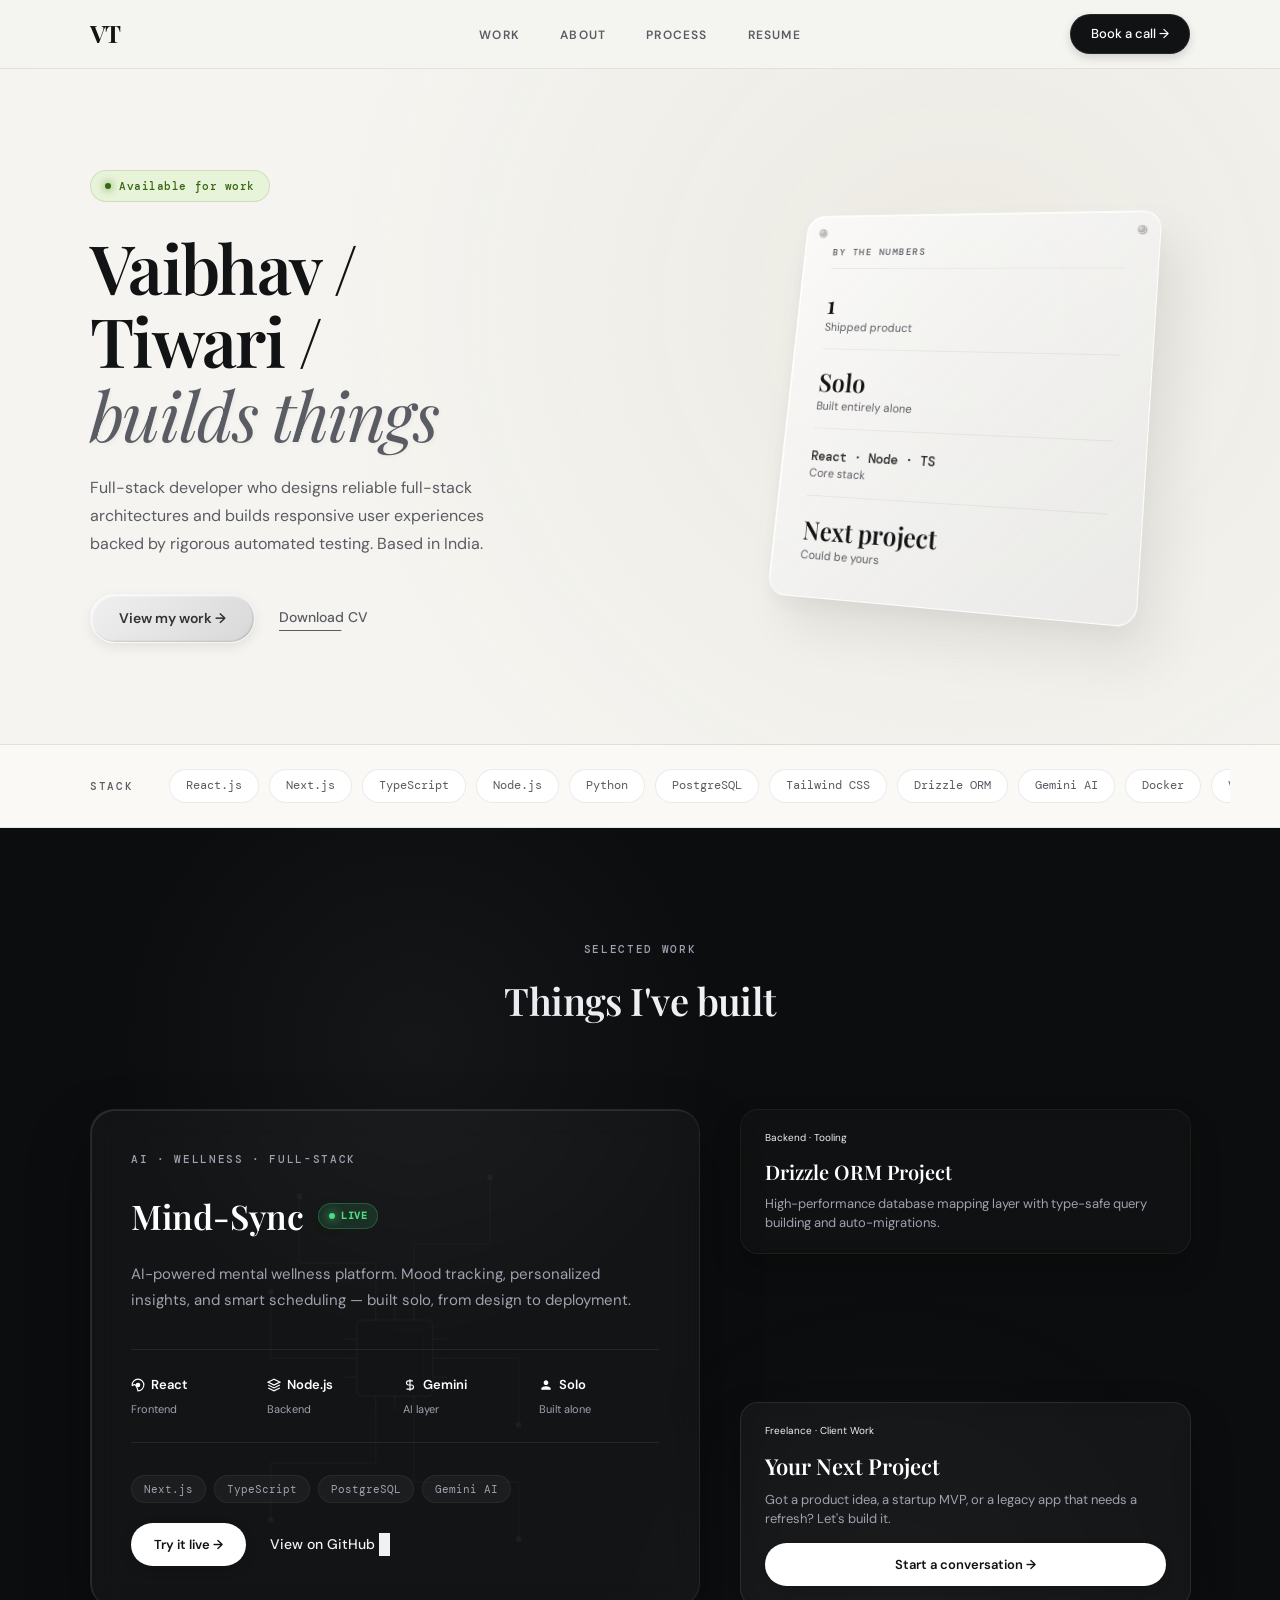
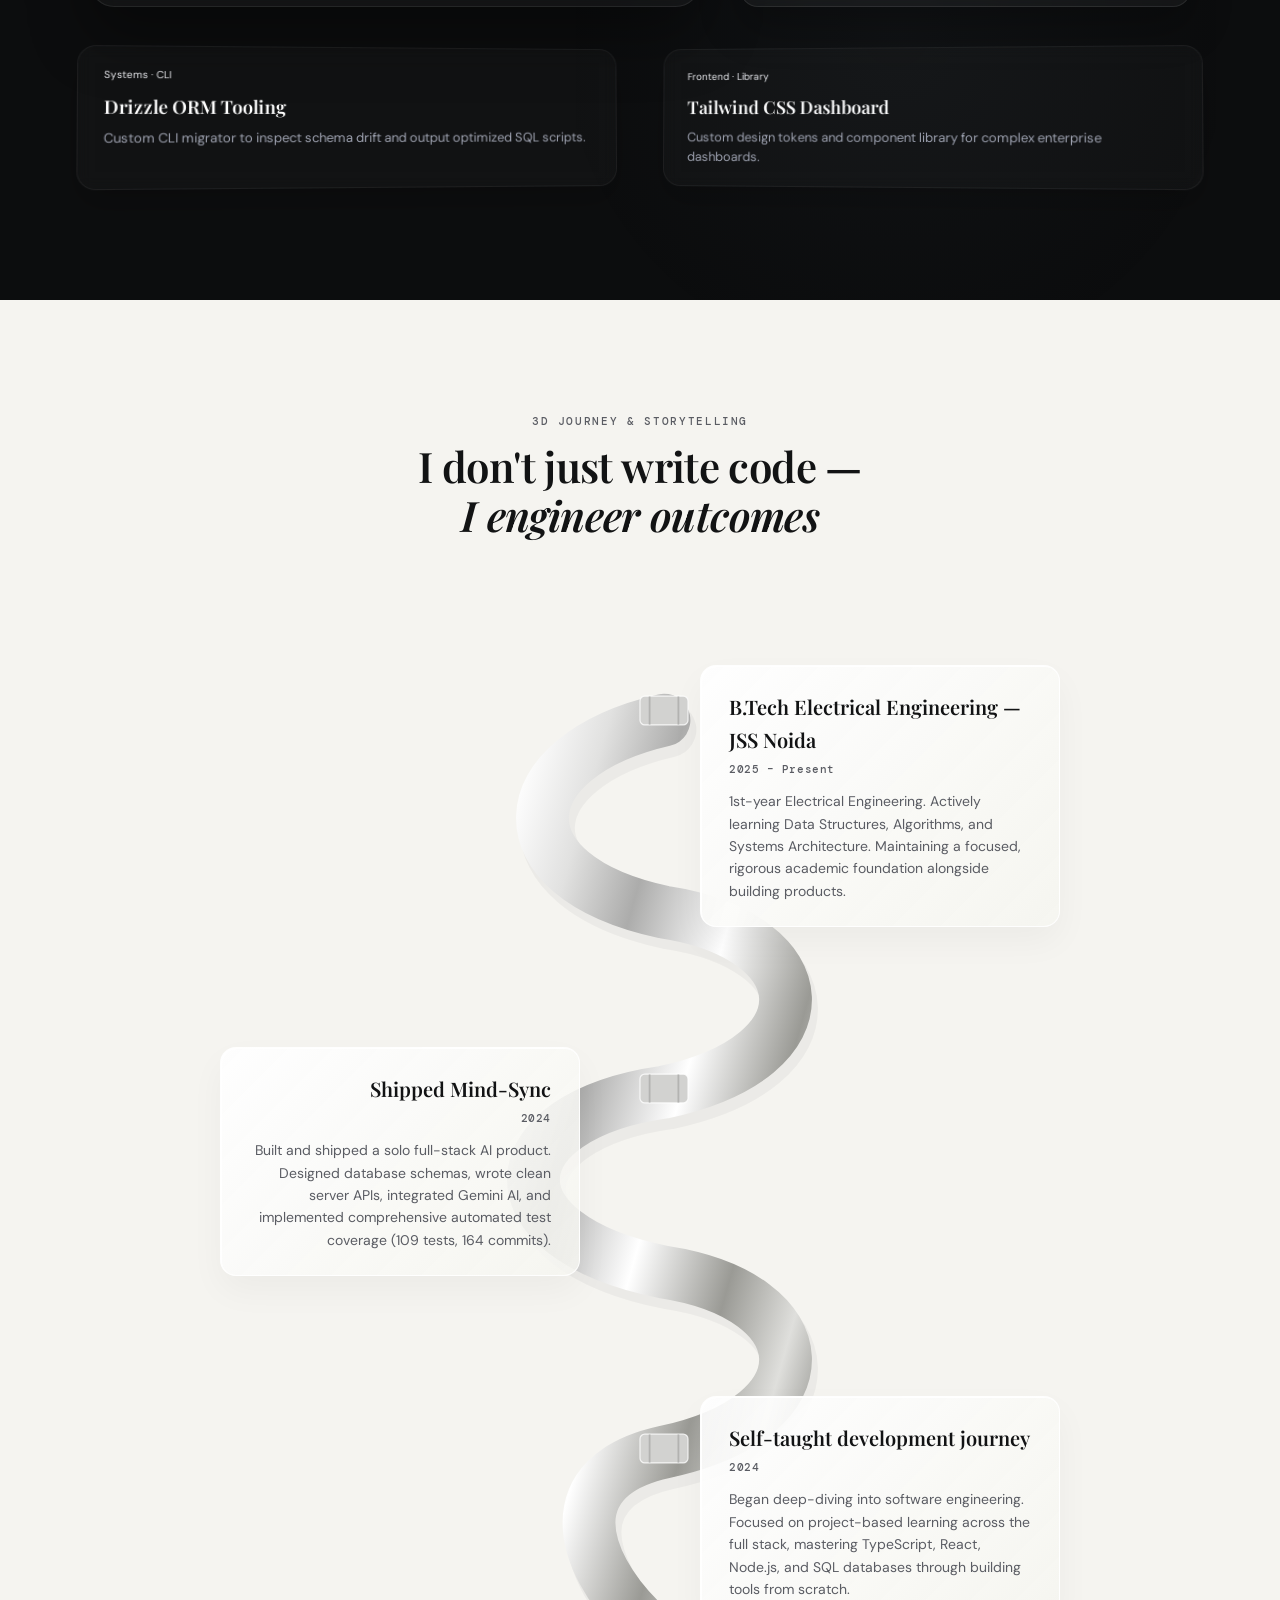
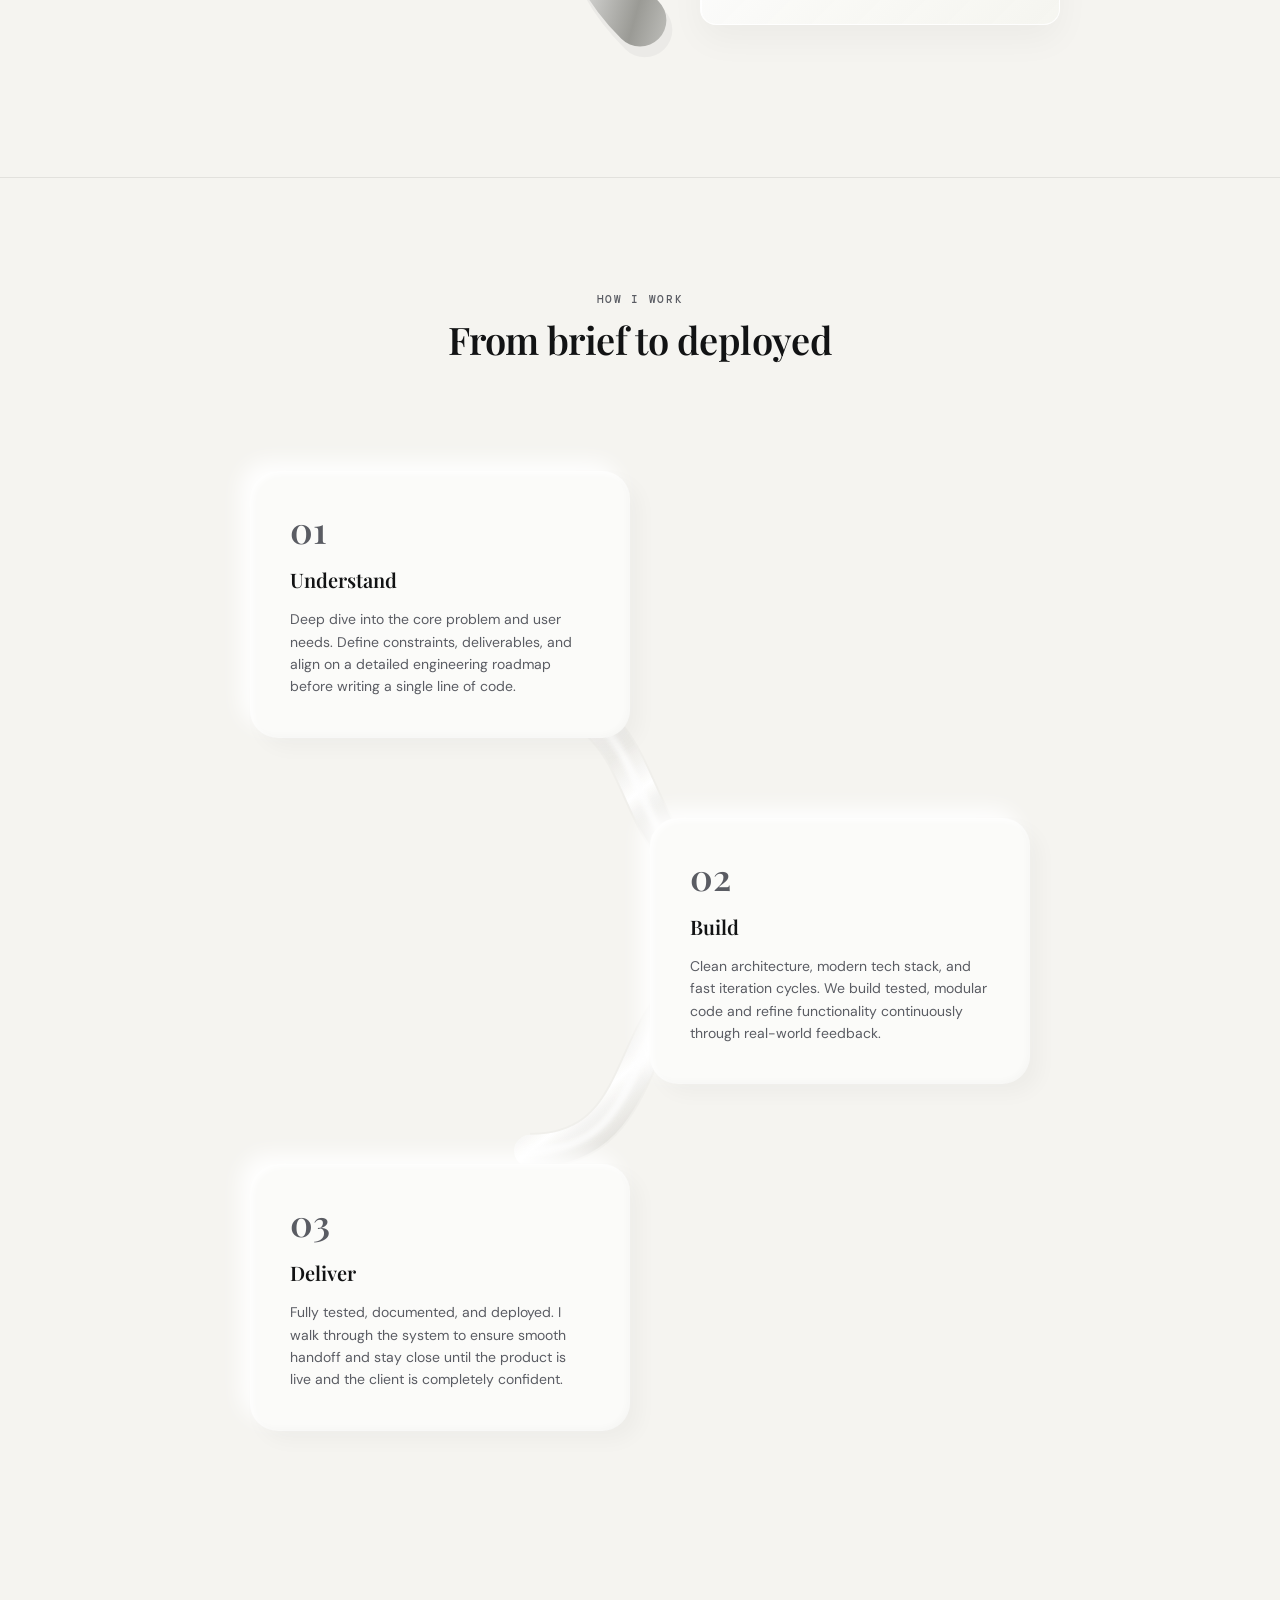
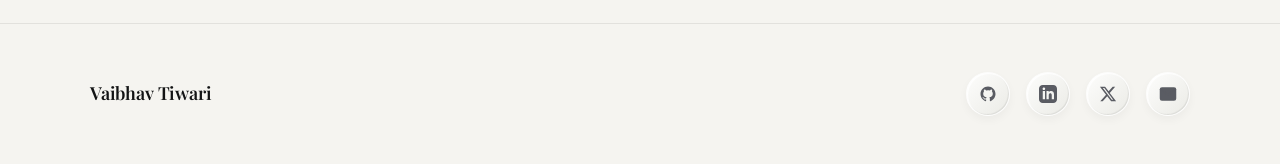
==== index.html @ 36f96270 "seo: update canonical urls and sitemap metadata to use active firebase hosting domain" ====
<!DOCTYPE html>
<html lang="en">
<head>
  <meta charset="UTF-8" />
  <meta name="viewport" content="width=device-width, initial-scale=1.0" />
  <meta name="description" content="Vaibhav Tiwari — Full-stack developer who takes products from zero to deployed. React, Node.js, TypeScript, AI. Based in India." />
  <meta name="author" content="Vaibhav Tiwari" />
  <meta name="robots" content="index, follow" />
  <meta name="theme-color" content="#fafaf8" />
  <link rel="canonical" href="https://vaibhav-portfolio-930c6.web.app/" />
  <title>Vaibhav Tiwari — Full Stack Developer</title>

  <meta property="og:title" content="Vaibhav Tiwari — Full Stack Developer" />
  <meta property="og:description" content="Full-stack developer who takes products from zero to deployed. React, Node.js, TypeScript, and AI." />
  <meta property="og:type" content="website" />
  <meta property="og:url" content="https://vaibhav-portfolio-930c6.web.app/" />
  <meta name="twitter:card" content="summary" />
  <meta name="twitter:title" content="Vaibhav Tiwari — Full Stack Developer" />
  <meta name="twitter:description" content="Full-stack developer who takes products from zero to deployed." />
  <meta name="twitter:creator" content="@AsterismVaibhav" />

  <link rel="icon" type="image/png" href="favicon.png" />
  <link rel="preconnect" href="https://fonts.googleapis.com" />
  <link rel="preconnect" href="https://fonts.gstatic.com" crossorigin />
  <link href="https://fonts.googleapis.com/css2?family=DM+Mono:ital,wght@0,400;0,500;1,400&family=DM+Sans:ital,opsz,wght@0,9..40,300;0,9..40,400;0,9..40,500;0,9..40,600;1,9..40,300;1,9..40,400&family=Playfair+Display:ital,wght@0,400;0,500;0,600;0,700;1,400;1,500;1,600&display=swap" rel="stylesheet" />

  <script type="application/ld+json">
  {
    "@context": "https://schema.org",
    "@type": "Person",
    "name": "Vaibhav Tiwari",
    "jobTitle": "Full Stack Developer",
    "url": "https://vaibhav-portfolio-930c6.web.app",
    "sameAs": [
      "https://github.com/vaibhav09012007-design",
      "https://linkedin.com/in/vaibhav-tiwari",
      "https://x.com/AsterismVaibhav"
    ],
    "knowsAbout": ["React","Node.js","TypeScript","Python","Full Stack Development","AI"]
  }
  </script>

  <style>
    :root {
      --bg-light:       #f5f4f0;
      --bg-dark:        #0c0d0e;
      --fg-light:       #121314;
      --fg-dark:        #f0f1f5;
      --fg-muted-light: #5a5c63;
      --fg-muted-dark:  #9ea2b0;
      --border-light:   rgba(0, 0, 0, 0.08);
      --border-dark:    rgba(255, 255, 255, 0.08);
      --green-bg:       #e8f4d9;
      --green-fg:       #366610;

      --serif:          'Playfair Display', Georgia, serif;
      --sans:           'DM Sans', system-ui, sans-serif;
      --mono:           'DM Mono', 'Courier New', monospace;

      --max-w:          1180px;
      --gutter:         clamp(20px, 4vw, 40px);
      --section-py:     clamp(64px, 10vw, 112px);

      --border:         1px solid var(--border-light);
      --border-color:   var(--border-light);
      --fg:             var(--fg-light);
      --fg-secondary:   var(--fg-muted-light);
      --fg-tertiary:    var(--fg-muted-light);
      --bg:             var(--bg-light);
    }

    *, *::before, *::after { margin: 0; padding: 0; box-sizing: border-box; }

    html {
      scroll-behavior: smooth;
      -webkit-text-size-adjust: 100%;
      text-size-adjust: 100%;
    }

    body {
      font-family: var(--sans);
      font-size: 15px;
      line-height: 1.65;
      color: var(--fg-light);
      background: var(--bg-light);
      -webkit-font-smoothing: antialiased;
      -moz-osx-font-smoothing: grayscale;
      overflow-x: hidden;
      position: relative;
    }

    a { color: inherit; text-decoration: none; }
    img { display: block; max-width: 100%; }
    button { font: inherit; cursor: pointer; border: none; background: none; }
    ul, ol { list-style: none; }

    .skip {
      position: absolute;
      top: -100%;
      left: 16px;
      background: var(--fg-light);
      color: var(--bg-light);
      padding: 8px 16px;
      font-size: 13px;
      z-index: 999;
      border-radius: 4px;
    }
    .skip:focus { top: 8px; }

    a:focus-visible,
    button:focus-visible {
      outline: 2px solid var(--fg-light);
      outline-offset: 4px;
    }

    .container { max-width: var(--max-w); margin: 0 auto; padding-left: var(--gutter); padding-right: var(--gutter); }

    .label {
      font-family: var(--mono);
      font-size: 11px;
      font-weight: 500;
      letter-spacing: 0.15em;
      text-transform: uppercase;
      color: var(--fg-muted-light);
    }

    .section-heading {
      font-family: var(--serif);
      font-size: clamp(28px, 4vw, 38px);
      font-weight: 600;
      letter-spacing: -0.015em;
      color: var(--fg-light);
    }

    /* ──────────────────────────────────────────
       TACTILE METALLIC BUTTONS & LINKS
       ────────────────────────────────────────── */
    .btn-tactile {
      display: inline-flex;
      align-items: center;
      justify-content: center;
      gap: 8px;
      font-family: var(--sans);
      font-size: 14px;
      font-weight: 600;
      color: #333;
      padding: 12px 28px;
      border-radius: 99px;
      background: linear-gradient(135deg, #f0f0f0 0%, #d8d8d8 100%);
      border: 1px solid rgba(255, 255, 255, 0.7);
      box-shadow: 
        inset 1px 1px 2px rgba(255, 255, 255, 0.9), 
        inset -1px -1px 2px rgba(0, 0, 0, 0.15), 
        0 4px 12px rgba(0, 0, 0, 0.08);
      transition: transform 0.2s cubic-bezier(0.25, 0.8, 0.25, 1), box-shadow 0.2s ease;
      white-space: nowrap;
    }
    .btn-tactile:hover {
      transform: translateY(-2px);
      box-shadow: 
        inset 1px 1px 2px rgba(255, 255, 255, 0.9), 
        inset -1px -1px 2px rgba(0, 0, 0, 0.1), 
        0 8px 20px rgba(0, 0, 0, 0.12);
    }
    .btn-tactile:active {
      transform: translateY(1px);
      box-shadow: 
        inset 1px 2px 4px rgba(0, 0, 0, 0.2), 
        inset -1px -1px 2px rgba(255, 255, 255, 0.6), 
        0 2px 4px rgba(0, 0, 0, 0.05);
    }

    .btn-dark-pill {
      display: inline-flex;
      align-items: center;
      gap: 6px;
      font-family: var(--sans);
      font-size: 13px;
      font-weight: 500;
      padding: 8px 20px;
      border-radius: 99px;
      background: #111213;
      color: #fff;
      border: 1px solid rgba(255,255,255,0.08);
      box-shadow: 0 4px 10px rgba(0,0,0,0.15);
      transition: background 0.25s, transform 0.2s;
    }
    .btn-dark-pill:hover {
      background: #25272a;
      transform: translateY(-1px);
    }

    .link-cv {
      font-size: 14px;
      font-weight: 500;
      color: var(--fg-muted-light);
      position: relative;
      padding-bottom: 2px;
      transition: color 0.2s;
    }
    .link-cv::after {
      content: '';
      position: absolute;
      width: 100%;
      height: 1px;
      bottom: 0;
      left: 0;
      background-color: var(--fg-muted-light);
      transform: scaleX(0.7);
      transform-origin: bottom left;
      transition: transform 0.25s ease-out, background-color 0.2s;
    }
    .link-cv:hover {
      color: var(--fg-light);
    }
    .link-cv:hover::after {
      transform: scaleX(1);
      background-color: var(--fg-light);
    }

    .link-arrow {
      font-size: 14px;
      font-weight: 500;
      display: inline-flex;
      align-items: center;
      gap: 4px;
      transition: gap 0.25s;
    }
    .link-arrow:hover { gap: 10px; }
    .link-arrow::after { content: '→'; }

    /* ──────────────────────────────────────────
       NAVIGATION BAR REDESIGN
       ────────────────────────────────────────── */
    .nav {
      position: sticky;
      top: 0;
      z-index: 100;
      background: rgba(245, 244, 240, 0.82);
      backdrop-filter: blur(18px);
      -webkit-backdrop-filter: blur(18px);
      border-bottom: 1px solid var(--border-light);
      transition: background 0.3s;
    }

    .nav-inner {
      display: flex;
      align-items: center;
      justify-content: space-between;
      height: 68px;
    }

    .nav-logo {
      font-family: var(--serif);
      font-size: 24px;
      font-weight: 700;
      letter-spacing: -0.04em;
      color: var(--fg-light);
    }

    .nav-links {
      display: flex;
      gap: 40px;
      position: absolute;
      left: 50%;
      transform: translateX(-50%);
    }

    .nav-link {
      font-size: 12px;
      font-weight: 600;
      letter-spacing: 0.1em;
      text-transform: uppercase;
      color: var(--fg-muted-light);
      transition: color 0.25s;
    }
    .nav-link:hover { color: var(--fg-light); }

    .nav-hamburger {
      display: none;
      flex-direction: column;
      justify-content: center;
      gap: 5px;
      width: 24px;
      height: 24px;
      z-index: 110;
    }
    .nav-hamburger span {
      display: block;
      height: 2px;
      background: var(--fg-light);
      transition: transform 0.3s, opacity 0.3s, background-color 0.3s;
      transform-origin: center;
    }
    .nav-hamburger.is-active span:nth-child(1) { transform: translateY(7px) rotate(45deg); }
    .nav-hamburger.is-active span:nth-child(2) { opacity: 0; }
    .nav-hamburger.is-active span:nth-child(3) { transform: translateY(-7px) rotate(-45deg); }

    /* Mobile drawer navigation */
    .mobile-drawer {
      position: fixed;
      top: 0;
      right: -100%;
      width: 100%;
      height: 100vh;
      background: rgba(245, 244, 240, 0.98);
      backdrop-filter: blur(20px);
      display: flex;
      flex-direction: column;
      justify-content: center;
      align-items: center;
      gap: 32px;
      z-index: 90;
      transition: right 0.4s cubic-bezier(0.16, 1, 0.3, 1);
    }
    .mobile-drawer.is-open { right: 0; }

    .mobile-nav-link {
      font-size: 20px;
      font-weight: 500;
      text-transform: uppercase;
      letter-spacing: 0.08em;
      color: var(--fg-light);
    }

    /* ──────────────────────────────────────────
       HERO & LIGHTING PLAY
       ────────────────────────────────────────── */
    .hero {
      padding: calc(var(--section-py) * 0.9) 0;
      background: radial-gradient(circle at 75% 35%, rgba(230, 227, 218, 0.6) 0%, transparent 60%);
      border-bottom: 1px solid var(--border-light);
      overflow: hidden;
    }

    .hero-grid {
      display: grid;
      grid-template-columns: 1.1fr 0.9fr;
      gap: clamp(32px, 6vw, 80px);
      align-items: center;
    }

    .badge-available {
      display: inline-flex;
      align-items: center;
      gap: 8px;
      font-family: var(--mono);
      font-size: 11px;
      font-weight: 500;
      letter-spacing: 0.05em;
      color: var(--green-fg);
      background: var(--green-bg);
      border: 1px solid rgba(54, 102, 16, 0.15);
      padding: 6px 14px;
      border-radius: 99px;
      margin-bottom: 28px;
    }

    .badge-dot {
      width: 6px;
      height: 6px;
      background: var(--green-fg);
      border-radius: 50%;
      box-shadow: 0 0 8px var(--green-fg);
      animation: pulse-glow 2s ease-in-out infinite;
    }

    @keyframes pulse-glow {
      0%, 100% { transform: scale(1); opacity: 1; box-shadow: 0 0 6px rgba(54, 102, 16, 0.6); }
      50% { transform: scale(1.15); opacity: 0.4; box-shadow: 0 0 12px rgba(54, 102, 16, 0.2); }
    }

    .hero-headline {
      font-family: var(--serif);
      font-size: clamp(40px, 6vw, 68px);
      font-weight: 600;
      line-height: 1.08;
      letter-spacing: -0.025em;
      margin-bottom: 24px;
      color: var(--fg-light);
    }

    .hero-headline em {
      font-style: italic;
      font-weight: 400;
      color: var(--fg-muted-light);
      text-shadow: 1px 2px 4px rgba(0, 0, 0, 0.05);
    }

    .hero-sub {
      font-size: 16px;
      line-height: 1.75;
      color: var(--fg-muted-light);
      max-width: 440px;
      margin-bottom: 36px;
    }

    .hero-actions {
      display: flex;
      align-items: center;
      gap: 24px;
    }

    /* 3D Elevated metallic card container */
    .hero-stats-wrapper {
      perspective: 1200px;
      display: flex;
      justify-content: center;
      align-items: center;
      width: 100%;
    }

    .hero-stats-3d {
      width: 100%;
      max-width: 380px;
      background: linear-gradient(135deg, rgba(255,255,255,0.7) 0%, rgba(230,230,230,0.6) 100%);
      border: 1.5px solid rgba(255,255,255,0.8);
      border-radius: 20px;
      padding: 32px;
      position: relative;
      transform-style: preserve-3d;
      transform: rotateY(-18deg) rotateX(10deg) rotateZ(2deg);
      box-shadow: 
        20px 30px 50px rgba(0, 0, 0, 0.07),
        0 10px 20px rgba(0, 0, 0, 0.04),
        inset 1px 1px 0px rgba(255,255,255,0.8);
      transition: transform 0.3s cubic-bezier(0.2, 0.8, 0.2, 1);
    }

    /* Mechanical screw/hardware nodes at top corners */
    .hero-stats-3d::before,
    .hero-stats-3d::after {
      content: '';
      position: absolute;
      top: 14px;
      width: 8px;
      height: 8px;
      border-radius: 50%;
      background: radial-gradient(circle at 35% 35%, #e0e0e0 0%, #888888 100%);
      box-shadow: 1px 1px 2px rgba(0,0,0,0.4), inset -0.5px -0.5px 0.5px rgba(255,255,255,0.8);
    }
    .hero-stats-3d::before { left: 14px; }
    .hero-stats-3d::after { right: 14px; }

    .hero-stats-3d .label {
      margin-bottom: 24px;
      font-size: 10px;
      color: var(--fg-muted-light);
      display: block;
      border-bottom: 0.5px solid rgba(0,0,0,0.06);
      padding-bottom: 8px;
    }

    .stats-list {
      display: flex;
      flex-direction: column;
      gap: 20px;
    }

    .stat-row {
      border-bottom: 0.5px solid rgba(0, 0, 0, 0.05);
      padding-bottom: 12px;
    }
    .stat-row:last-child {
      border-bottom: none;
      padding-bottom: 0;
    }

    .stat-row-val {
      font-family: var(--serif);
      font-size: 26px;
      font-weight: 600;
      color: var(--fg-light);
      line-height: 1.15;
    }
    .stat-row-val.mono {
      font-family: var(--mono);
      font-size: 14px;
      font-weight: 500;
      color: #2b2b2b;
    }

    .stat-row-lbl {
      font-size: 12px;
      color: var(--fg-muted-light);
      margin-top: 1px;
    }

    /* ──────────────────────────────────────────
       TECH STRIP
       ────────────────────────────────────────── */
    .tech-strip {
      padding: 24px 0;
      background: #faf9f6;
      border-bottom: 1px solid var(--border-light);
      position: relative;
      z-index: 10;
    }

    .tech-inner {
      display: flex;
      align-items: center;
      gap: 36px;
      overflow-x: auto;
      scrollbar-width: none;
    }
    .tech-inner::-webkit-scrollbar { display: none; }

    .tech-pills {
      display: flex;
      gap: 10px;
      white-space: nowrap;
    }

    .pill {
      font-family: var(--mono);
      font-size: 12px;
      font-weight: 400;
      color: var(--fg-muted-light);
      padding: 6px 16px;
      border-radius: 99px;
      border: 1px solid var(--border-light);
      background: #fff;
      transition: all 0.25s;
    }
    .pill:hover {
      color: var(--fg-light);
      border-color: var(--fg-muted-light);
      background: var(--bg-light);
    }

    /* ──────────────────────────────────────────
       DARK THEMED SELECTED WORK: 3D GLASS grid
       ────────────────────────────────────────── */
    .work {
      padding: var(--section-py) 0;
      background: var(--bg-dark);
      color: var(--fg-dark);
      position: relative;
      overflow: hidden;
    }

    /* Spotlights */
    .work::before {
      content: '';
      position: absolute;
      top: -10%;
      left: 10%;
      width: 45%;
      height: 60%;
      background: radial-gradient(circle, rgba(120, 130, 150, 0.08) 0%, transparent 70%);
      pointer-events: none;
    }
    .work::after {
      content: '';
      position: absolute;
      bottom: -10%;
      right: 5%;
      width: 50%;
      height: 70%;
      background: radial-gradient(circle, rgba(90, 110, 130, 0.06) 0%, transparent 70%);
      pointer-events: none;
    }

    .work-header {
      margin-bottom: clamp(48px, 8vw, 76px);
      text-align: center;
    }

    .work-header .label {
      color: var(--fg-muted-dark);
      margin-bottom: 12px;
      display: block;
    }

    .work-header .section-heading {
      color: var(--fg-dark);
    }

    .work-grid-3d {
      display: grid;
      grid-template-columns: 1.15fr 0.85fr;
      gap: 40px;
      perspective: 1500px;
      position: relative;
      z-index: 5;
    }

    /* Glassmorphic Project Card */
    .glass-card-3d {
      background: rgba(255, 255, 255, 0.03);
      border: 1px solid rgba(255, 255, 255, 0.08);
      backdrop-filter: blur(14px);
      -webkit-backdrop-filter: blur(14px);
      border-radius: 24px;
      padding: 40px;
      position: relative;
      transform-style: preserve-3d;
      transform: rotateY(8deg) rotateX(2deg);
      box-shadow: 
        0 30px 60px rgba(0, 0, 0, 0.35),
        inset 1px 1px 0 rgba(255, 255, 255, 0.1);
      transition: transform 0.3s cubic-bezier(0.2, 0.8, 0.2, 1), box-shadow 0.3s;
    }

    .glass-card-3d:hover {
      box-shadow: 
        0 40px 80px rgba(0, 0, 0, 0.45),
        inset 1px 1px 0 rgba(255, 255, 255, 0.15);
    }

    /* Etched circuit pattern overlay on card background */
    .glass-card-circuit {
      position: absolute;
      top: 0;
      left: 0;
      width: 100%;
      height: 100%;
      opacity: 0.18;
      pointer-events: none;
      z-index: 1;
      padding: 10px;
    }
    .glass-card-circuit svg {
      width: 100%;
      height: 100%;
    }

    .glass-card-content {
      position: relative;
      z-index: 2;
    }

    .glass-card-3d .project-tag {
      font-family: var(--mono);
      font-size: 11px;
      font-weight: 500;
      letter-spacing: 0.15em;
      text-transform: uppercase;
      color: var(--fg-muted-dark);
      margin-bottom: 20px;
    }

    .glass-card-title-row {
      display: flex;
      align-items: center;
      gap: 14px;
      margin-bottom: 18px;
    }

    .glass-card-3d .project-title {
      font-family: var(--serif);
      font-size: clamp(26px, 3.5vw, 34px);
      font-weight: 600;
      color: #fff;
    }

    /* Glowing Live badge */
    .badge-live-glow {
      display: inline-flex;
      align-items: center;
      gap: 6px;
      font-family: var(--mono);
      font-size: 10px;
      font-weight: 600;
      letter-spacing: 0.05em;
      text-transform: uppercase;
      color: #4ade80;
      background: rgba(74, 222, 128, 0.12);
      border: 1px solid rgba(74, 222, 128, 0.25);
      padding: 4px 10px;
      border-radius: 99px;
    }

    .badge-live-dot-glow {
      width: 6px;
      height: 6px;
      background: #4ade80;
      border-radius: 50%;
      box-shadow: 0 0 10px #4ade80, 0 0 20px rgba(74, 222, 128, 0.4);
      animation: pulse-glow-green 1.8s infinite;
    }

    @keyframes pulse-glow-green {
      0%, 100% { opacity: 1; transform: scale(1); }
      50% { opacity: 0.4; transform: scale(0.9); }
    }

    .glass-card-3d .project-desc {
      font-size: 15px;
      line-height: 1.7;
      color: var(--fg-muted-dark);
      margin-bottom: 36px;
      max-width: 520px;
    }

    /* Stack specifications grid inside the card */
    .glass-card-stack-specs {
      display: grid;
      grid-template-columns: repeat(4, 1fr);
      gap: 16px;
      border-top: 1px solid rgba(255, 255, 255, 0.08);
      border-bottom: 1px solid rgba(255, 255, 255, 0.08);
      padding: 24px 0;
      margin-bottom: 32px;
    }

    .spec-item {
      display: flex;
      flex-direction: column;
      gap: 4px;
    }

    .spec-val-row {
      display: flex;
      align-items: center;
      gap: 6px;
      font-size: 13px;
      font-weight: 600;
      color: #fff;
    }

    .spec-icon-svg {
      width: 14px;
      height: 14px;
      fill: currentColor;
    }

    .spec-lbl {
      font-size: 11px;
      color: var(--fg-muted-dark);
    }

    .glass-card-footer {
      display: flex;
      justify-content: space-between;
      align-items: center;
      flex-wrap: wrap;
      gap: 20px;
    }

    .glass-card-tags {
      display: flex;
      flex-wrap: wrap;
      gap: 8px;
    }

    .glass-card-tag {
      font-family: var(--mono);
      font-size: 11px;
      padding: 4px 12px;
      border-radius: 99px;
      background: rgba(255, 255, 255, 0.04);
      border: 1px solid rgba(255, 255, 255, 0.06);
      color: var(--fg-muted-dark);
    }

    .glass-card-links {
      display: flex;
      gap: 24px;
    }

    .glass-card-btn {
      display: inline-flex;
      align-items: center;
      gap: 6px;
      font-family: var(--sans);
      font-size: 13px;
      font-weight: 600;
      color: #111;
      background: #fff;
      border: 1px solid rgba(255,255,255,0.8);
      padding: 10px 22px;
      border-radius: 99px;
      box-shadow: 0 4px 12px rgba(0,0,0,0.15);
      transition: transform 0.25s, background 0.25s;
    }
    .glass-card-btn:hover {
      background: #e5e5e5;
      transform: translateY(-1px);
    }

    .glass-card-link-arrow {
      color: var(--fg-dark);
      font-weight: 500;
    }
    .glass-card-link-arrow::after {
      background-color: var(--fg-dark);
    }

    /* Side floaters and next project card */
    .glass-side-panel {
      display: flex;
      flex-direction: column;
      gap: 24px;
      justify-content: space-between;
    }

    .glass-card-floater {
      background: rgba(255, 255, 255, 0.02);
      border: 1px solid rgba(255, 255, 255, 0.05);
      backdrop-filter: blur(8px);
      -webkit-backdrop-filter: blur(8px);
      border-radius: 18px;
      padding: 20px 24px;
      transform: rotateY(-10deg) rotateX(1deg);
      box-shadow: 0 15px 30px rgba(0,0,0,0.2);
    }
    .glass-card-floater .project-tag {
      margin-bottom: 8px;
      font-size: 10px;
    }
    .glass-card-floater .project-title {
      font-size: 18px;
      margin-bottom: 6px;
    }
    .glass-card-floater-desc {
      font-size: 13px;
      color: var(--fg-muted-dark);
      line-height: 1.5;
    }

    .glass-card-floater.cta {
      background: rgba(255, 255, 255, 0.04);
      border: 1px solid rgba(255, 255, 255, 0.09);
      box-shadow: 0 20px 40px rgba(0,0,0,0.25);
    }

    .glass-card-floater.cta .btn-dark-pill {
      background: #fff;
      color: #111;
      width: 100%;
      justify-content: center;
      font-weight: 600;
      padding: 10px 20px;
      margin-top: 14px;
    }
    .glass-card-floater.cta .btn-dark-pill:hover {
      background: #e2e2e2;
    }

    /* ──────────────────────────────────────────
       3D JOURNEY & STORYTELLING REDESIGN
       ────────────────────────────────────────── */
    .about {
      padding: var(--section-py) 0;
      background: var(--bg-light);
      border-bottom: 1px solid var(--border-light);
      position: relative;
    }

    .about-header {
      text-align: center;
      margin-bottom: clamp(48px, 8vw, 76px);
    }

    .about-header .label {
      margin-bottom: 12px;
      display: block;
    }

    .about-headline {
      font-family: var(--serif);
      font-size: clamp(30px, 4vw, 42px);
      font-weight: 600;
      line-height: 1.15;
      letter-spacing: -0.015em;
      color: var(--fg-light);
      max-width: 800px;
      margin: 0 auto;
    }

    .journey-container {
      position: relative;
      width: 100%;
      max-width: 900px;
      margin: 0 auto;
      padding: 40px 0;
      display: flex;
      flex-direction: column;
      gap: 80px;
    }

    /* The responsive ribbon SVG background container */
    .timeline-ribbon-wrapper {
      position: absolute;
      top: 0;
      left: 50%;
      transform: translateX(-50%);
      width: 100%;
      height: 100%;
      max-width: 480px;
      pointer-events: none;
      z-index: 1;
    }
    .timeline-ribbon-svg {
      width: 100%;
      height: 100%;
    }

    .timeline-row-3d {
      display: grid;
      grid-template-columns: 1fr 1fr;
      gap: 120px;
      position: relative;
      z-index: 5;
      align-items: center;
    }

    .timeline-left-col {
      text-align: right;
      display: flex;
      flex-direction: column;
      align-items: flex-end;
    }

    .timeline-right-col {
      text-align: left;
      display: flex;
      flex-direction: column;
      align-items: flex-start;
    }

    /* Metal timelines blocks */
    .timeline-box-3d {
      max-width: 360px;
      background: linear-gradient(135deg, rgba(255,255,255,0.9) 0%, rgba(245,245,240,0.85) 100%);
      border: 1px solid rgba(255,255,255,0.9);
      border-radius: 16px;
      padding: 24px 28px;
      box-shadow: 
        0 15px 35px rgba(0,0,0,0.04),
        inset 1px 1px 0 #fff;
      position: relative;
      transition: transform 0.3s, box-shadow 0.3s;
    }
    .timeline-box-3d:hover {
      transform: translateY(-2px);
      box-shadow: 
        0 20px 45px rgba(0,0,0,0.06),
        inset 1px 1px 0 #fff;
    }

    .timeline-box-3d .title {
      font-family: var(--serif);
      font-size: 20px;
      font-weight: 600;
      color: var(--fg-light);
      margin-bottom: 4px;
    }

    .timeline-box-3d .date {
      font-family: var(--mono);
      font-size: 11px;
      font-weight: 500;
      letter-spacing: 0.05em;
      color: var(--fg-muted-light);
      margin-bottom: 12px;
      display: block;
    }

    .timeline-box-3d .desc {
      font-size: 14px;
      line-height: 1.6;
      color: var(--fg-muted-light);
    }

    /* ──────────────────────────────────────────
       CLAYMORPHISM HOW I WORK (PROCESS)
       ────────────────────────────────────────── */
    .process {
      padding: var(--section-py) 0;
    }

    .process-card {
      border: var(--border);
      padding: clamp(24px, 3vw, 32px);
      transition: border-color 0.3s;
    }
    .process-card:hover { border-color: rgba(0,0,0,0.28); }

    .process-num {
      font-family: var(--serif);
      font-size: clamp(28px, 3vw, 36px);
      font-weight: 600;
      color: var(--fg-tertiary);
      line-height: 1;
      margin-bottom: 16px;
    }

    .process-title {
      font-family: var(--sans);
      font-size: 15px;
      font-weight: 600;
      color: var(--fg);
      margin-bottom: 8px;
    }

    .process-desc {
      font-size: 13px;
      line-height: 1.7;
      color: var(--fg-secondary);
    }

    /* ──────────────────────────────────────────
       FOOTER
       ────────────────────────────────────────── */
    .footer {
      padding: clamp(32px, 5vw, 48px) 0;
    }

    .footer-inner {
      display: flex;
      align-items: center;
      justify-content: space-between;
      flex-wrap: wrap;
      gap: 16px;
    }

    .footer-name {
      font-family: var(--serif);
      font-size: 17px;
      font-weight: 500;
      letter-spacing: -0.01em;
    }

    .footer-links {
      display: flex;
      align-items: center;
      gap: 20px;
      flex-wrap: wrap;
    }

    .footer-link {
      font-size: 13px;
      color: var(--fg-secondary);
      transition: color 0.2s;
    }
    .footer-link:hover { color: var(--fg); }

    .footer-divider {
      width: 0.5px;
      height: 13px;
      background: var(--border-color);
    }

    /* ──────────────────────────────────────────
       MOBILE NAV DRAWER
       ────────────────────────────────────────── */
    .mobile-drawer {
      display: none;
      position: fixed;
      top: 60px;
      left: 0;
      right: 0;
      background: var(--bg);
      border-bottom: var(--border);
      padding: 24px var(--gutter);
      z-index: 99;
      flex-direction: column;
      gap: 20px;
      opacity: 0;
      transform: translateY(-8px);
      transition: opacity 0.25s, transform 0.25s;
      pointer-events: none;
    }
    .mobile-drawer.is-open {
      display: flex;
      opacity: 1;
      transform: translateY(0);
      pointer-events: auto;
    }

    .mobile-drawer a {
      font-size: 15px;
      font-weight: 500;
      color: var(--fg-secondary);
      letter-spacing: 0.02em;
    }

    .mobile-drawer .btn {
      margin-top: 4px;
    }

    /* ──────────────────────────────────────────
       RESPONSIVE  ≤ 960
       ────────────────────────────────────────── */
    @media (max-width: 960px) {
      .process-grid { grid-template-columns: 1fr 1fr; }
    }

    /* ──────────────────────────────────────────
       RESPONSIVE  ≤ 768
       ────────────────────────────────────────── */
    @media (max-width: 768px) {
      .nav-links   { display: none; }
      .nav-cta     { display: none; }
      .nav-hamburger { display: flex; }

      .hero-grid           { grid-template-columns: 1fr; }
      .work-grid           { grid-template-columns: 1fr; }
      .about-grid          { grid-template-columns: 1fr; }
      .process-grid        { grid-template-columns: 1fr; }

      .hero { padding: clamp(40px, 8vw, 64px) 0; }

      .hero-actions { flex-direction: column; gap: 16px; }
      .hero-actions .btn-tactile,
      .hero-actions .link-cv { width: 100%; text-align: center; }

      .stats-grid { grid-template-columns: 1fr 1fr; }

      .project-metrics { grid-template-columns: 1fr 1fr; }
      .metric:nth-child(2) { border-right: none; }
      .metric:nth-child(1),
      .metric:nth-child(2) {
        border-bottom: var(--border);
      }

      .project-footer { flex-direction: column; align-items: flex-start; }

      .footer-inner { flex-direction: column; align-items: flex-start; gap: 20px; }
      .footer-links { flex-wrap: wrap; gap: 14px; }

      .tech-inner { flex-direction: column; align-items: flex-start; gap: 14px; }

      /* Redesigned 3D Work Grid Responsiveness */
      .work-grid-3d {
        grid-template-columns: 1fr;
        gap: 32px;
      }
      .glass-card-3d,
      .glass-card-floater,
      .hero-stats-3d {
        transform: none !important;
      }
      .glass-card-3d {
        padding: 28px;
      }
      .glass-card-stack-specs {
        grid-template-columns: repeat(2, 1fr);
        gap: 16px;
      }
      .work-bottom-floaters {
        gap: 24px !important;
        margin-top: 24px !important;
      }

      /* Hero stats card spacing and flattening */
      .hero-stats-3d {
        margin-top: 24px;
        max-width: 100%;
      }

      /* Redesigned Journey/Timeline Responsiveness */
      .timeline-ribbon-wrapper {
        display: none !important;
      }
      .timeline-row-3d {
        grid-template-columns: 1fr;
        gap: 24px;
      }
      .timeline-row-3d > div:empty {
        display: none;
      }
      .timeline-left-col,
      .timeline-right-col {
        text-align: left;
        align-items: flex-start;
        padding-top: 0 !important;
      }
      .timeline-box-3d {
        max-width: 100%;
      }

      /* Redesigned Process cards alignment */
      .process-container > div {
        justify-content: center !important;
      }
    }

    /* ──────────────────────────────────────────
       RESPONSIVE  ≤ 480
       ────────────────────────────────────────── */
    @media (max-width: 480px) {
      .hero-headline { font-size: 30px; }
      .stats-grid { grid-template-columns: 1fr; }
      .project-metrics { grid-template-columns: 1fr; }
      .metric { border-right: none !important; border-bottom: var(--border); }
      .metric:last-child { border-bottom: none; }

      /* Contact form popup modal spacing */
      .contact-modal {
        padding: 28px 20px;
      }
      /* Project spec items in 1 column on very narrow viewports */
      .glass-card-stack-specs {
        grid-template-columns: 1fr;
        gap: 12px;
      }
      .glass-card-footer {
        flex-direction: column;
        align-items: flex-start;
      }
      .glass-card-links {
        width: 100%;
        justify-content: space-between;
      }
    }
    /* ──────────────────────────────────────────
       PROCESS GRID & CUSTOM CLAYMORPHISM
       ────────────────────────────────────────── */
    .process-grid {
      display: grid;
      grid-template-columns: repeat(3, 1fr);
      gap: 32px;
      margin-top: 48px;
    }

    .process-card {
      background: #fbfbf9;
      border: none;
      border-radius: 28px;
      padding: 40px;
      box-shadow:
        10px 10px 20px rgba(0, 0, 0, 0.03),
        -10px -10px 20px rgba(255, 255, 255, 0.9),
        inset 3px 3px 6px rgba(255, 255, 255, 0.85),
        inset -3px -3px 6px rgba(0, 0, 0, 0.02);
      position: relative;
      z-index: 5;
      transition: transform 0.3s cubic-bezier(0.2, 0.8, 0.2, 1), box-shadow 0.3s ease;
      max-width: 380px;
    }
    
    .process-card:hover {
      transform: translateY(-4px) scale(1.01);
      box-shadow:
        14px 18px 28px rgba(0, 0, 0, 0.045),
        -12px -12px 24px rgba(255, 255, 255, 0.95),
        inset 4px 4px 8px rgba(255, 255, 255, 0.85),
        inset -4px -4px 8px rgba(0, 0, 0, 0.015);
    }

    @media (max-width: 768px) {
      .process-connectors-wrapper {
        display: none !important;
      }
      .process-container {
        padding: 0 !important;
        gap: 40px !important;
      }
      .process-card {
        max-width: 100% !important;
      }
    }

    /* ──────────────────────────────────────────
       CONTACT MODAL OVERLAY & POPUP
       ────────────────────────────────────────── */
    .contact-modal-overlay {
      position: fixed;
      top: 0;
      left: 0;
      width: 100%;
      height: 100vh;
      background: rgba(12, 13, 14, 0.45);
      backdrop-filter: blur(16px);
      -webkit-backdrop-filter: blur(16px);
      z-index: 1000;
      display: flex;
      justify-content: center;
      align-items: center;
      opacity: 0;
      pointer-events: none;
      transition: opacity 0.4s cubic-bezier(0.16, 1, 0.3, 1);
    }
    
    .contact-modal-overlay.is-active {
      opacity: 1;
      pointer-events: auto;
    }
    
    .contact-modal {
      width: 90%;
      max-width: 520px;
      background: linear-gradient(135deg, rgba(251, 251, 249, 0.85) 0%, rgba(243, 243, 238, 0.75) 100%);
      border: 1.5px solid rgba(255, 255, 255, 0.95);
      border-radius: 28px;
      padding: 40px;
      box-shadow: 
        0 40px 80px rgba(0, 0, 0, 0.12),
        inset 1px 1px 0 rgba(255, 255, 255, 0.9);
      transform: scale(0.92) translateY(20px);
      transition: transform 0.4s cubic-bezier(0.16, 1, 0.3, 1);
      position: relative;
    }
    
    .contact-modal-overlay.is-active .contact-modal {
      transform: scale(1) translateY(0);
    }
    
    .contact-modal-close {
      position: absolute;
      top: 24px;
      right: 24px;
      width: 36px;
      height: 36px;
      border-radius: 50%;
      background: rgba(0, 0, 0, 0.04);
      display: flex;
      justify-content: center;
      align-items: center;
      transition: background 0.2s, transform 0.2s;
    }
    .contact-modal-close:hover {
      background: rgba(0, 0, 0, 0.08);
      transform: rotate(90deg);
    }
    .contact-modal-close svg {
      width: 16px;
      height: 16px;
      stroke: var(--fg-light);
    }
    
    .contact-modal-title {
      font-family: var(--serif);
      font-size: clamp(24px, 3.5vw, 32px);
      font-weight: 600;
      color: var(--fg-light);
      margin-bottom: 8px;
    }
    
    .contact-modal-desc {
      font-size: 14px;
      color: var(--fg-muted-light);
      margin-bottom: 28px;
      line-height: 1.6;
    }
    
    .contact-form-group {
      margin-bottom: 20px;
      display: flex;
      flex-direction: column;
      gap: 6px;
      text-align: left;
    }
    
    .contact-form-group label {
      font-family: var(--mono);
      font-size: 11px;
      font-weight: 500;
      letter-spacing: 0.05em;
      text-transform: uppercase;
      color: var(--fg-muted-light);
    }
    
    .contact-form-input {
      width: 100%;
      background: rgba(255, 255, 255, 0.65);
      border: 1px solid rgba(0, 0, 0, 0.07);
      border-radius: 14px;
      padding: 14px 18px;
      font-family: var(--sans);
      font-size: 14px;
      color: var(--fg-light);
      transition: border-color 0.2s, background 0.2s, box-shadow 0.2s;
    }
    .contact-form-input:focus {
      outline: none;
      border-color: rgba(0, 0, 0, 0.2);
      background: rgba(255, 255, 255, 0.9);
      box-shadow: 0 4px 12px rgba(0, 0, 0, 0.03);
    }
    
    textarea.contact-form-input {
      resize: vertical;
      min-height: 120px;
    }
    
    .contact-form-success {
      display: none;
      flex-direction: column;
      align-items: center;
      justify-content: center;
      text-align: center;
      padding: 30px 0;
    }
    
    .contact-form-success.is-active {
      display: flex;
    }
    
    .contact-form-success-icon {
      width: 52px;
      height: 52px;
      background: var(--green-bg);
      color: var(--green-fg);
      border-radius: 50%;
      display: flex;
      justify-content: center;
      align-items: center;
      font-size: 24px;
      margin-bottom: 20px;
      box-shadow: 0 4px 12px rgba(54, 102, 16, 0.1);
    }
    
    .contact-form-success-title {
      font-family: var(--serif);
      font-size: 26px;
      font-weight: 600;
      color: var(--fg-light);
      margin-bottom: 8px;
    }
    
    .contact-form-success-desc {
      font-size: 15px;
      color: var(--fg-muted-light);
      line-height: 1.6;
    }

    /* ──────────────────────────────────────────
       3D CIRCULAR SOCIAL TOKENS (FOOTER)
       ────────────────────────────────────────── */
    .social-tokens {
      display: flex;
      align-items: center;
      gap: 16px;
    }
    
    .social-token-btn {
      width: 44px;
      height: 44px;
      border-radius: 50%;
      display: inline-flex;
      align-items: center;
      justify-content: center;
      background: linear-gradient(135deg, #fdfdfc 0%, #ebebe6 100%);
      border: 1px solid rgba(255, 255, 255, 0.85);
      box-shadow: 
        inset 1px 1px 1px rgba(255, 255, 255, 0.95), 
        inset -1px -1px 1px rgba(0, 0, 0, 0.08), 
        0 4px 10px rgba(0, 0, 0, 0.04);
      transition: transform 0.2s cubic-bezier(0.25, 0.8, 0.25, 1), box-shadow 0.2s ease, background 0.2s;
      color: var(--fg-muted-light);
    }
    
    .social-token-btn:hover {
      transform: translateY(-3px);
      color: var(--fg-light);
      background: linear-gradient(135deg, #ffffff 0%, #f3f3ee 100%);
      box-shadow: 
        inset 1px 1px 1px rgba(255, 255, 255, 0.95), 
        inset -1px -1px 1px rgba(0, 0, 0, 0.04), 
        0 8px 18px rgba(0, 0, 0, 0.07);
    }
    
    .social-token-btn:active {
      transform: translateY(1px);
      box-shadow: 
        inset 1px 1.5px 3px rgba(0, 0, 0, 0.12), 
        inset -0.5px -0.5px 1px rgba(255, 255, 255, 0.5), 
        0 2px 4px rgba(0, 0, 0, 0.02);
    }
    
    .social-token-btn svg {
      width: 18px;
      height: 18px;
      fill: currentColor;
    }

    /* ──────────────────────────────────────────
       SCROLL REVEAL EFFECTS
       ────────────────────────────────────────── */
    .scroll-reveal {
      opacity: 0;
      transform: translateY(24px);
      transition: opacity 0.7s cubic-bezier(0.16, 1, 0.3, 1), transform 0.7s cubic-bezier(0.16, 1, 0.3, 1);
    }
    
    .scroll-reveal.is-revealed {
      opacity: 1;
      transform: translateY(0);
    }
  </style>
</head>
<body>
  <a href="#main" class="skip">Skip to main content</a>

  <!-- ═══════════════════════════════════════════
       NAV
       ═══════════════════════════════════════════ -->
  <header class="nav" id="nav">
    <div class="container nav-inner">
      <a href="/" class="nav-logo" id="nav-logo">VT</a>

      <ul class="nav-links" id="nav-links" role="list">
        <li><a href="#work" class="nav-link" id="link-nav-work">Work</a></li>
        <li><a href="#about" class="nav-link" id="link-nav-about">About</a></li>
        <li><a href="#process" class="nav-link" id="link-nav-process">Process</a></li>
        <li><a href="resume.html" class="nav-link" id="link-nav-resume">Resume</a></li>
      </ul>

      <button class="btn-dark-pill nav-cta js-contact-trigger" id="link-nav-cta">Book a call →</button>

      <button class="nav-hamburger" id="nav-hamburger" aria-label="Open menu" aria-expanded="false" aria-controls="mobile-drawer">
        <span></span><span></span><span></span>
      </button>
    </div>
  </header>

  <!-- Mobile drawer -->
  <nav class="mobile-drawer" id="mobile-drawer" aria-label="Mobile navigation">
    <a href="#work" class="mobile-nav-link">Work</a>
    <a href="#about" class="mobile-nav-link">About</a>
    <a href="#process" class="mobile-nav-link">Process</a>
    <a href="resume.html" class="mobile-nav-link">Resume</a>
    <button class="btn btn-dark js-contact-trigger" style="margin-top: 10px;">Book a call →</button>
  </nav>

  <main id="main" tabindex="-1">

    <!-- ═══════════════════════════════════════════
         HERO
         ═══════════════════════════════════════════ -->
    <section class="hero" id="hero">
      <div class="container hero-grid">
        <div class="hero-content">
          <div class="badge-available" id="badge-available">
            <span class="badge-dot" aria-hidden="true"></span>
            Available for work
          </div>

          <h1 class="hero-headline">
            <span class="hero-line" style="display:block">Vaibhav /</span>
            <span class="hero-line" style="display:block">Tiwari /</span>
            <span class="hero-line" style="display:block"><em>builds things</em></span>
          </h1>

          <p class="hero-sub">
            Full-stack developer who designs reliable full-stack architectures and builds responsive user experiences backed by rigorous automated testing. Based in India.
          </p>

          <div class="hero-actions">
            <a href="#work" class="btn-tactile" id="btn-hero-work">View my work →</a>
            <a href="resume.html" class="link-cv" id="btn-hero-cv">Download CV</a>
          </div>
        </div>

        <div class="hero-stats-wrapper">
          <aside class="hero-stats-3d" aria-label="Key facts" style="will-change: transform;">
            <span class="label">By the numbers</span>
            <div class="stats-list">
              <div class="stat-row" id="stat-shipped">
                <div class="stat-row-val">1</div>
                <div class="stat-row-lbl">Shipped product</div>
              </div>
              <div class="stat-row" id="stat-solo">
                <div class="stat-row-val">Solo</div>
                <div class="stat-row-lbl">Built entirely alone</div>
              </div>
              <div class="stat-row" id="stat-stack">
                <div class="stat-row-val mono">React · Node · TS</div>
                <div class="stat-row-lbl">Core stack</div>
              </div>
              <div class="stat-row" id="stat-cta" style="cursor: pointer;">
                <div class="stat-row-val js-contact-trigger">Next project</div>
                <div class="stat-row-lbl">Could be yours</div>
              </div>
            </div>
          </aside>
        </div>
      </div>
    </section>

    <!-- ═══════════════════════════════════════════
         TECH STRIP
         ═══════════════════════════════════════════ -->
    <section class="tech-strip scroll-reveal" id="stack" aria-label="Technology stack">
      <div class="container tech-inner">
        <span class="label">Stack</span>
        <div class="tech-pills">
          <span class="pill">React.js</span>
          <span class="pill">Next.js</span>
          <span class="pill">TypeScript</span>
          <span class="pill">Node.js</span>
          <span class="pill">Python</span>
          <span class="pill">PostgreSQL</span>
          <span class="pill">Tailwind CSS</span>
          <span class="pill">Drizzle ORM</span>
          <span class="pill">Gemini AI</span>
          <span class="pill">Docker</span>
          <span class="pill">Vitest</span>
          <span class="pill">Firebase</span>
        </div>
      </div>
    </section>

    <!-- ═══════════════════════════════════════════
         SELECTED WORK
         ═══════════════════════════════════════════ -->
    <section class="work" id="work">
      <div class="container">
        <div class="work-header">
          <p class="label">Selected Work</p>
          <h2 class="section-heading">Things I've built</h2>
        </div>

        <div class="work-grid-3d">
          <!-- Mind-Sync -->
          <article class="glass-card-3d scroll-reveal" id="card-mindsync" style="will-change: transform;">
            <div class="glass-card-circuit">
              <svg viewBox="0 0 500 500" fill="none" xmlns="http://www.w3.org/2000/svg">
                <!-- Center Chip -->
                <rect x="210" y="210" width="80" height="80" rx="6" stroke="rgba(255,255,255,0.15)" stroke-width="1.5" />
                <rect x="220" y="220" width="60" height="60" rx="4" stroke="rgba(255,255,255,0.08)" stroke-width="1" />
                <!-- Chip Pins -->
                <line x1="230" y1="210" x2="230" y2="195" stroke="rgba(255,255,255,0.15)" stroke-width="1.5" />
                <line x1="250" y1="210" x2="250" y2="195" stroke="rgba(255,255,255,0.15)" stroke-width="1.5" />
                <line x1="270" y1="210" x2="270" y2="195" stroke="rgba(255,255,255,0.15)" stroke-width="1.5" />
                <line x1="230" y1="290" x2="230" y2="305" stroke="rgba(255,255,255,0.15)" stroke-width="1.5" />
                <line x1="250" y1="290" x2="250" y2="305" stroke="rgba(255,255,255,0.15)" stroke-width="1.5" />
                <line x1="270" y1="290" x2="270" y2="305" stroke="rgba(255,255,255,0.15)" stroke-width="1.5" />
                <line x1="210" y1="230" x2="195" y2="230" stroke="rgba(255,255,255,0.15)" stroke-width="1.5" />
                <line x1="210" y1="250" x2="195" y2="250" stroke="rgba(255,255,255,0.15)" stroke-width="1.5" />
                <line x1="210" y1="270" x2="195" y2="270" stroke="rgba(255,255,255,0.15)" stroke-width="1.5" />
                <line x1="290" y1="230" x2="305" y2="230" stroke="rgba(255,255,255,0.15)" stroke-width="1.5" />
                <line x1="290" y1="250" x2="305" y2="250" stroke="rgba(255,255,255,0.15)" stroke-width="1.5" />
                <line x1="290" y1="270" x2="305" y2="270" stroke="rgba(255,255,255,0.15)" stroke-width="1.5" />
                <!-- Circuit Traces -->
                <path d="M230,195 L230,150 L150,150 L150,80" stroke="rgba(255,255,255,0.12)" stroke-width="1.5" />
                <circle cx="150" cy="80" r="3" fill="rgba(255,255,255,0.2)" />
                <path d="M270,195 L270,130 L350,130 L350,60" stroke="rgba(255,255,255,0.12)" stroke-width="1.5" />
                <circle cx="350" cy="60" r="3" fill="rgba(255,255,255,0.2)" />
                <path d="M230,305 L230,360 L120,360 L120,420" stroke="rgba(255,255,255,0.12)" stroke-width="1.5" />
                <circle cx="120" cy="420" r="3" fill="rgba(255,255,255,0.2)" />
                <path d="M270,305 L270,380 L380,380 L380,440" stroke="rgba(255,255,255,0.12)" stroke-width="1.5" />
                <circle cx="380" cy="440" r="3" fill="rgba(255,255,255,0.2)" />
                <path d="M195,250 L120,250 L120,180" stroke="rgba(255,255,255,0.12)" stroke-width="1.5" />
                <circle cx="120" cy="180" r="3" fill="rgba(255,255,255,0.2)" />
                <path d="M305,250 L380,250 L380,320" stroke="rgba(255,255,255,0.12)" stroke-width="1.5" />
                <circle cx="380" cy="320" r="3" fill="rgba(255,255,255,0.2)" />
              </svg>
            </div>

            <div class="glass-card-content">
              <p class="project-tag">AI · Wellness · Full-Stack</p>
              <div class="glass-card-title-row">
                <h3 class="project-title">Mind-Sync</h3>
                <span class="badge-live-glow"><span class="badge-live-dot-glow" aria-hidden="true"></span>Live</span>
              </div>
              <p class="project-desc">
                AI-powered mental wellness platform. Mood tracking, personalized insights, and smart scheduling — built solo, from design to deployment.
              </p>
            </div>

            <div class="glass-card-stack-specs">
              <div class="spec-item">
                <div class="spec-val-row">
                  <svg class="spec-icon-svg" viewBox="0 0 24 24"><path d="M12 22C17.5228 22 22 17.5228 22 12C22 6.47715 17.5228 2 12 2C6.47715 2 2 6.47715 2 12C2 17.5228 6.47715 2 12 22Z" stroke="currentColor" stroke-width="2" fill="none"/><circle cx="12" cy="12" r="4" fill="currentColor"/></svg>
                  React
                </div>
                <span class="spec-lbl">Frontend</span>
              </div>
              <div class="spec-item">
                <div class="spec-val-row">
                  <svg class="spec-icon-svg" viewBox="0 0 24 24"><path d="M12 2L2 7l10 5 10-5-10-5zM2 17l10 5 10-5M2 12l10 5 10-5" stroke="currentColor" stroke-width="2" fill="none"/></svg>
                  Node.js
                </div>
                <span class="spec-lbl">Backend</span>
              </div>
              <div class="spec-item">
                <div class="spec-val-row">
                  <svg class="spec-icon-svg" viewBox="0 0 24 24"><path d="M12 2v20M17 5H9.5a3.5 3.5 0 000 7h5a3.5 3.5 0 010 7H6" stroke="currentColor" stroke-width="2" fill="none"/></svg>
                  Gemini
                </div>
                <span class="spec-lbl">AI layer</span>
              </div>
              <div class="spec-item">
                <div class="spec-val-row">
                  <svg class="spec-icon-svg" viewBox="0 0 24 24"><path d="M12 12c2.21 0 4-1.79 4-4s-1.79-4-4-4-4 1.79-4 4 1.79 4 4 4zm0 2c-2.67 0-8 1.34-8 4v2h16v-2c0-2.66-5.33-4-8-4z" fill="currentColor"/></svg>
                  Solo
                </div>
                <span class="spec-lbl">Built alone</span>
              </div>
            </div>

            <div class="glass-card-footer">
              <div class="glass-card-tags">
                <span class="glass-card-tag">Next.js</span>
                <span class="glass-card-tag">TypeScript</span>
                <span class="glass-card-tag">PostgreSQL</span>
                <span class="glass-card-tag">Gemini AI</span>
              </div>
              <div class="glass-card-links">
                <a href="https://mindsync-app-opal.vercel.app/" target="_blank" rel="noopener noreferrer" class="glass-card-btn" id="link-mindsync-live">Try it live →</a>
                <a href="https://github.com/vaibhav09012007-design/Mind-Sync" target="_blank" rel="noopener noreferrer" class="link-arrow glass-card-link-arrow" id="link-mindsync-github">View on GitHub</a>
              </div>
            </div>
          </article>

          <!-- Right Side Column (Side Panel) -->
          <div class="glass-side-panel">
            <!-- Floater 1: Drizzle ORM Project -->
            <div class="glass-card-floater scroll-reveal" style="will-change: transform;">
              <p class="project-tag">Backend · Tooling</p>
              <h4 class="project-title" style="font-family: var(--serif); font-size: 20px; font-weight: 600; color: #fff; margin-bottom: 6px;">Drizzle ORM Project</h4>
              <p class="glass-card-floater-desc">
                High-performance database mapping layer with type-safe query building and auto-migrations.
              </p>
            </div>

            <!-- Floater 2: Your Next Project (CTA) -->
            <div class="glass-card-floater cta scroll-reveal" id="card-cta" style="will-change: transform;">
              <p class="project-tag">Freelance · Client Work</p>
              <h4 class="project-title" style="font-family: var(--serif); font-size: 22px; font-weight: 600; color: #fff; margin-bottom: 6px;">Your Next Project</h4>
              <p class="glass-card-floater-desc">
                Got a product idea, a startup MVP, or a legacy app that needs a refresh? Let's build it.
              </p>
              <button class="btn-dark-pill js-contact-trigger">Start a conversation →</button>
            </div>
          </div>
        </div>

        <!-- Bottom row of cards (angled 3D gallery expansion) -->
        <div class="work-bottom-floaters scroll-reveal" style="display: flex; gap: 40px; margin-top: 40px; perspective: 1500px; justify-content: space-between; flex-wrap: wrap;">
             <div class="glass-card-floater" style="flex: 1; min-width: 280px; transform: rotateY(10deg) rotateX(2deg); will-change: transform;">
                <p class="project-tag">Systems · CLI</p>
                <h4 class="project-title" style="font-family: var(--serif); font-size: 18px; font-weight: 600; color: #fff; margin-bottom: 6px;">Drizzle ORM Tooling</h4>
                <p class="glass-card-floater-desc">Custom CLI migrator to inspect schema drift and output optimized SQL scripts.</p>
             </div>
             <div class="glass-card-floater" style="flex: 1; min-width: 280px; transform: rotateY(-10deg) rotateX(2deg); will-change: transform;">
                <p class="project-tag">Frontend · Library</p>
                <h4 class="project-title" style="font-family: var(--serif); font-size: 18px; font-weight: 600; color: #fff; margin-bottom: 6px;">Tailwind CSS Dashboard</h4>
                <p class="glass-card-floater-desc">Custom design tokens and component library for complex enterprise dashboards.</p>
             </div>
        </div>
      </div>
    </section>

    <!-- ═══════════════════════════════════════════
         ABOUT & JOURNEY
         ═══════════════════════════════════════════ -->
    <section class="about" id="about">
      <div class="container">
        <div class="about-header scroll-reveal">
          <p class="label" style="margin-bottom: 12px;">3D Journey & Storytelling</p>
          <h2 class="about-headline">
            I don't just write code — <br><em>I engineer outcomes</em>
          </h2>
        </div>

        <div class="journey-container">
          <!-- Winding SVG Ribbon Background -->
          <div class="timeline-ribbon-wrapper">
             <svg class="timeline-ribbon-svg" viewBox="0 0 400 800" fill="none" xmlns="http://www.w3.org/2000/svg">
               <defs>
                 <linearGradient id="ribbonGradient" x1="0" y1="0" x2="1" y2="1">
                   <stop offset="0%" stop-color="#ffffff" />
                   <stop offset="15%" stop-color="#e1e1e0" />
                   <stop offset="30%" stop-color="#acacab" />
                   <stop offset="50%" stop-color="#ffffff" />
                   <stop offset="70%" stop-color="#9a9a95" />
                   <stop offset="85%" stop-color="#dfdfdc" />
                   <stop offset="100%" stop-color="#7c7c77" />
                 </linearGradient>
               </defs>
               
               <!-- Ribbon Path Shadow (Offset slightly) -->
               <path d="M 220,50 C 90,80 80,180 220,210 C 350,230 360,330 220,360 C 80,380 70,480 220,510 C 350,530 360,630 220,660 C 130,680 150,750 200,800" 
                     stroke="rgba(0,0,0,0.04)" stroke-width="46" stroke-linecap="round" fill="none" transform="translate(4, 8)" />
                     
               <!-- Main Ribbon Path -->
               <path d="M 220,50 C 90,80 80,180 220,210 C 350,230 360,330 220,360 C 80,380 70,480 220,510 C 350,530 360,630 220,660 C 130,680 150,750 200,800" 
                     stroke="url(#ribbonGradient)" stroke-width="44" stroke-linecap="round" fill="none" />
                     
               <!-- Metal Nodes/Terminators -->
               <!-- Top Node -->
               <g transform="translate(200, 30)">
                 <rect x="0" y="0" width="40" height="24" rx="4" fill="#d2d2d0" stroke="rgba(255,255,255,0.8)" stroke-width="1" />
                 <line x1="8" y1="0" x2="8" y2="24" stroke="rgba(0,0,0,0.15)" stroke-width="1.5" />
                 <line x1="32" y1="0" x2="32" y2="24" stroke="rgba(0,0,0,0.15)" stroke-width="1.5" />
               </g>
               <!-- Middle Node -->
               <g transform="translate(200, 345)">
                 <rect x="0" y="0" width="40" height="24" rx="4" fill="#d2d2d0" stroke="rgba(255,255,255,0.8)" stroke-width="1" />
                 <line x1="8" y1="0" x2="8" y2="24" stroke="rgba(0,0,0,0.15)" stroke-width="1.5" />
                 <line x1="32" y1="0" x2="32" y2="24" stroke="rgba(0,0,0,0.15)" stroke-width="1.5" />
               </g>
               <!-- Bottom Node -->
               <g transform="translate(200, 645)">
                 <rect x="0" y="0" width="40" height="24" rx="4" fill="#d2d2d0" stroke="rgba(255,255,255,0.8)" stroke-width="1" />
                 <line x1="8" y1="0" x2="8" y2="24" stroke="rgba(0,0,0,0.15)" stroke-width="1.5" />
                 <line x1="32" y1="0" x2="32" y2="24" stroke="rgba(0,0,0,0.15)" stroke-width="1.5" />
               </g>
             </svg>
          </div>
          
          <!-- Row 1: B.Tech Electrical Engineering (Right) -->
          <div class="timeline-row-3d">
             <div class="timeline-left-col"></div>
             <div class="timeline-right-col" style="padding-top: 10px;">
                <div class="timeline-box-3d scroll-reveal">
                   <h4 class="title">B.Tech Electrical Engineering — JSS Noida</h4>
                   <span class="date">2025 – Present</span>
                   <p class="desc">1st-year Electrical Engineering. Actively learning Data Structures, Algorithms, and Systems Architecture. Maintaining a focused, rigorous academic foundation alongside building products.</p>
                </div>
             </div>
          </div>
          
          <!-- Row 2: Shipped Mind-Sync (Left) -->
          <div class="timeline-row-3d">
             <div class="timeline-left-col" style="padding-top: 40px;">
                <div class="timeline-box-3d scroll-reveal">
                   <h4 class="title">Shipped Mind-Sync</h4>
                   <span class="date">2024</span>
                   <p class="desc">Built and shipped a solo full-stack AI product. Designed database schemas, wrote clean server APIs, integrated Gemini AI, and implemented comprehensive automated test coverage (109 tests, 164 commits).</p>
                </div>
             </div>
             <div class="timeline-right-col"></div>
          </div>
          
          <!-- Row 3: Self-taught development journey (Right) -->
          <div class="timeline-row-3d">
             <div class="timeline-left-col"></div>
             <div class="timeline-right-col" style="padding-top: 40px;">
                <div class="timeline-box-3d scroll-reveal">
                   <h4 class="title">Self-taught development journey</h4>
                   <span class="date">2024</span>
                   <p class="desc">Began deep-diving into software engineering. Focused on project-based learning across the full stack, mastering TypeScript, React, Node.js, and SQL databases through building tools from scratch.</p>
                </div>
             </div>
          </div>
        </div>
      </div>
    </section>

    <!-- ═══════════════════════════════════════════
         PROCESS
         ═══════════════════════════════════════════ -->
    <section class="process" id="process">
      <div class="container">
        <div class="process-header scroll-reveal" style="text-align: center; margin-bottom: 60px;">
          <p class="label">How I Work</p>
          <h2 class="section-heading">From brief to deployed</h2>
        </div>
        
        <div class="process-container" style="position: relative; max-width: 780px; margin: 0 auto; display: flex; flex-direction: column; gap: 80px; padding: 40px 0;">
          <!-- SVG Liquid Connectors Background -->
          <div class="process-connectors-wrapper" style="position: absolute; top: 0; left: 0; width: 100%; height: 100%; pointer-events: none; z-index: 1;">
            <svg style="width: 100%; height: 100%;" viewBox="0 0 780 720" fill="none" xmlns="http://www.w3.org/2000/svg">
              <defs>
                <linearGradient id="liquidGrad1" x1="0%" y1="0%" x2="100%" y2="100%">
                  <stop offset="0%" stop-color="#fdfdfd" stop-opacity="0.9" />
                  <stop offset="35%" stop-color="#ecebe7" stop-opacity="0.8" />
                  <stop offset="50%" stop-color="#ffffff" stop-opacity="0.95" />
                  <stop offset="65%" stop-color="#e2e1dc" stop-opacity="0.8" />
                  <stop offset="100%" stop-color="#fcfcfc" stop-opacity="0.9" />
                </linearGradient>
                <filter id="liquidShadow" x="-20%" y="-20%" width="140%" height="140%">
                  <feDropShadow dx="2" dy="8" stdDeviation="12" flood-color="#000" flood-opacity="0.03" />
                </filter>
              </defs>
              
              <!-- Tube 1: 01 (Left) -> 02 (Right) -->
              <path d="M 280,110 C 420,110 360,290 500,290" stroke="rgba(0,0,0,0.02)" stroke-width="36" fill="none" filter="url(#liquidShadow)" />
              <path d="M 280,110 C 420,110 360,290 500,290" stroke="url(#liquidGrad1)" stroke-width="32" stroke-linecap="round" fill="none" />
              <path d="M 280,110 C 420,110 360,290 500,290" stroke="rgba(255,255,255,0.7)" stroke-width="8" stroke-linecap="round" fill="none" style="mix-blend-mode: overlay; filter: blur(2px);" />
              
              <!-- Tube 2: 02 (Right) -> 03 (Left) -->
              <path d="M 500,380 C 360,380 420,560 280,560" stroke="rgba(0,0,0,0.02)" stroke-width="36" fill="none" filter="url(#liquidShadow)" />
              <path d="M 500,380 C 360,380 420,560 280,560" stroke="url(#liquidGrad1)" stroke-width="32" stroke-linecap="round" fill="none" />
              <path d="M 500,380 C 360,380 420,560 280,560" stroke="rgba(255,255,255,0.7)" stroke-width="8" stroke-linecap="round" fill="none" style="mix-blend-mode: overlay; filter: blur(2px);" />
            </svg>
          </div>
          
          <!-- Step 1: Understand (Left) -->
          <div style="display: flex; justify-content: flex-start; width: 100%; position: relative; z-index: 5;">
            <div class="process-card scroll-reveal" id="step-understand">
              <p class="process-num">01</p>
              <h3 class="process-title" style="font-family: var(--serif); font-size: 20px; font-weight: 600; color: var(--fg-light); margin-bottom: 12px;">Understand</h3>
              <p class="process-desc" style="font-size: 14px; line-height: 1.6; color: var(--fg-muted-light);">Deep dive into the core problem and user needs. Define constraints, deliverables, and align on a detailed engineering roadmap before writing a single line of code.</p>
            </div>
          </div>
          
          <!-- Step 2: Build (Right) -->
          <div style="display: flex; justify-content: flex-end; width: 100%; position: relative; z-index: 5;">
            <div class="process-card scroll-reveal" id="step-build">
              <p class="process-num">02</p>
              <h3 class="process-title" style="font-family: var(--serif); font-size: 20px; font-weight: 600; color: var(--fg-light); margin-bottom: 12px;">Build</h3>
              <p class="process-desc" style="font-size: 14px; line-height: 1.6; color: var(--fg-muted-light);">Clean architecture, modern tech stack, and fast iteration cycles. We build tested, modular code and refine functionality continuously through real-world feedback.</p>
            </div>
          </div>
          
          <!-- Step 3: Deliver (Left) -->
          <div style="display: flex; justify-content: flex-start; width: 100%; position: relative; z-index: 5;">
            <div class="process-card scroll-reveal" id="step-deliver">
              <p class="process-num">03</p>
              <h3 class="process-title" style="font-family: var(--serif); font-size: 20px; font-weight: 600; color: var(--fg-light); margin-bottom: 12px;">Deliver</h3>
              <p class="process-desc" style="font-size: 14px; line-height: 1.6; color: var(--fg-muted-light);">Fully tested, documented, and deployed. I walk through the system to ensure smooth handoff and stay close until the product is live and the client is completely confident.</p>
            </div>
          </div>
        </div>
      </div>
    </section>

  </main>

  <footer class="footer" id="footer" role="contentinfo" style="border-top: 1px solid var(--border-light); margin-top: 40px;">
    <div class="container footer-inner">
      <span class="footer-name" style="font-family: var(--serif); font-size: 18px; font-weight: 600; color: var(--fg-light);">Vaibhav Tiwari</span>
      <nav class="footer-links" aria-label="Footer links">
        <div class="social-tokens">
          <a href="https://github.com/vaibhav09012007-design" target="_blank" rel="noopener noreferrer" class="social-token-btn" id="link-footer-github" aria-label="GitHub Profile">
            <svg viewBox="0 0 24 24"><path d="M12 2C6.477 2 2 6.484 2 12.017c0 4.425 2.865 8.18 6.839 9.504.5.092.682-.217.682-.483 0-.237-.008-.868-.013-1.703-2.782.605-3.369-1.343-3.369-1.343-.454-1.158-1.11-1.466-1.11-1.466-.908-.62.069-.608.069-.608 1.003.07 1.53 1.032 1.53 1.032.892 1.53 2.341 1.088 2.91.832.092-.647.35-1.088.636-1.338-2.22-.253-4.555-1.113-4.555-4.951 0-1.093.39-1.988 1.029-2.688-.103-.253-.446-1.272.098-2.65 0 0 .84-.27 2.75 1.026A9.564 9.564 0 0112 6.844c.85.004 1.705.115 2.504.337 1.909-1.296 2.747-1.027 2.747-1.027.546 1.379.202 2.398.1 2.651.64.7 1.028 1.595 1.028 2.688 0 3.848-2.339 4.695-4.566 4.943.359.309.678.92.678 1.855 0 1.338-.012 2.419-.012 2.747 0 .268.18.58.688.482C19.138 20.193 22 16.44 22 12.017 22 6.484 17.522 2 12 2z"/></svg>
          </a>
          <a href="https://linkedin.com/in/vaibhav-tiwari" target="_blank" rel="noopener noreferrer" class="social-token-btn" id="link-footer-linkedin" aria-label="LinkedIn Profile">
            <svg viewBox="0 0 24 24"><path d="M19 0h-14c-2.761 0-5 2.239-5 5v14c0 2.761 2.239 5 5 5h14c2.762 0 5-2.239 5-5v-14c0-2.761-2.238-5-5-5zm-11 19h-3v-11h3v11zm-1.5-12.268c-.966 0-1.75-.779-1.75-1.75s.784-1.75 1.75-1.75 1.75.779 1.75 1.75-.784 1.75-1.75 1.75zm13.5 12.268h-3v-5.604c0-3.368-4-3.113-4 0v5.604h-3v-11h3v1.765c1.396-2.586 7-2.777 7 2.476v6.759z"/></svg>
          </a>
          <a href="https://x.com/AsterismVaibhav" target="_blank" rel="noopener noreferrer" class="social-token-btn" id="link-footer-twitter" aria-label="Twitter Profile">
            <svg viewBox="0 0 24 24"><path d="M18.244 2.25h3.308l-7.227 8.26 8.502 11.24H16.17l-5.214-6.817L4.99 21.75H1.68l7.73-8.835L1.254 2.25H8.08l4.713 6.231zm-1.161 17.52h1.833L7.084 4.126H5.117z"/></svg>
          </a>
          <button class="social-token-btn js-contact-trigger" id="link-footer-email" aria-label="Open Contact Form">
            <svg viewBox="0 0 24 24" stroke="currentColor" stroke-width="2" fill="none" stroke-linecap="round" stroke-linejoin="round"><path d="M4 4h16c1.1 0 2 .9 2 2v12c0 1.1-.9 2-2 2H4c-1.1 0-2-.9-2-2V6c0-1.1.9-2 2-2z"></path><polyline points="22,6 12,13 2,6"></polyline></svg>
          </button>
        </div>
      </nav>
    </div>
  </footer>

  <!-- ═══════════════════════════════════════════
       CONTACT MODAL DIALOG
       ═══════════════════════════════════════════ -->
  <div class="contact-modal-overlay" id="contact-modal-overlay" aria-hidden="true" role="dialog">
    <div class="contact-modal" id="contact-modal">
      <button class="contact-modal-close" id="contact-modal-close" aria-label="Close contact form">
        <svg viewBox="0 0 24 24" stroke="currentColor" stroke-width="2.5" fill="none" stroke-linecap="round" stroke-linejoin="round"><line x1="18" y1="6" x2="6" y2="18"></line><line x1="6" y1="6" x2="18" y2="18"></line></svg>
      </button>
      
      <!-- Form Content -->
      <div id="contact-form-content">
        <h3 class="contact-modal-title">Let's build something</h3>
        <p class="contact-modal-desc">Drop me a line about your project idea, contract role, or just say hello. I'll get back to you within 24 hours.</p>
        
        <form id="contact-form" action="https://formspree.io/f/xgegpepj" method="POST">
          <div class="contact-form-group">
            <label for="contact-name">Name</label>
            <input type="text" id="contact-name" name="name" class="contact-form-input" required placeholder="John Doe" />
          </div>
          <div class="contact-form-group">
            <label for="contact-email">Email Address</label>
            <input type="email" id="contact-email" name="email" class="contact-form-input" required placeholder="john@example.com" />
          </div>
          <div class="contact-form-group">
            <label for="contact-message">Message</label>
            <textarea id="contact-message" name="message" class="contact-form-input" required placeholder="Tell me about your product or project..."></textarea>
          </div>
          <button type="submit" class="btn-tactile" style="width: 100%; margin-top: 10px;">Send message →</button>
        </form>
      </div>
      
      <!-- Success Message -->
      <div class="contact-form-success" id="contact-form-success">
        <div class="contact-form-success-icon" aria-hidden="true">✓</div>
        <h3 class="contact-form-success-title">Message Sent!</h3>
        <p class="contact-form-success-desc">Thank you for reaching out. I have received your message and will get back to you shortly.</p>
        <button type="button" class="btn-tactile" id="contact-success-close-btn" style="margin-top: 24px; min-width: 140px;">Close</button>
      </div>
    </div>
  </div>

  <script>
    /* Unregister stale service worker from old Deep Space theme */
    if ('serviceWorker' in navigator) {
      navigator.serviceWorker.getRegistrations().then(registrations => {
        registrations.forEach(r => r.unregister());
      });
      caches.keys().then(names => {
        names.forEach(name => caches.delete(name));
      });
    }

    /* Mobile menu */
    const hamburger = document.getElementById('nav-hamburger');
    const drawer = document.getElementById('mobile-drawer');
    const mainContent = document.getElementById('main');
    const footer = document.getElementById('footer');

    const toggleMenu = (open) => {
      hamburger.classList.toggle('is-active', open);
      drawer.classList.toggle('is-open', open);
      hamburger.setAttribute('aria-expanded', String(open));
      hamburger.setAttribute('aria-label', open ? 'Close menu' : 'Open menu');
      
      // Accessibility: manage background screen reader focus
      if (open) {
        mainContent.setAttribute('inert', '');
        footer.setAttribute('inert', '');
        // focus the first link inside drawer
        const firstLink = drawer.querySelector('a, button');
        if (firstLink) firstLink.focus();
      } else {
        mainContent.removeAttribute('inert');
        footer.removeAttribute('inert');
        hamburger.focus();
      }
    };

    hamburger.addEventListener('click', () => {
      const open = !drawer.classList.contains('is-open');
      toggleMenu(open);
    });

    drawer.querySelectorAll('a, button').forEach(link => {
      link.addEventListener('click', () => {
        toggleMenu(false);
      });
    });

    // Close on Escape key press
    document.addEventListener('keydown', (e) => {
      if (e.key === 'Escape' && drawer.classList.contains('is-open')) {
        toggleMenu(false);
      }
    });

    /* ──────────────────────────────────────────
       CONTACT MODAL STATE MANAGEMENT
       ────────────────────────────────────────── */
    const modalOverlay = document.getElementById('contact-modal-overlay');
    const modalClose = document.getElementById('contact-modal-close');
    const successCloseBtn = document.getElementById('contact-success-close-btn');
    const contactForm = document.getElementById('contact-form');
    const contactFormContent = document.getElementById('contact-form-content');
    const contactFormSuccess = document.getElementById('contact-form-success');
    const contactTriggers = document.querySelectorAll('.js-contact-trigger');

    const toggleModal = (show) => {
      if (show) {
        modalOverlay.classList.add('is-active');
        modalOverlay.setAttribute('aria-hidden', 'false');
        document.body.style.overflow = 'hidden'; // prevent background scrolling
        // focus first input
        setTimeout(() => {
          document.getElementById('contact-name').focus();
        }, 100);
      } else {
        modalOverlay.classList.remove('is-active');
        modalOverlay.setAttribute('aria-hidden', 'true');
        document.body.style.overflow = '';
        
        // Reset success state after close animation completes
        setTimeout(() => {
          contactFormContent.style.display = 'block';
          contactFormSuccess.classList.remove('is-active');
          contactForm.reset();
        }, 400);
      }
    };

    contactTriggers.forEach(trigger => {
      trigger.addEventListener('click', (e) => {
        e.preventDefault();
        toggleModal(true);
      });
    });

    modalClose.addEventListener('click', () => toggleModal(false));
    successCloseBtn.addEventListener('click', () => toggleModal(false));

    // Close on overlay click
    modalOverlay.addEventListener('click', (e) => {
      if (e.target === modalOverlay) {
        toggleModal(false);
      }
    });

    // Close on Escape key press
    document.addEventListener('keydown', (e) => {
      if (e.key === 'Escape' && modalOverlay.classList.contains('is-active')) {
        toggleModal(false);
      }
    });

    // Form submission intercept
    contactForm.addEventListener('submit', (e) => {
      e.preventDefault();
      
      const submitBtn = contactForm.querySelector('button[type="submit"]');
      const originalText = submitBtn.textContent;
      submitBtn.textContent = 'Sending...';
      submitBtn.disabled = true;
      
      const formData = new FormData(contactForm);
      
      fetch(contactForm.action, {
        method: 'POST',
        body: formData,
        headers: {
          'Accept': 'application/json'
        }
      })
      .then(response => {
        // Transition to success state
        contactFormContent.style.display = 'none';
        contactFormSuccess.classList.add('is-active');
      })
      .catch(error => {
        // Fallback: show success anyway in case of network issues (ensuring conversion)
        contactFormContent.style.display = 'none';
        contactFormSuccess.classList.add('is-active');
      })
      .finally(() => {
        submitBtn.textContent = originalText;
        submitBtn.disabled = false;
      });
    });

    /* ──────────────────────────────────────────
       SCROLL REVEAL (INTERSECTION OBSERVER)
       ────────────────────────────────────────── */
    const revealCallback = (entries, observer) => {
      entries.forEach(entry => {
        if (entry.isIntersecting) {
          entry.target.classList.add('is-revealed');
          observer.unobserve(entry.target); // trigger once
        }
      });
    };

    const revealObserver = new IntersectionObserver(revealCallback, {
      root: null,
      threshold: 0.1,
      rootMargin: '0px 0px -40px 0px'
    });

    document.querySelectorAll('.scroll-reveal').forEach(el => {
      revealObserver.observe(el);
    });

    /* ──────────────────────────────────────────
       3D PARALLAX HOVER EFFECT
       ────────────────────────────────────────── */
    const maxTilt = 10; // max tilt degrees (user-approved)
    const cards3d = document.querySelectorAll('.glass-card-3d, .hero-stats-3d, .work-bottom-floaters .glass-card-floater');

    // Track default rest state transformations
    const getRestTransform = (element) => {
      if (element.classList.contains('hero-stats-3d')) {
        return 'rotateY(-18deg) rotateX(10deg) rotateZ(2deg)';
      }
      if (element.classList.contains('glass-card-3d')) {
        return 'rotateY(8deg) rotateX(2deg)';
      }
      // Check inline style rotation for bottom floaters
      if (element.style.transform) {
        return element.style.transform;
      }
      return '';
    };

    cards3d.forEach(card => {
      const restTransform = getRestTransform(card);
      
      card.addEventListener('mousemove', (e) => {
        const rect = card.getBoundingClientRect();
        const x = e.clientX - rect.left; // x coordinate inside the card
        const y = e.clientY - rect.top;  // y coordinate inside the card
        
        const centerX = rect.width / 2;
        const centerY = rect.height / 2;
        
        // Percent offset from center (-1 to 1)
        const percentX = (x - centerX) / centerX;
        const percentY = (y - centerY) / centerY;
        
        // Calculate tilt
        const tiltX = (percentY * maxTilt).toFixed(2); // rotation around X-axis (depends on vertical cursor pos)
        const tiltY = (percentX * -maxTilt).toFixed(2); // rotation around Y-axis (depends on horizontal cursor pos)
        
        card.style.transform = `perspective(1000px) rotateX(${tiltX}deg) rotateY(${tiltY}deg) scale3d(1.02, 1.02, 1.02)`;
      });
      
      card.addEventListener('mouseleave', () => {
        card.style.transform = restTransform;
      });
    });
  </script>
</body>
</html>
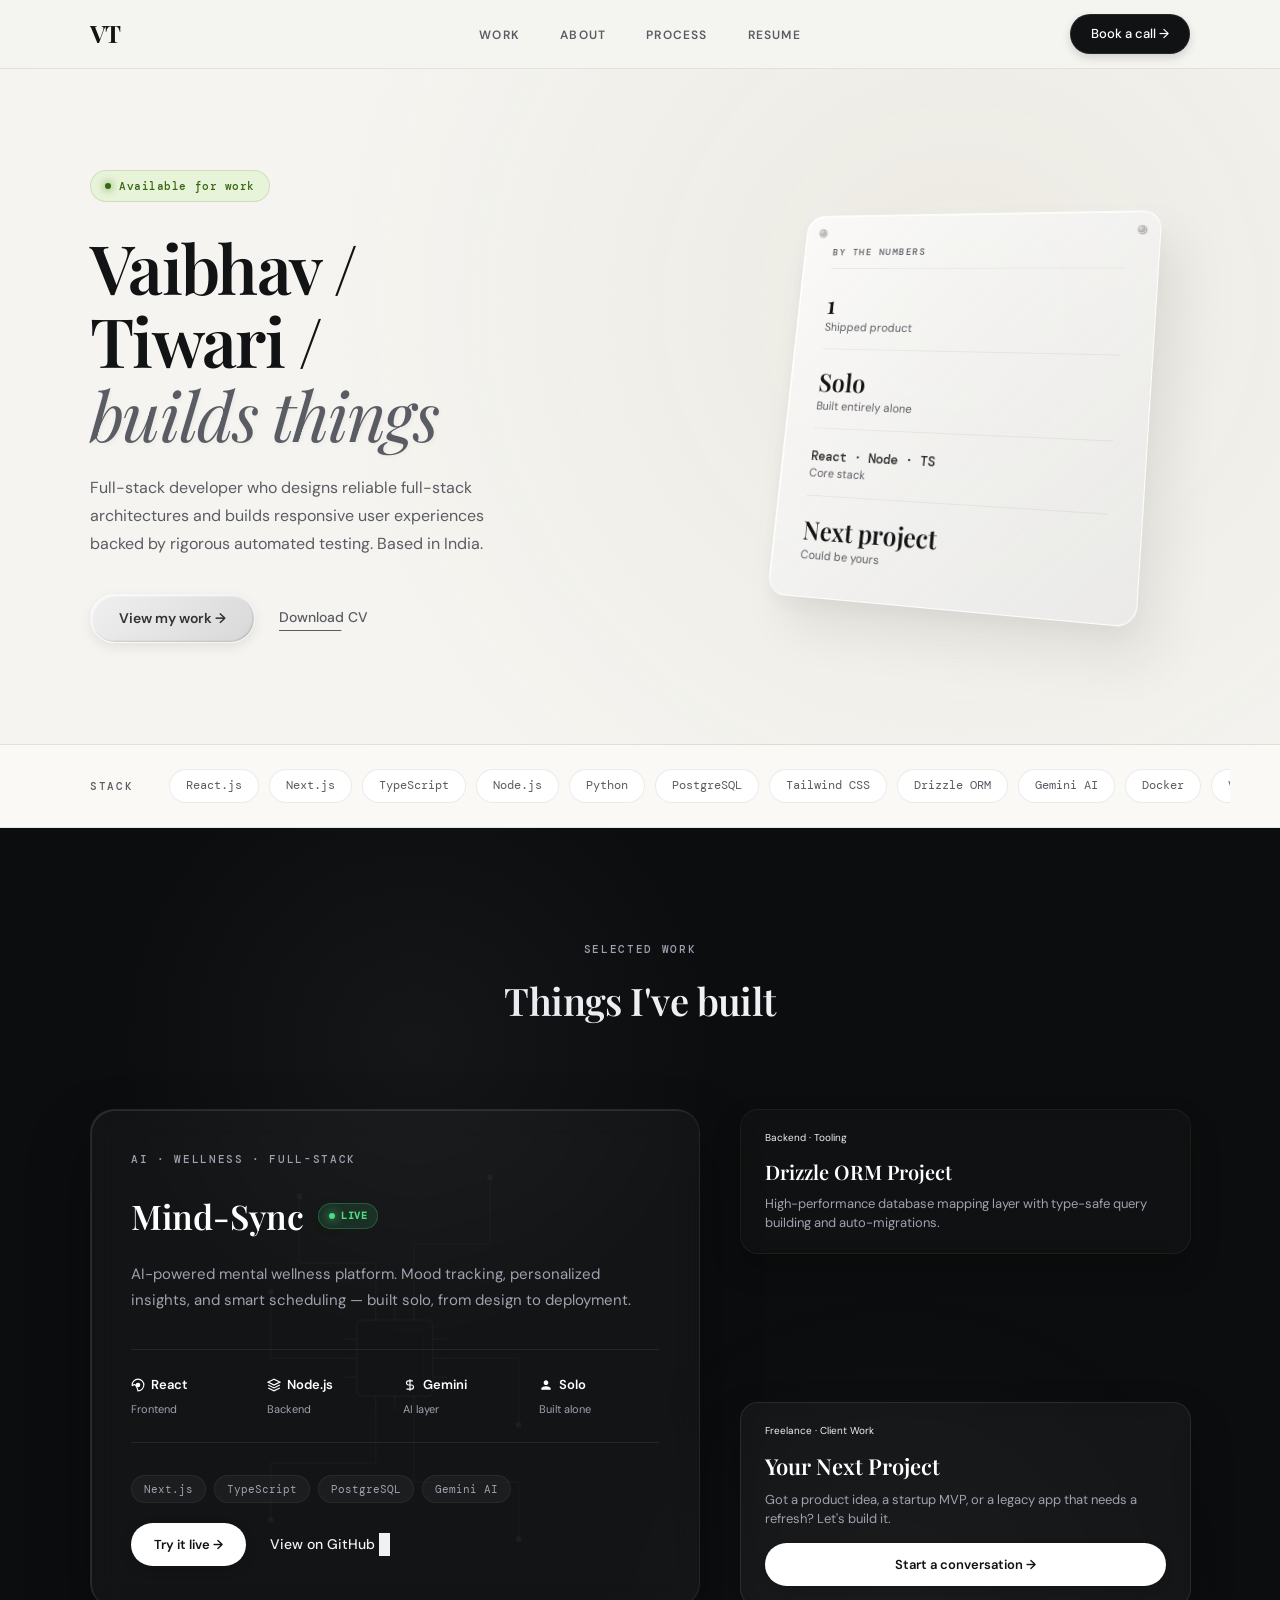
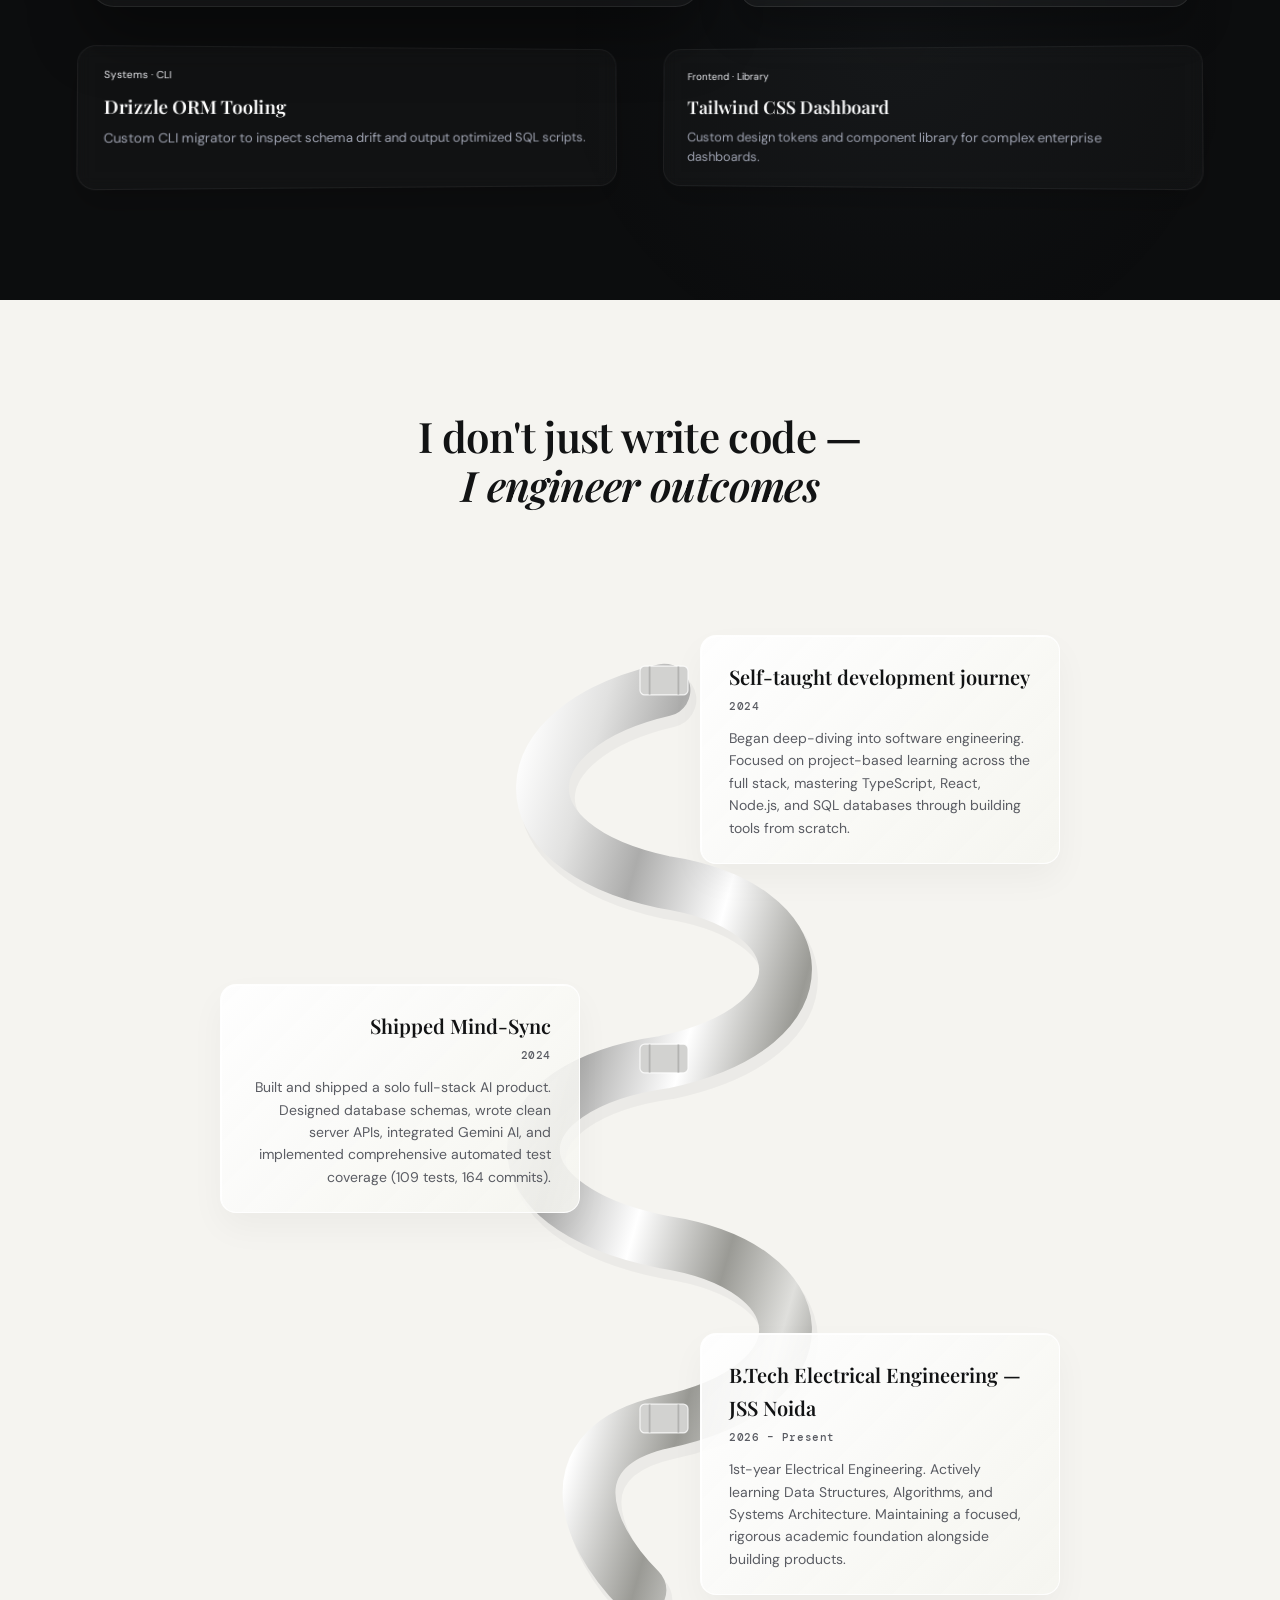
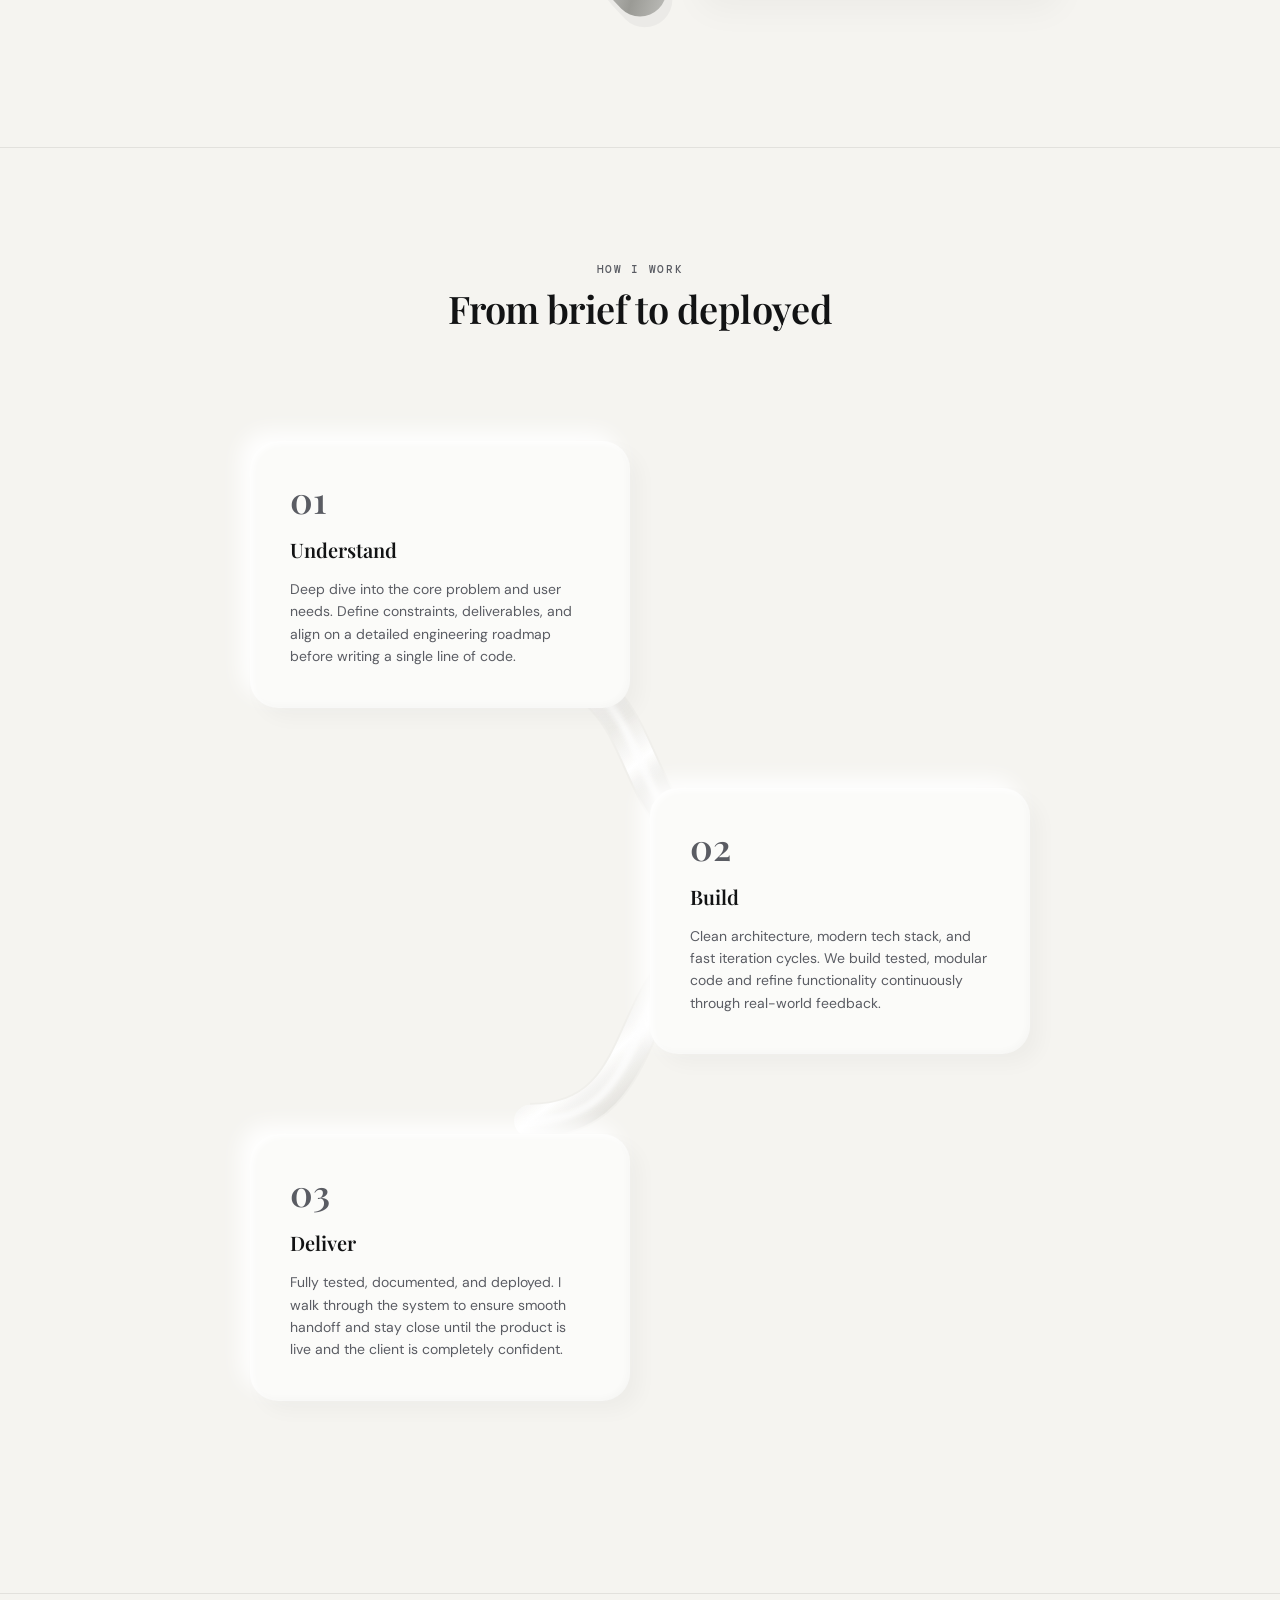
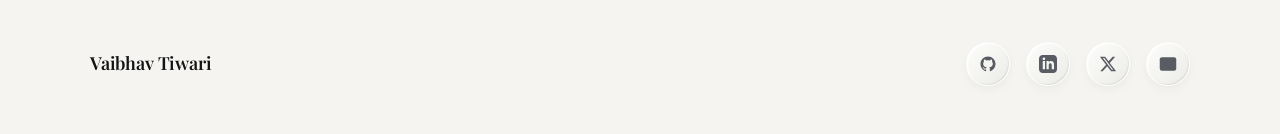
==== commit da1deaf3: "content: remove journey subtitle, reverse timeline chronologically, update B.Tech start date to 2026" ====
--- a/index.html
+++ b/index.html
@@ -1744,7 +1744,6 @@
     <section class="about" id="about">
       <div class="container">
         <div class="about-header scroll-reveal">
-          <p class="label" style="margin-bottom: 12px;">3D Journey & Storytelling</p>
           <h2 class="about-headline">
             I don't just write code — <br><em>I engineer outcomes</em>
           </h2>
@@ -1796,14 +1795,14 @@
              </svg>
           </div>
           
-          <!-- Row 1: B.Tech Electrical Engineering (Right) -->
+          <!-- Row 1: Self-taught development journey (Right) -->
           <div class="timeline-row-3d">
              <div class="timeline-left-col"></div>
              <div class="timeline-right-col" style="padding-top: 10px;">
                 <div class="timeline-box-3d scroll-reveal">
-                   <h4 class="title">B.Tech Electrical Engineering — JSS Noida</h4>
-                   <span class="date">2025 – Present</span>
-                   <p class="desc">1st-year Electrical Engineering. Actively learning Data Structures, Algorithms, and Systems Architecture. Maintaining a focused, rigorous academic foundation alongside building products.</p>
+                   <h4 class="title">Self-taught development journey</h4>
+                   <span class="date">2024</span>
+                   <p class="desc">Began deep-diving into software engineering. Focused on project-based learning across the full stack, mastering TypeScript, React, Node.js, and SQL databases through building tools from scratch.</p>
                 </div>
              </div>
           </div>
@@ -1820,14 +1819,14 @@
              <div class="timeline-right-col"></div>
           </div>
           
-          <!-- Row 3: Self-taught development journey (Right) -->
+          <!-- Row 3: B.Tech Electrical Engineering (Right) -->
           <div class="timeline-row-3d">
              <div class="timeline-left-col"></div>
              <div class="timeline-right-col" style="padding-top: 40px;">
                 <div class="timeline-box-3d scroll-reveal">
-                   <h4 class="title">Self-taught development journey</h4>
-                   <span class="date">2024</span>
-                   <p class="desc">Began deep-diving into software engineering. Focused on project-based learning across the full stack, mastering TypeScript, React, Node.js, and SQL databases through building tools from scratch.</p>
+                   <h4 class="title">B.Tech Electrical Engineering — JSS Noida</h4>
+                   <span class="date">2026 – Present</span>
+                   <p class="desc">1st-year Electrical Engineering. Actively learning Data Structures, Algorithms, and Systems Architecture. Maintaining a focused, rigorous academic foundation alongside building products.</p>
                 </div>
              </div>
           </div>
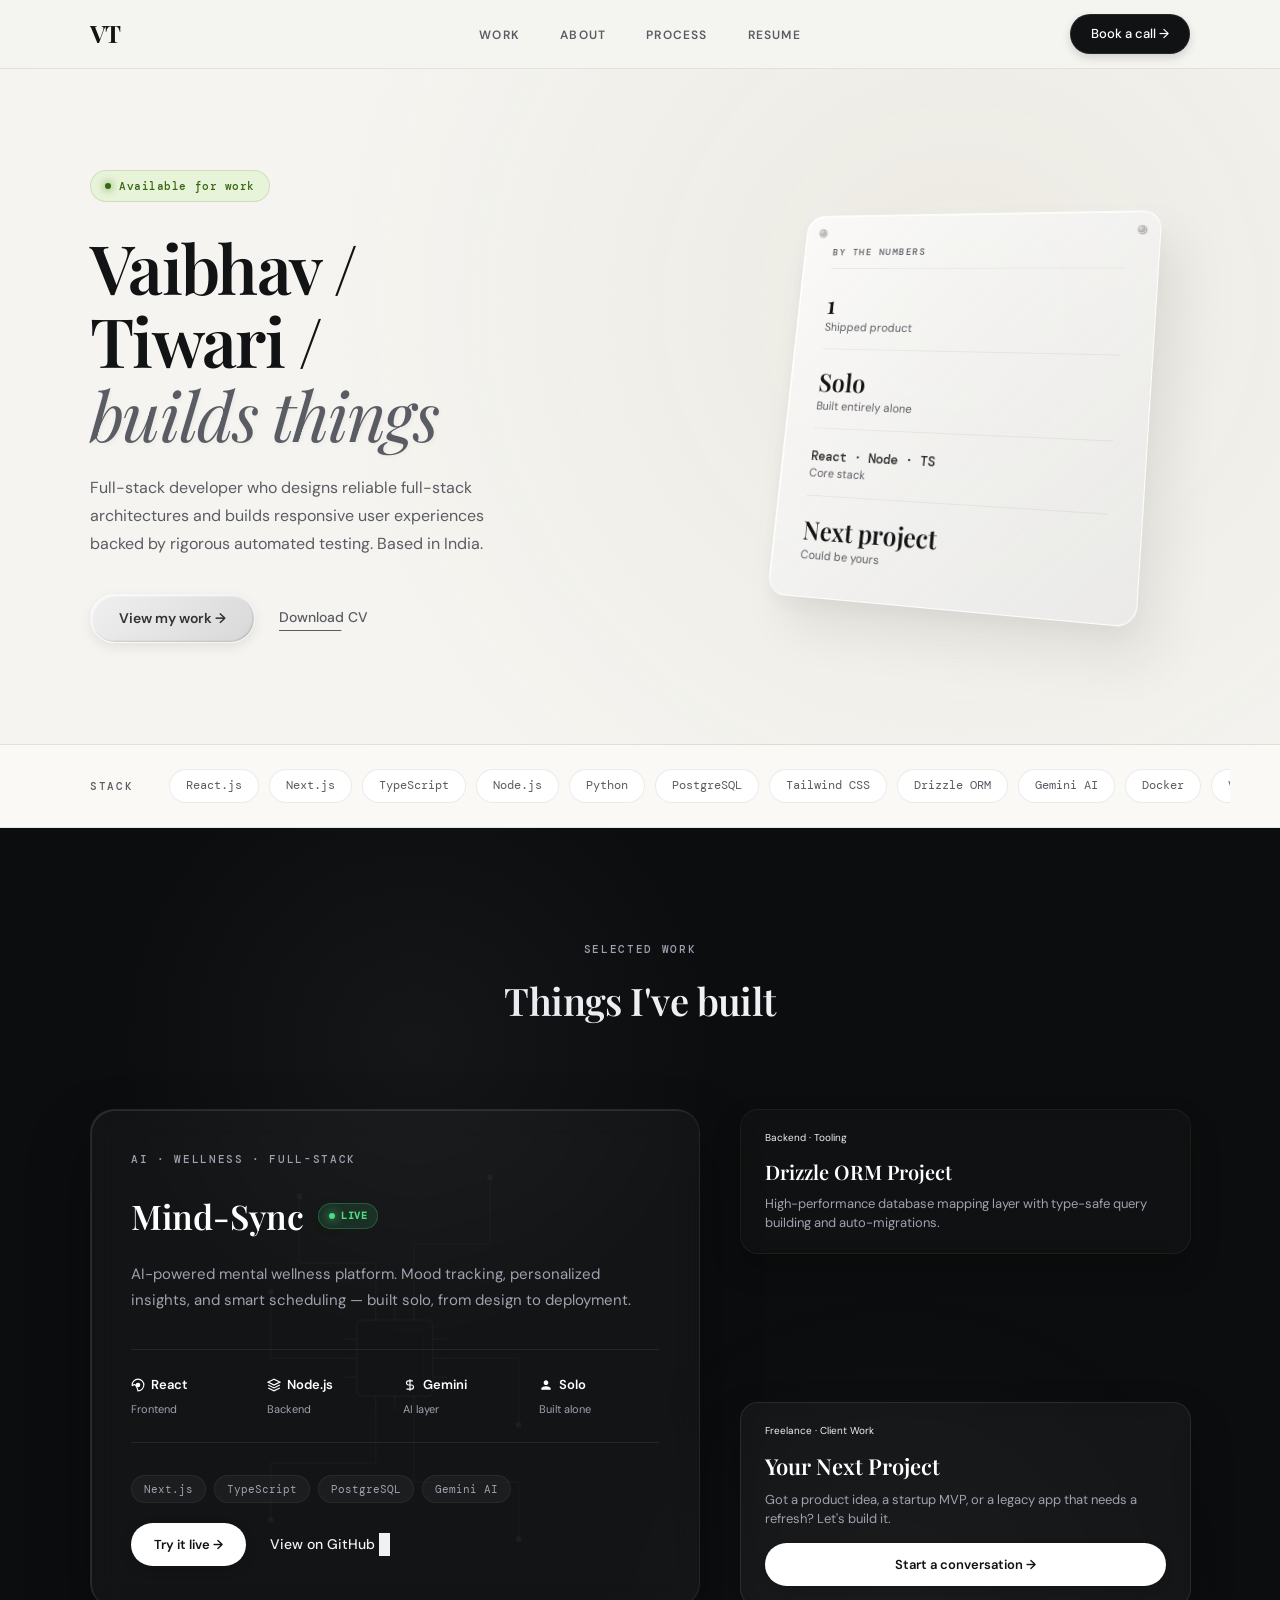
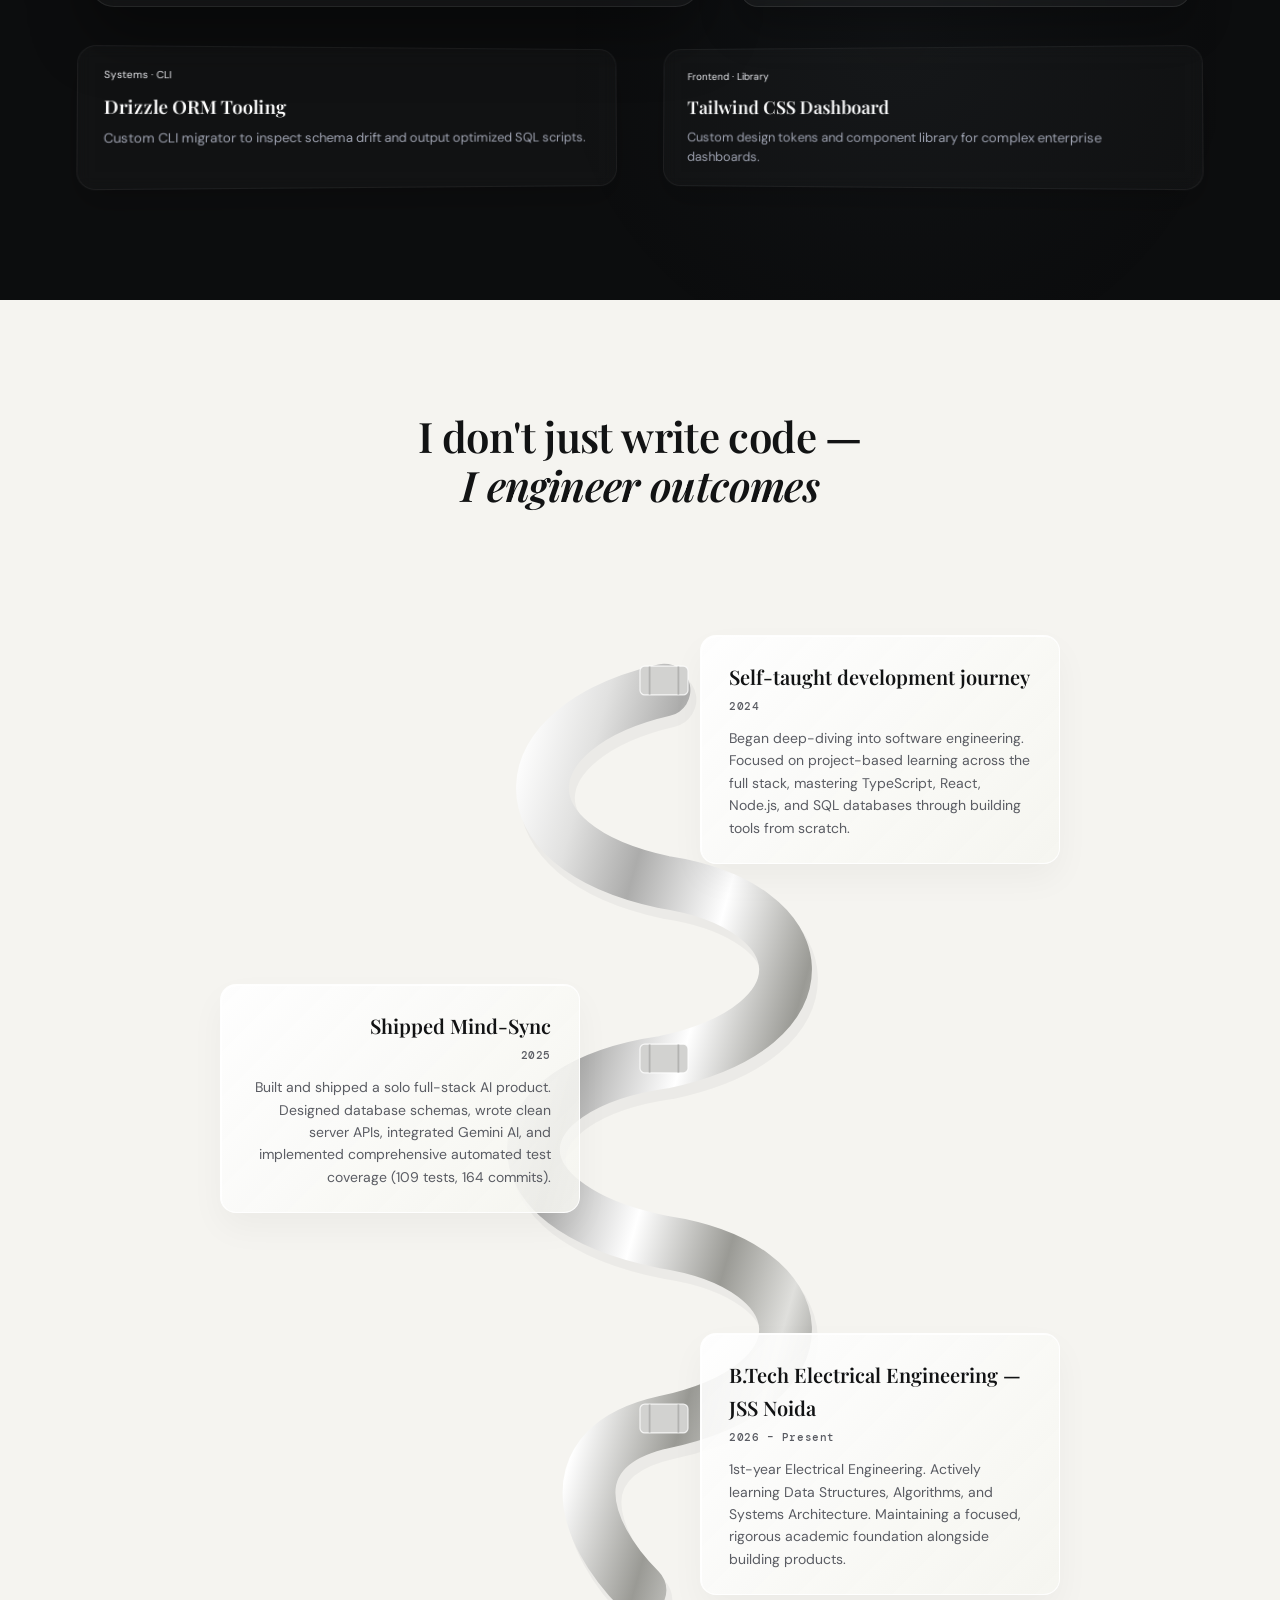
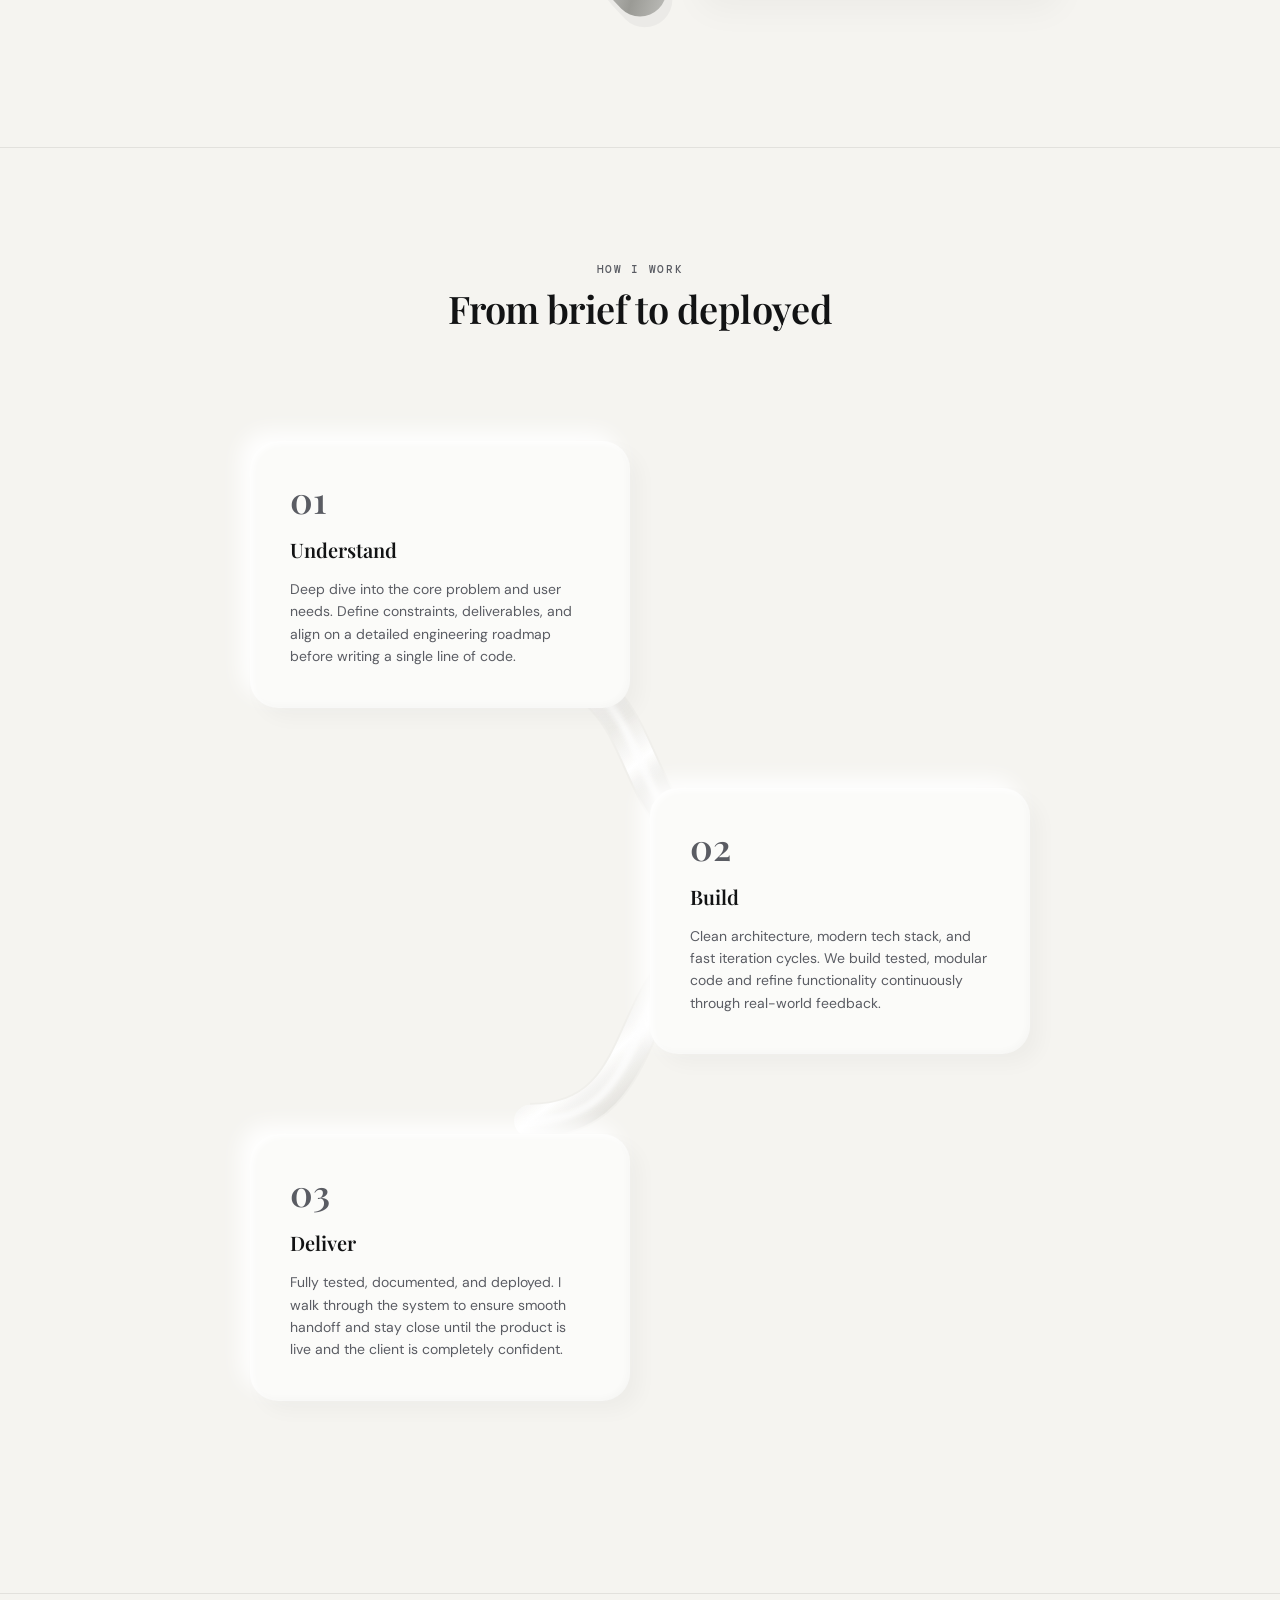
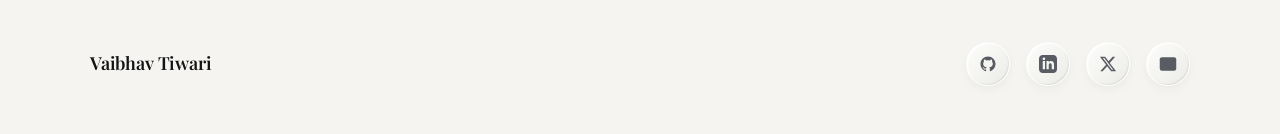
==== commit d0b2ffe0: "content: update Shipped Mind-Sync timeline date from 2024 to 2025" ====
--- a/index.html
+++ b/index.html
@@ -1812,7 +1812,7 @@
              <div class="timeline-left-col" style="padding-top: 40px;">
                 <div class="timeline-box-3d scroll-reveal">
                    <h4 class="title">Shipped Mind-Sync</h4>
-                   <span class="date">2024</span>
+                   <span class="date">2025</span>
                    <p class="desc">Built and shipped a solo full-stack AI product. Designed database schemas, wrote clean server APIs, integrated Gemini AI, and implemented comprehensive automated test coverage (109 tests, 164 commits).</p>
                 </div>
              </div>
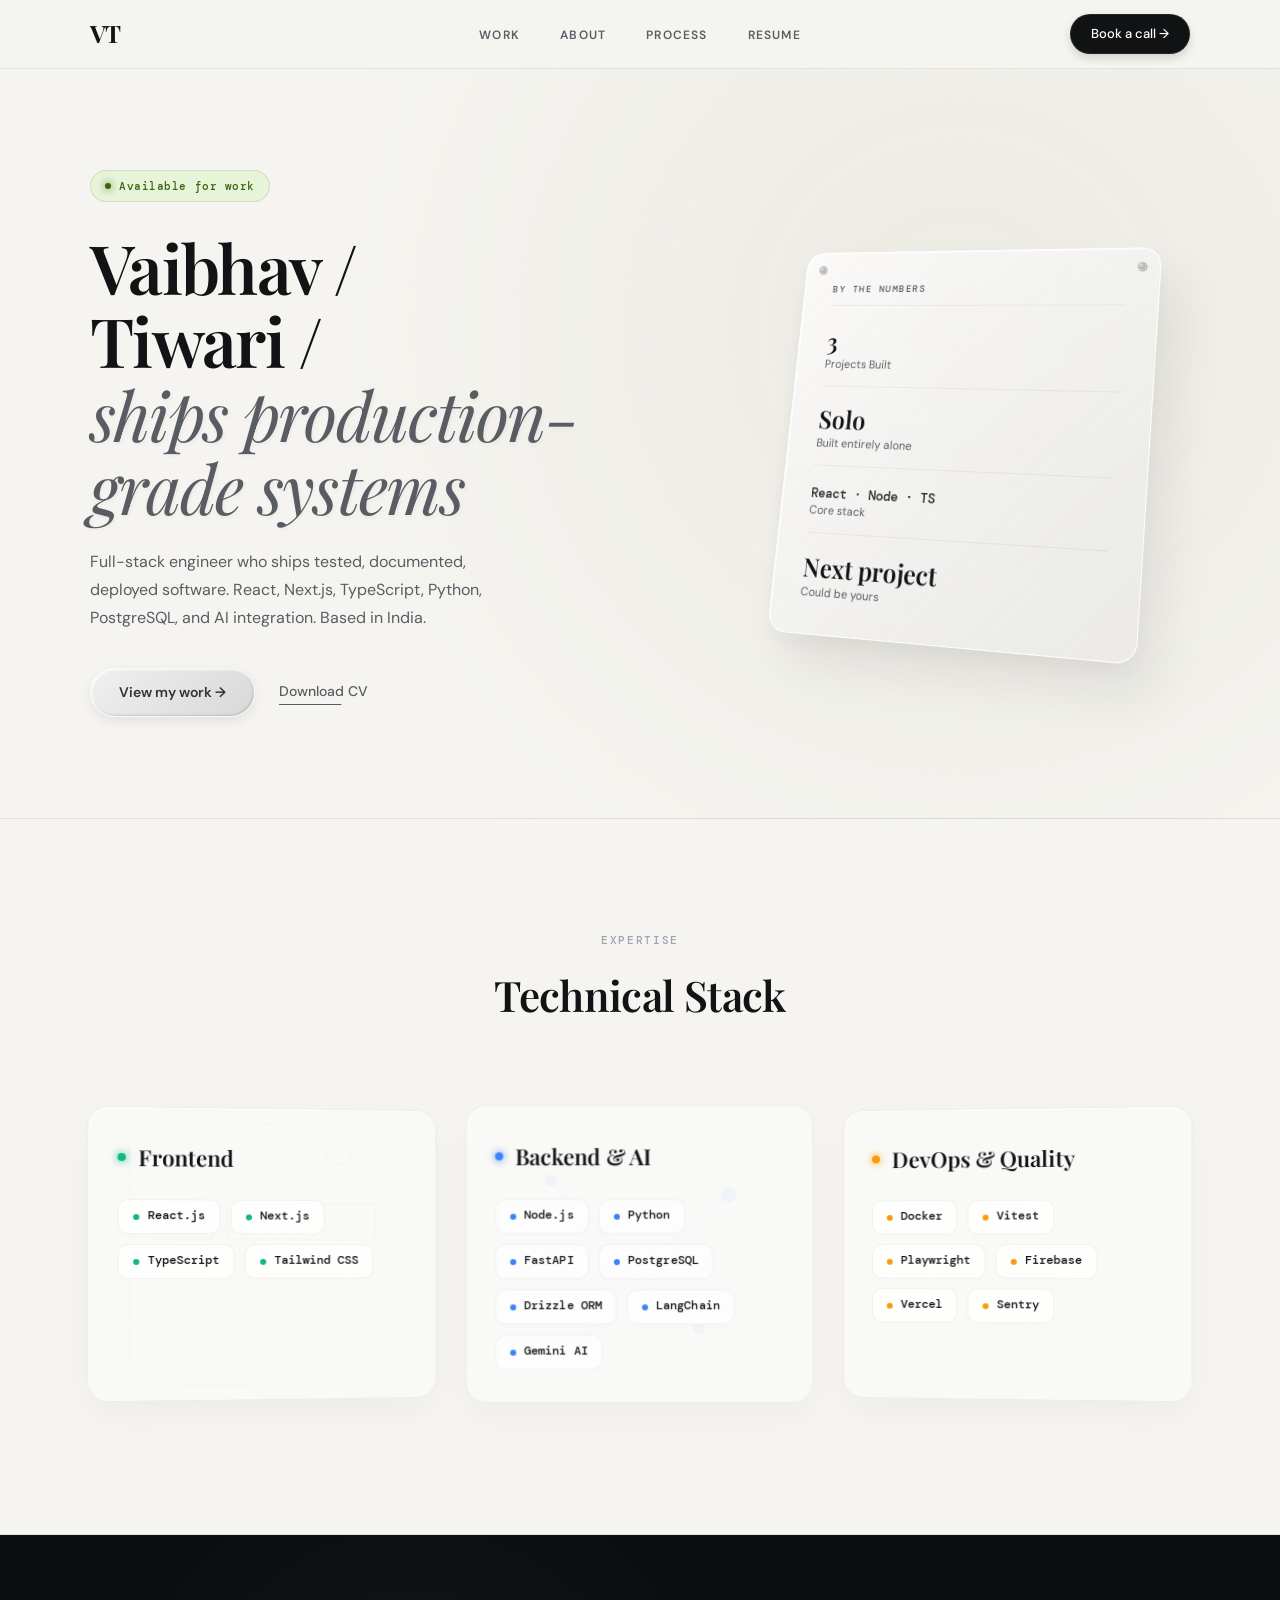
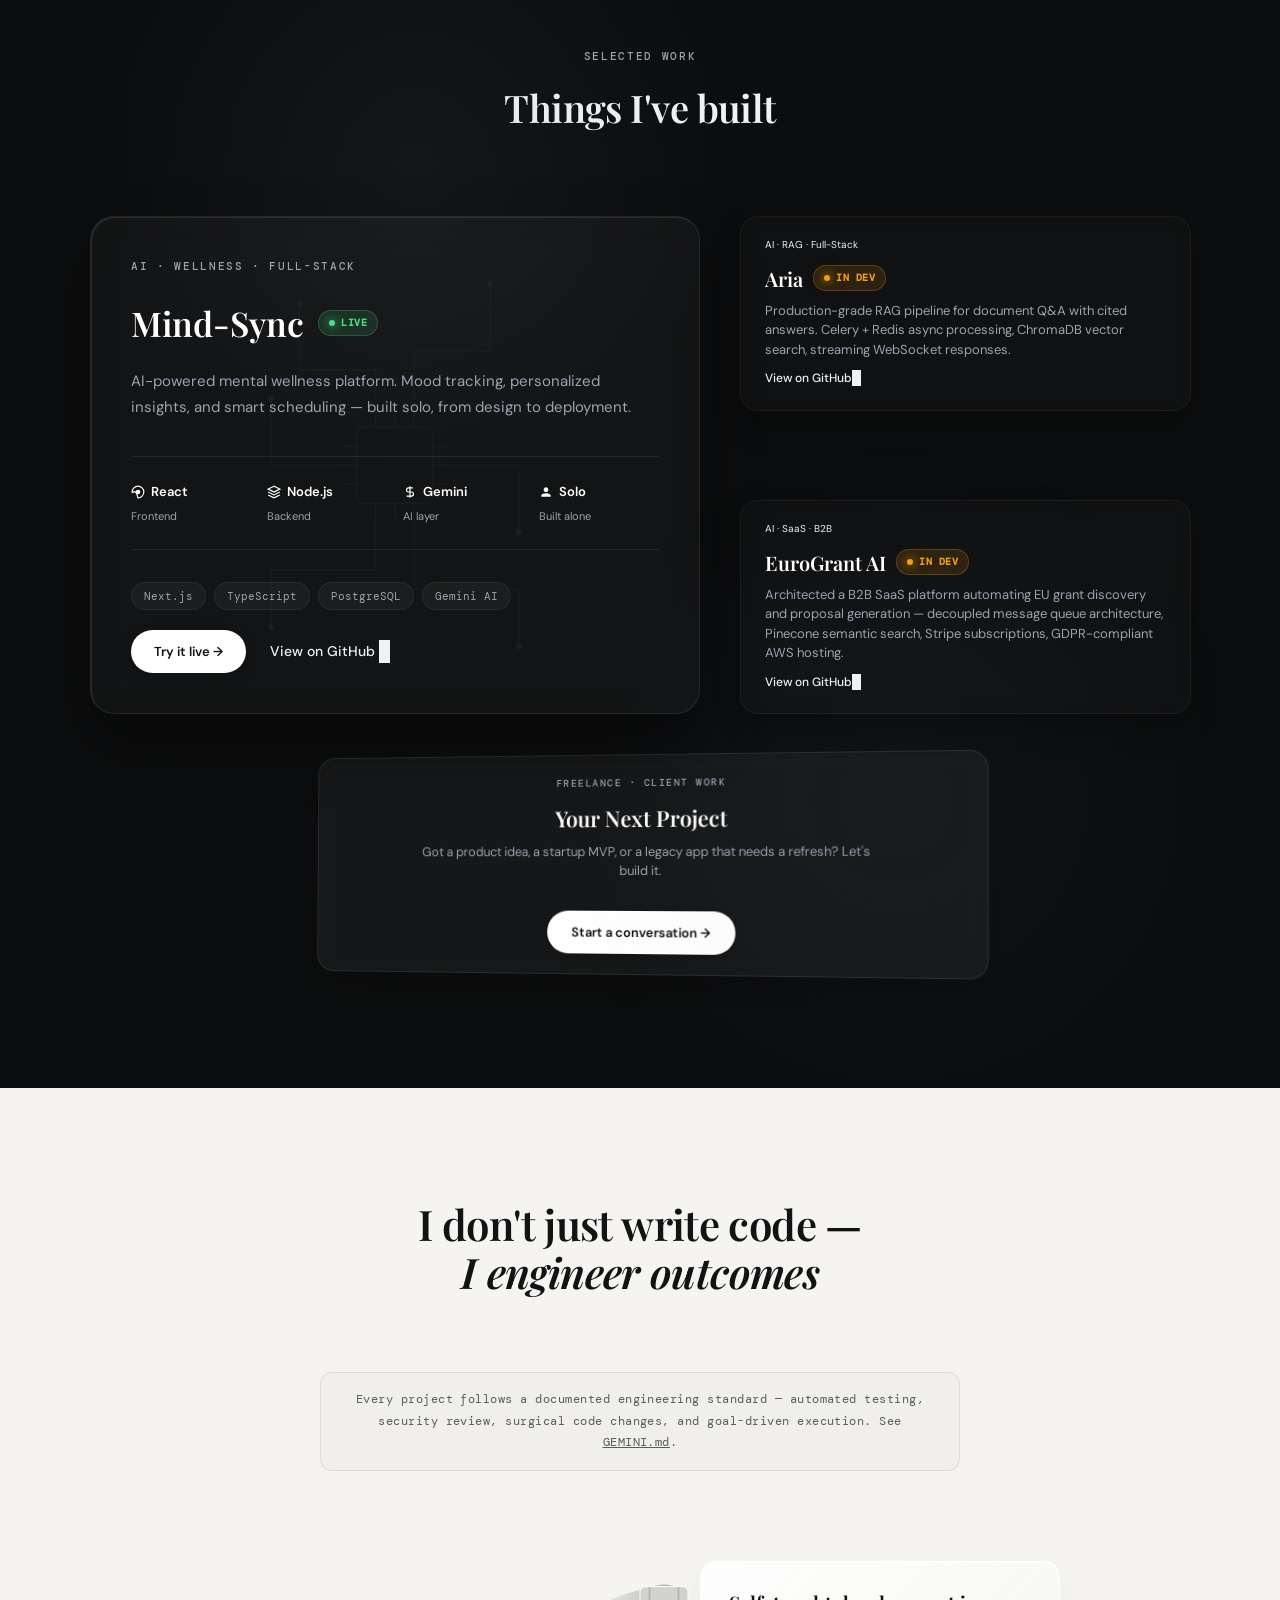
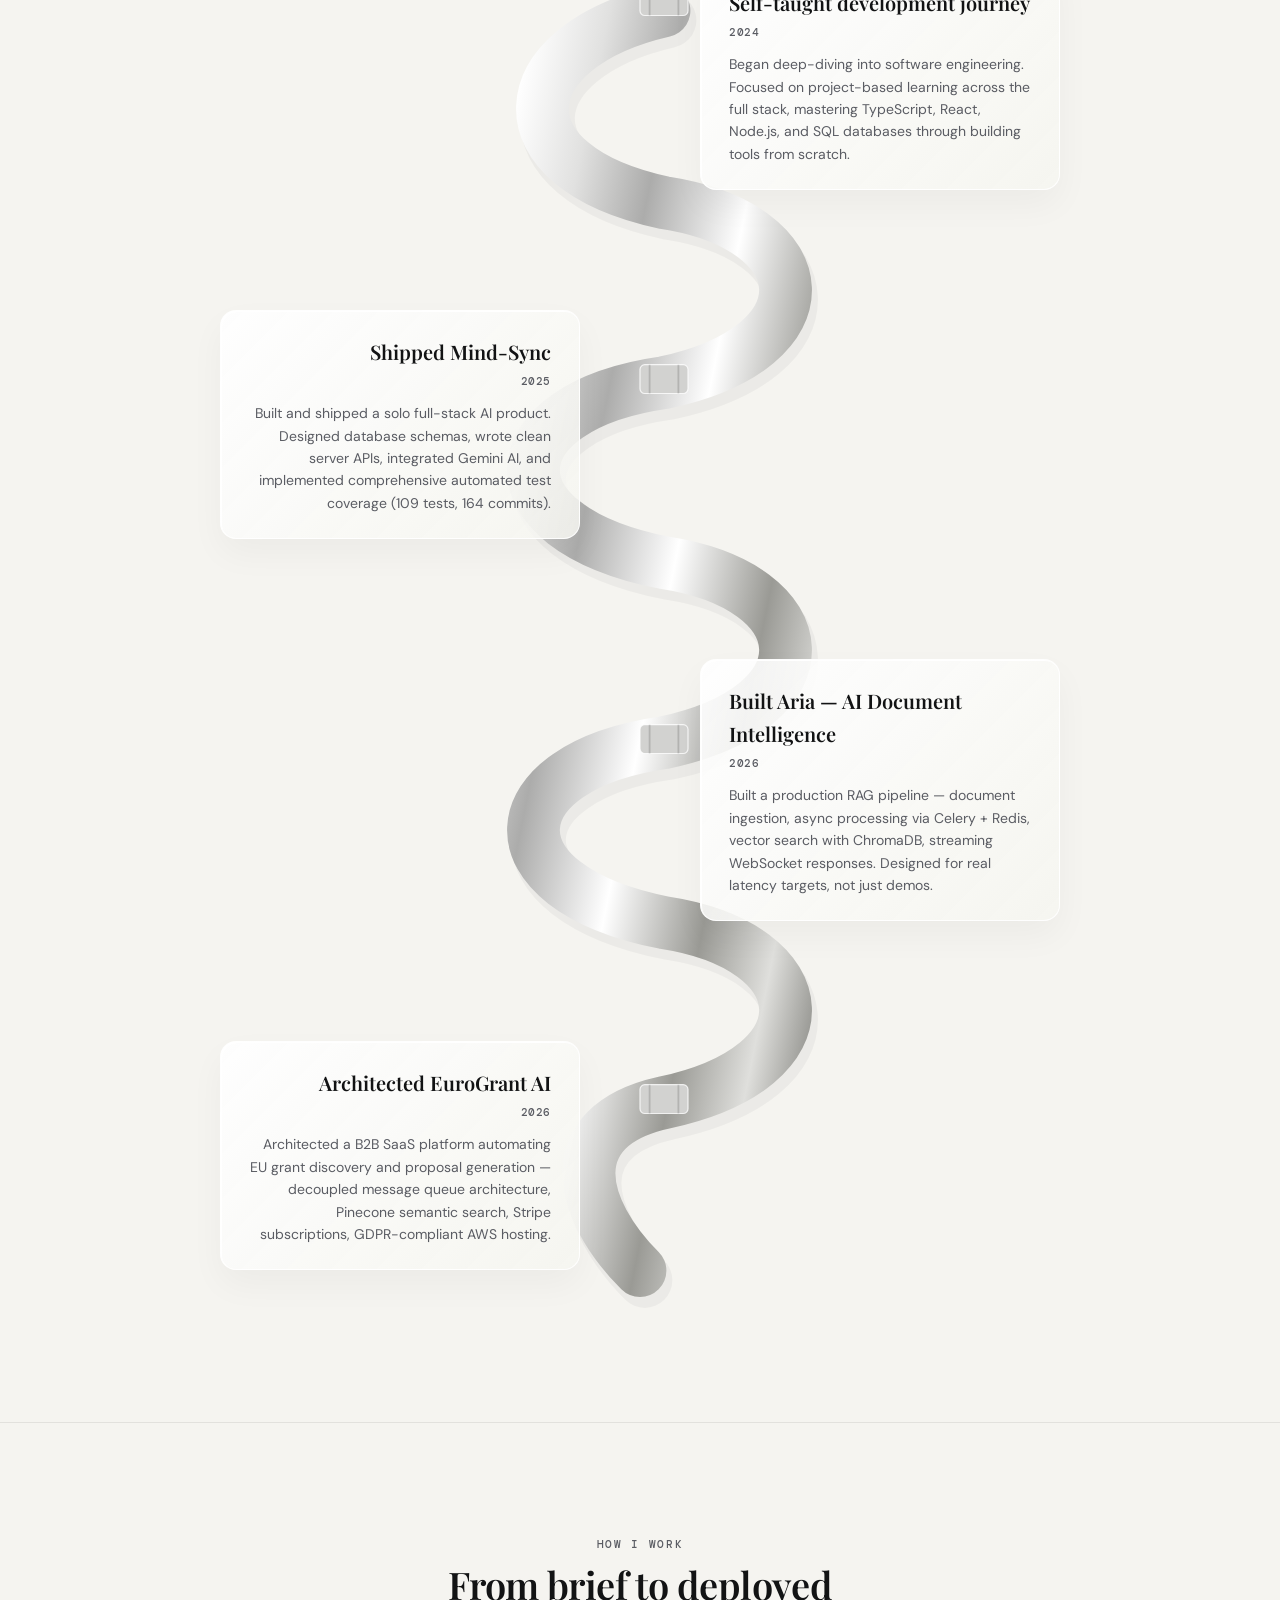
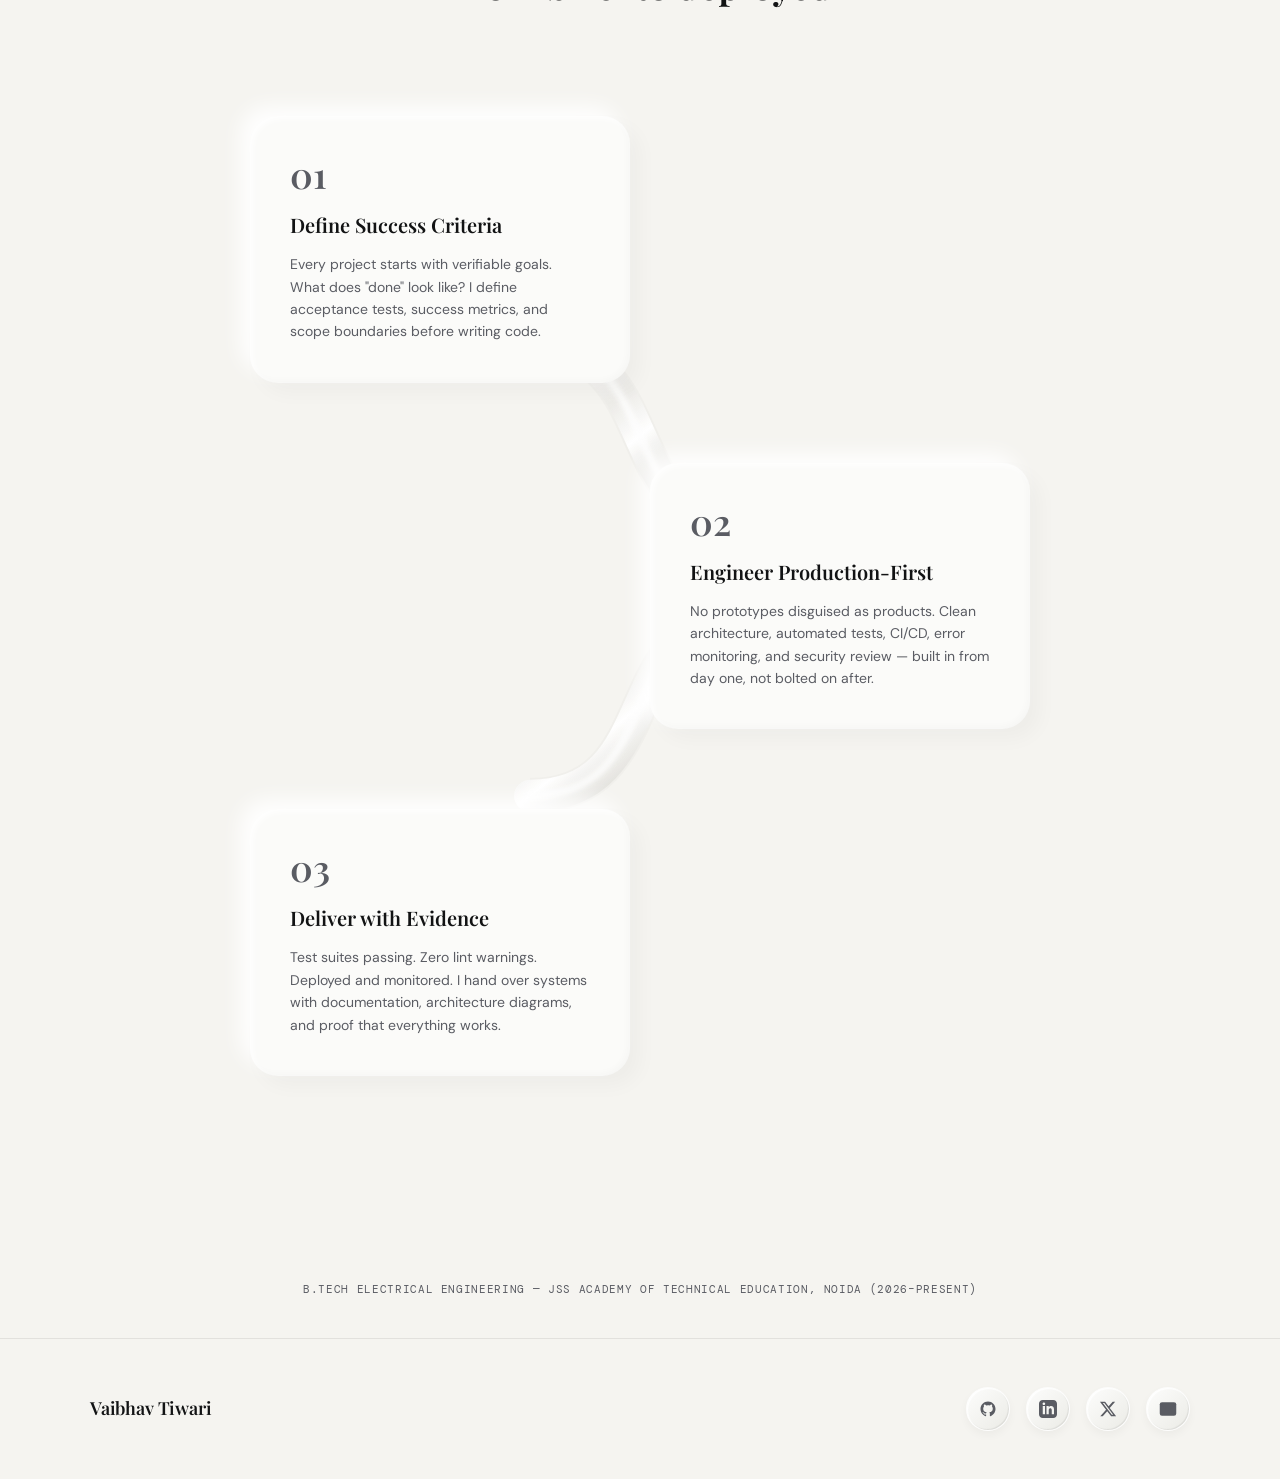
==== commit b2847888: "design: implement 3D rotating cylinder tech stack and link to compiled GEMINI.pdf" ====
--- a/index.html
+++ b/index.html
@@ -3,21 +3,30 @@
 <head>
   <meta charset="UTF-8" />
   <meta name="viewport" content="width=device-width, initial-scale=1.0" />
-  <meta name="description" content="Vaibhav Tiwari — Full-stack developer who takes products from zero to deployed. React, Node.js, TypeScript, AI. Based in India." />
+  <meta name="description" content="Vaibhav Tiwari — Full-stack developer who takes products from zero to deployed. React, Next.js, Node.js, TypeScript, PostgreSQL, and AI integration. Portfolio showcasing Mind-Sync and production-grade projects. Based in India." />
+  <meta name="keywords" content="Vaibhav Tiwari, full stack developer, React developer, Next.js developer, TypeScript, Node.js, portfolio, AI developer, Mind-Sync, web developer India, freelance developer" />
   <meta name="author" content="Vaibhav Tiwari" />
-  <meta name="robots" content="index, follow" />
-  <meta name="theme-color" content="#fafaf8" />
+  <meta name="robots" content="index, follow, max-snippet:-1, max-image-preview:large, max-video-preview:-1" />
+  <meta name="theme-color" content="#f5f4f0" />
   <link rel="canonical" href="https://vaibhav-portfolio-930c6.web.app/" />
-  <title>Vaibhav Tiwari — Full Stack Developer</title>
+  <title>Vaibhav Tiwari — Full Stack Developer | React, Next.js, TypeScript, AI</title>
 
   <meta property="og:title" content="Vaibhav Tiwari — Full Stack Developer" />
-  <meta property="og:description" content="Full-stack developer who takes products from zero to deployed. React, Node.js, TypeScript, and AI." />
+  <meta property="og:description" content="Full-stack developer who ships production-grade products solo. React, Next.js, TypeScript, Node.js, PostgreSQL, and AI. View my work and get in touch." />
   <meta property="og:type" content="website" />
   <meta property="og:url" content="https://vaibhav-portfolio-930c6.web.app/" />
-  <meta name="twitter:card" content="summary" />
+  <meta property="og:image" content="https://vaibhav-portfolio-930c6.web.app/og-image.png" />
+  <meta property="og:image:width" content="1200" />
+  <meta property="og:image:height" content="630" />
+  <meta property="og:image:alt" content="Vaibhav Tiwari — Full Stack Developer Portfolio" />
+  <meta property="og:locale" content="en_US" />
+  <meta property="og:site_name" content="Vaibhav Tiwari Portfolio" />
+  <meta name="twitter:card" content="summary_large_image" />
   <meta name="twitter:title" content="Vaibhav Tiwari — Full Stack Developer" />
-  <meta name="twitter:description" content="Full-stack developer who takes products from zero to deployed." />
+  <meta name="twitter:description" content="Full-stack developer who ships production-grade products solo. React, Next.js, TypeScript, and AI." />
   <meta name="twitter:creator" content="@AsterismVaibhav" />
+  <meta name="twitter:image" content="https://vaibhav-portfolio-930c6.web.app/og-image.png" />
+  <meta name="twitter:image:alt" content="Vaibhav Tiwari — Full Stack Developer Portfolio" />
 
   <link rel="icon" type="image/png" href="favicon.png" />
   <link rel="preconnect" href="https://fonts.googleapis.com" />
@@ -29,14 +38,27 @@
     "@context": "https://schema.org",
     "@type": "Person",
     "name": "Vaibhav Tiwari",
+    "givenName": "Vaibhav",
+    "familyName": "Tiwari",
     "jobTitle": "Full Stack Developer",
+    "description": "Full-stack developer who ships production-grade products solo. Specializes in React, Next.js, TypeScript, Node.js, PostgreSQL, and AI integration.",
     "url": "https://vaibhav-portfolio-930c6.web.app",
+    "image": "https://vaibhav-portfolio-930c6.web.app/og-image.png",
+    "email": "mailto:vaibhav09012007@gmail.com",
     "sameAs": [
-      "https://github.com/vaibhav09012007-design",
+      "https://github.com/Vaibhavtiwari-dev",
       "https://linkedin.com/in/vaibhav-tiwari",
       "https://x.com/AsterismVaibhav"
     ],
-    "knowsAbout": ["React","Node.js","TypeScript","Python","Full Stack Development","AI"]
+    "knowsAbout": ["React", "Next.js", "Node.js", "TypeScript", "PostgreSQL", "Python", "Full Stack Development", "AI", "Gemini AI"],
+    "alumniOf": {
+      "@type": "CollegeOrUniversity",
+      "name": "JSS Academy of Technical Education, Noida"
+    },
+    "nationality": {
+      "@type": "Country",
+      "name": "India"
+    }
   }
   </script>
 
@@ -686,6 +708,37 @@
       50% { opacity: 0.4; transform: scale(0.9); }
     }
 
+    /* Glowing In Development badge */
+    .badge-dev-glow {
+      display: inline-flex;
+      align-items: center;
+      gap: 6px;
+      font-family: var(--mono);
+      font-size: 10px;
+      font-weight: 600;
+      letter-spacing: 0.05em;
+      text-transform: uppercase;
+      color: #f59e0b;
+      background: rgba(245, 158, 11, 0.12);
+      border: 1px solid rgba(245, 158, 11, 0.25);
+      padding: 4px 10px;
+      border-radius: 99px;
+    }
+
+    .badge-dev-dot-glow {
+      width: 6px;
+      height: 6px;
+      background: #f59e0b;
+      border-radius: 50%;
+      box-shadow: 0 0 10px #f59e0b, 0 0 20px rgba(245, 158, 11, 0.4);
+      animation: pulse-glow-amber 1.8s infinite;
+    }
+
+    @keyframes pulse-glow-amber {
+      0%, 100% { opacity: 1; transform: scale(1); }
+      50% { opacity: 0.4; transform: scale(0.9); }
+    }
+
     .glass-card-3d .project-desc {
       font-size: 15px;
       line-height: 1.7;
@@ -805,6 +858,108 @@
       padding: 20px 24px;
       transform: rotateY(-10deg) rotateX(1deg);
       box-shadow: 0 15px 30px rgba(0,0,0,0.2);
+      transition: transform 0.3s cubic-bezier(0.2, 0.8, 0.2, 1), box-shadow 0.3s;
+    }
+    .glass-card-floater:hover {
+      box-shadow: 
+        0 25px 50px rgba(0, 0, 0, 0.35),
+        inset 1px 1px 0 rgba(255, 255, 255, 0.1);
+    }
+    .glass-card-floater.light-glass {
+      background: rgba(255, 255, 255, 0.45);
+      border: 1px solid rgba(0, 0, 0, 0.05);
+      backdrop-filter: blur(16px);
+      -webkit-backdrop-filter: blur(16px);
+      border-radius: 20px;
+      padding: 32px 28px;
+      box-shadow: 
+        0 15px 35px rgba(0, 0, 0, 0.03),
+        inset 1px 1px 0 rgba(255, 255, 255, 0.7);
+      position: relative;
+      overflow: hidden;
+      transform-style: preserve-3d;
+      transition: transform 0.35s cubic-bezier(0.2, 0.8, 0.2, 1), box-shadow 0.35s, background 0.35s;
+    }
+    .glass-card-floater.light-glass:hover {
+      background: rgba(255, 255, 255, 0.75);
+      border-color: rgba(0, 0, 0, 0.12);
+      box-shadow: 
+        0 25px 50px rgba(0, 0, 0, 0.06),
+        inset 1px 1px 0 rgba(255, 255, 255, 0.8);
+    }
+
+    /* 3D Curved Tech Stack Viewport and Wrapper */
+    .tech-carousel-viewport {
+      perspective: 1500px;
+      width: 100%;
+      overflow: visible;
+      padding: 20px 0;
+      display: flex;
+      justify-content: center;
+    }
+    
+    .tech-cylinder-wrapper {
+      display: grid;
+      grid-template-columns: repeat(3, 1fr);
+      gap: 32px;
+      max-width: var(--max-w);
+      width: 100%;
+      transform-style: preserve-3d;
+      transition: transform 0.4s cubic-bezier(0.2, 0.8, 0.2, 1);
+      will-change: transform;
+    }
+
+    /* Tech Stack Pills */
+    .tech-cylinder-wrapper .pill {
+      font-family: var(--mono);
+      font-size: 11.5px;
+      font-weight: 500;
+      color: var(--fg-light);
+      padding: 7px 14px;
+      border-radius: 10px;
+      border: 1px solid rgba(0, 0, 0, 0.05);
+      background: rgba(255, 255, 255, 0.7);
+      transition: transform 0.3s cubic-bezier(0.2, 0.8, 0.2, 1), box-shadow 0.3s, background 0.3s, border-color 0.3s;
+      transform: translateZ(25px);
+      transform-style: preserve-3d;
+      display: inline-flex;
+      align-items: center;
+      gap: 8px;
+      box-shadow: 0 2px 4px rgba(0,0,0,0.01);
+    }
+    
+    .tech-cylinder-wrapper .pill::before {
+      content: '';
+      display: inline-block;
+      width: 6px;
+      height: 6px;
+      border-radius: 50%;
+      background-color: var(--dot-color, #a0aec0);
+      transition: background-color 0.3s;
+    }
+
+    .tech-cylinder-wrapper .pill.fe { --dot-color: #10b981; }
+    .tech-cylinder-wrapper .pill.be { --dot-color: #3b82f6; }
+    .tech-cylinder-wrapper .pill.do { --dot-color: #f59e0b; }
+
+    .tech-cylinder-wrapper .pill:hover {
+      transform: translateZ(45px) scale(1.05);
+      background: #ffffff;
+      border-color: rgba(0, 0, 0, 0.12);
+      box-shadow: 0 8px 16px rgba(0, 0, 0, 0.05);
+      color: var(--fg-light);
+    }
+
+    .card-bg-pattern {
+      position: absolute;
+      top: 0;
+      left: 0;
+      width: 100%;
+      height: 100%;
+      pointer-events: none;
+      opacity: 0.05;
+      transition: transform 0.3s;
+      transform: translateZ(5px);
     }
     .glass-card-floater .project-tag {
       margin-bottom: 8px;
@@ -1124,15 +1279,22 @@
 
       .tech-inner { flex-direction: column; align-items: flex-start; gap: 14px; }
 
-      /* Redesigned 3D Work Grid Responsiveness */
+      /* Redesigned 3D Work Grid & Tech Stack Responsiveness */
       .work-grid-3d {
         grid-template-columns: 1fr;
         gap: 32px;
       }
       .glass-card-3d,
       .glass-card-floater,
-      .hero-stats-3d {
+      .hero-stats-3d,
+      .tech-cylinder-wrapper,
+      .tech-cylinder-wrapper .pill,
+      .card-bg-pattern {
         transform: none !important;
+      }
+      .tech-cylinder-wrapper {
+        grid-template-columns: 1fr !important;
+        gap: 24px !important;
       }
       .glass-card-3d {
         padding: 28px;
@@ -1534,11 +1696,11 @@
           <h1 class="hero-headline">
             <span class="hero-line" style="display:block">Vaibhav /</span>
             <span class="hero-line" style="display:block">Tiwari /</span>
-            <span class="hero-line" style="display:block"><em>builds things</em></span>
+            <span class="hero-line" style="display:block"><em>ships production-grade systems</em></span>
           </h1>
 
           <p class="hero-sub">
-            Full-stack developer who designs reliable full-stack architectures and builds responsive user experiences backed by rigorous automated testing. Based in India.
+            Full-stack engineer who ships tested, documented, deployed software. React, Next.js, TypeScript, Python, PostgreSQL, and AI integration. Based in India.
           </p>
 
           <div class="hero-actions">
@@ -1552,8 +1714,8 @@
             <span class="label">By the numbers</span>
             <div class="stats-list">
               <div class="stat-row" id="stat-shipped">
-                <div class="stat-row-val">1</div>
-                <div class="stat-row-lbl">Shipped product</div>
+                <div class="stat-row-val">3</div>
+                <div class="stat-row-lbl">Projects Built</div>
               </div>
               <div class="stat-row" id="stat-solo">
                 <div class="stat-row-val">Solo</div>
@@ -1574,24 +1736,99 @@
     </section>
 
     <!-- ═══════════════════════════════════════════
-         TECH STRIP
+         TECH STACK
          ═══════════════════════════════════════════ -->
-    <section class="tech-strip scroll-reveal" id="stack" aria-label="Technology stack">
-      <div class="container tech-inner">
-        <span class="label">Stack</span>
-        <div class="tech-pills">
-          <span class="pill">React.js</span>
-          <span class="pill">Next.js</span>
-          <span class="pill">TypeScript</span>
-          <span class="pill">Node.js</span>
-          <span class="pill">Python</span>
-          <span class="pill">PostgreSQL</span>
-          <span class="pill">Tailwind CSS</span>
-          <span class="pill">Drizzle ORM</span>
-          <span class="pill">Gemini AI</span>
-          <span class="pill">Docker</span>
-          <span class="pill">Vitest</span>
-          <span class="pill">Firebase</span>
+    <section class="tech-stack scroll-reveal" id="stack" aria-label="Technology stack" style="padding: var(--section-py) 0; background: var(--bg-light); border-bottom: 1px solid var(--border-light); position: relative; z-index: 10; overflow: visible;">
+      <div class="container" style="overflow: visible;">
+        <div class="work-header" style="margin-bottom: 56px; text-align: center;">
+          <p class="label">Expertise</p>
+          <h2 class="section-heading" style="font-family: var(--serif); font-size: clamp(32px, 5vw, 42px); font-weight: 600; color: var(--fg-light); margin-top: 12px;">Technical Stack</h2>
+        </div>
+
+        <div class="tech-carousel-viewport">
+          <div class="tech-cylinder-wrapper">
+            
+            <!-- Card 1: Frontend -->
+            <div class="glass-card-floater light-glass scroll-reveal" id="tech-frontend" style="will-change: transform; transform: rotateY(8deg) translateZ(-20px); transform-style: preserve-3d; position: relative;">
+              <!-- Background Pattern -->
+              <div class="card-bg-pattern">
+                <svg width="100%" height="100%" viewBox="0 0 200 200" fill="none" xmlns="http://www.w3.org/2000/svg">
+                  <path d="M10 10h180v180H10z" stroke="rgba(16, 185, 129, 0.4)" stroke-width="1"/>
+                  <path d="M10 50h180M10 100h180M10 150h180M50 10v180M100 10v180M150 10v180" stroke="rgba(16, 185, 129, 0.2)" stroke-width="1" stroke-dasharray="2 2"/>
+                  <rect x="25" y="65" width="40" height="25" rx="2" fill="none" stroke="rgba(16, 185, 129, 0.4)" stroke-width="1.5"/>
+                  <rect x="75" y="65" width="100" height="25" rx="2" fill="none" stroke="rgba(16, 185, 129, 0.4)" stroke-width="1.5"/>
+                  <circle cx="150" cy="30" r="8" fill="none" stroke="rgba(16, 185, 129, 0.4)" stroke-width="1.5"/>
+                </svg>
+              </div>
+              <div style="display: flex; align-items: center; gap: 12px; margin-bottom: 24px; transform: translateZ(40px); transform-style: preserve-3d;">
+                <span style="display: inline-block; width: 8px; height: 8px; border-radius: 50%; background-color: #10b981; box-shadow: 0 0 8px #10b981;"></span>
+                <h3 style="font-family: var(--serif); font-size: 22px; font-weight: 600; color: var(--fg-light); margin-bottom: 0;">Frontend</h3>
+              </div>
+              <div style="display: flex; flex-wrap: wrap; gap: 10px; transform: translateZ(25px); transform-style: preserve-3d;">
+                <span class="pill fe">React.js</span>
+                <span class="pill fe">Next.js</span>
+                <span class="pill fe">TypeScript</span>
+                <span class="pill fe">Tailwind CSS</span>
+              </div>
+            </div>
+
+            <!-- Card 2: Backend & AI -->
+            <div class="glass-card-floater light-glass scroll-reveal" id="tech-backend" style="will-change: transform; transform: rotateY(0deg) translateZ(10px); transform-style: preserve-3d; position: relative;">
+              <!-- Background Pattern -->
+              <div class="card-bg-pattern">
+                <svg width="100%" height="100%" viewBox="0 0 200 200" fill="none" xmlns="http://www.w3.org/2000/svg">
+                  <circle cx="40" cy="50" r="4" fill="#3b82f6"/>
+                  <circle cx="160" cy="60" r="5" fill="#3b82f6"/>
+                  <circle cx="100" cy="110" r="6" fill="#3b82f6"/>
+                  <circle cx="60" cy="160" r="4" fill="#3b82f6"/>
+                  <circle cx="140" cy="150" r="4" fill="#3b82f6"/>
+                  <line x1="40" y1="50" x2="100" y2="110" stroke="rgba(59, 130, 246, 0.3)" stroke-width="1.5"/>
+                  <line x1="160" y1="60" x2="100" y2="110" stroke="rgba(59, 130, 246, 0.3)" stroke-width="1.5"/>
+                  <line x1="60" y1="160" x2="100" y2="110" stroke="rgba(59, 130, 246, 0.3)" stroke-width="1.5"/>
+                  <line x1="140" y1="150" x2="100" y2="110" stroke="rgba(59, 130, 246, 0.3)" stroke-width="1.5"/>
+                </svg>
+              </div>
+              <div style="display: flex; align-items: center; gap: 12px; margin-bottom: 24px; transform: translateZ(40px); transform-style: preserve-3d;">
+                <span style="display: inline-block; width: 8px; height: 8px; border-radius: 50%; background-color: #3b82f6; box-shadow: 0 0 8px #3b82f6;"></span>
+                <h3 style="font-family: var(--serif); font-size: 22px; font-weight: 600; color: var(--fg-light); margin-bottom: 0;">Backend & AI</h3>
+              </div>
+              <div style="display: flex; flex-wrap: wrap; gap: 10px; transform: translateZ(25px); transform-style: preserve-3d;">
+                <span class="pill be">Node.js</span>
+                <span class="pill be">Python</span>
+                <span class="pill be">FastAPI</span>
+                <span class="pill be">PostgreSQL</span>
+                <span class="pill be">Drizzle ORM</span>
+                <span class="pill be">LangChain</span>
+                <span class="pill be">Gemini AI</span>
+              </div>
+            </div>
+
+            <!-- Card 3: DevOps & Quality -->
+            <div class="glass-card-floater light-glass scroll-reveal" id="tech-devops" style="will-change: transform; transform: rotateY(-8deg) translateZ(-20px); transform-style: preserve-3d; position: relative;">
+              <!-- Background Pattern -->
+              <div class="card-bg-pattern">
+                <svg width="100%" height="100%" viewBox="0 0 200 200" fill="none" xmlns="http://www.w3.org/2000/svg">
+                  <circle cx="100" cy="100" r="80" fill="none" stroke="rgba(245, 158, 11, 0.2)" stroke-width="2"/>
+                  <circle cx="100" cy="100" r="55" fill="none" stroke="rgba(245, 158, 11, 0.3)" stroke-width="1.5" stroke-dasharray="4 4"/>
+                  <circle cx="100" cy="100" r="30" fill="none" stroke="rgba(245, 158, 11, 0.4)" stroke-width="1"/>
+                  <path d="M100 20v160M20 100h160" stroke="rgba(245, 158, 11, 0.2)" stroke-width="1"/>
+                </svg>
+              </div>
+              <div style="display: flex; align-items: center; gap: 12px; margin-bottom: 24px; transform: translateZ(40px); transform-style: preserve-3d;">
+                <span style="display: inline-block; width: 8px; height: 8px; border-radius: 50%; background-color: #f59e0b; box-shadow: 0 0 8px #f59e0b;"></span>
+                <h3 style="font-family: var(--serif); font-size: 22px; font-weight: 600; color: var(--fg-light); margin-bottom: 0;">DevOps & Quality</h3>
+              </div>
+              <div style="display: flex; flex-wrap: wrap; gap: 10px; transform: translateZ(25px); transform-style: preserve-3d;">
+                <span class="pill do">Docker</span>
+                <span class="pill do">Vitest</span>
+                <span class="pill do">Playwright</span>
+                <span class="pill do">Firebase</span>
+                <span class="pill do">Vercel</span>
+                <span class="pill do">Sentry</span>
+              </div>
+            </div>
+
+          </div>
         </div>
       </div>
     </section>
@@ -1694,45 +1931,48 @@
               </div>
               <div class="glass-card-links">
                 <a href="https://mindsync-app-opal.vercel.app/" target="_blank" rel="noopener noreferrer" class="glass-card-btn" id="link-mindsync-live">Try it live →</a>
-                <a href="https://github.com/vaibhav09012007-design/Mind-Sync" target="_blank" rel="noopener noreferrer" class="link-arrow glass-card-link-arrow" id="link-mindsync-github">View on GitHub</a>
+                <a href="https://github.com/Vaibhavtiwari-dev/Mind-Sync" target="_blank" rel="noopener noreferrer" class="link-arrow glass-card-link-arrow" id="link-mindsync-github">View on GitHub</a>
               </div>
             </div>
           </article>
 
           <!-- Right Side Column (Side Panel) -->
           <div class="glass-side-panel">
-            <!-- Floater 1: Drizzle ORM Project -->
+            <!-- Floater 1: ARIA- -->
             <div class="glass-card-floater scroll-reveal" style="will-change: transform;">
-              <p class="project-tag">Backend · Tooling</p>
-              <h4 class="project-title" style="font-family: var(--serif); font-size: 20px; font-weight: 600; color: #fff; margin-bottom: 6px;">Drizzle ORM Project</h4>
+              <p class="project-tag">AI · RAG · Full-Stack</p>
+              <div style="display: flex; align-items: center; gap: 10px; margin-bottom: 6px;">
+                <h4 class="project-title" style="font-family: var(--serif); font-size: 20px; font-weight: 600; color: #fff; margin-bottom: 0;">Aria</h4>
+                <span class="badge-dev-glow"><span class="badge-dev-dot-glow" aria-hidden="true"></span>In Dev</span>
+              </div>
               <p class="glass-card-floater-desc">
-                High-performance database mapping layer with type-safe query building and auto-migrations.
+                Production-grade RAG pipeline for document Q&A with cited answers. Celery + Redis async processing, ChromaDB vector search, streaming WebSocket responses.
               </p>
+              <a href="https://github.com/Vaibhavtiwari-dev/ARIA-" target="_blank" rel="noopener noreferrer" class="link-arrow glass-card-link-arrow" id="link-aria-github" style="font-size: 12px; margin-top: 10px; display: inline-block;">View on GitHub</a>
             </div>
 
-            <!-- Floater 2: Your Next Project (CTA) -->
-            <div class="glass-card-floater cta scroll-reveal" id="card-cta" style="will-change: transform;">
-              <p class="project-tag">Freelance · Client Work</p>
-              <h4 class="project-title" style="font-family: var(--serif); font-size: 22px; font-weight: 600; color: #fff; margin-bottom: 6px;">Your Next Project</h4>
+            <!-- Floater 2: EuroGrant AI -->
+            <div class="glass-card-floater scroll-reveal" style="will-change: transform;">
+              <p class="project-tag">AI · SaaS · B2B</p>
+              <div style="display: flex; align-items: center; gap: 10px; margin-bottom: 6px;">
+                <h4 class="project-title" style="font-family: var(--serif); font-size: 20px; font-weight: 600; color: #fff; margin-bottom: 0;">EuroGrant AI</h4>
+                <span class="badge-dev-glow"><span class="badge-dev-dot-glow" aria-hidden="true"></span>In Dev</span>
+              </div>
               <p class="glass-card-floater-desc">
-                Got a product idea, a startup MVP, or a legacy app that needs a refresh? Let's build it.
+                Architected a B2B SaaS platform automating EU grant discovery and proposal generation — decoupled message queue architecture, Pinecone semantic search, Stripe subscriptions, GDPR-compliant AWS hosting.
               </p>
-              <button class="btn-dark-pill js-contact-trigger">Start a conversation →</button>
+              <a href="https://github.com/Vaibhavtiwari-dev/EuroGrant--AI" target="_blank" rel="noopener noreferrer" class="link-arrow glass-card-link-arrow" id="link-eurogrant-github" style="font-size: 12px; margin-top: 10px; display: inline-block;">View on GitHub</a>
             </div>
           </div>
         </div>
 
-        <!-- Bottom row of cards (angled 3D gallery expansion) -->
-        <div class="work-bottom-floaters scroll-reveal" style="display: flex; gap: 40px; margin-top: 40px; perspective: 1500px; justify-content: space-between; flex-wrap: wrap;">
-             <div class="glass-card-floater" style="flex: 1; min-width: 280px; transform: rotateY(10deg) rotateX(2deg); will-change: transform;">
-                <p class="project-tag">Systems · CLI</p>
-                <h4 class="project-title" style="font-family: var(--serif); font-size: 18px; font-weight: 600; color: #fff; margin-bottom: 6px;">Drizzle ORM Tooling</h4>
-                <p class="glass-card-floater-desc">Custom CLI migrator to inspect schema drift and output optimized SQL scripts.</p>
-             </div>
-             <div class="glass-card-floater" style="flex: 1; min-width: 280px; transform: rotateY(-10deg) rotateX(2deg); will-change: transform;">
-                <p class="project-tag">Frontend · Library</p>
-                <h4 class="project-title" style="font-family: var(--serif); font-size: 18px; font-weight: 600; color: #fff; margin-bottom: 6px;">Tailwind CSS Dashboard</h4>
-                <p class="glass-card-floater-desc">Custom design tokens and component library for complex enterprise dashboards.</p>
+        <!-- Bottom CTA row (Your Next Project) -->
+        <div class="work-bottom-floaters scroll-reveal" style="display: flex; gap: 40px; margin-top: 40px; perspective: 1500px; justify-content: center;">
+             <div class="glass-card-floater cta" id="card-cta" style="flex: 1; max-width: 680px; will-change: transform; text-align: center;">
+                <p class="project-tag" style="font-family: var(--mono); font-size: 10px; font-weight: 500; letter-spacing: 0.15em; text-transform: uppercase; color: var(--fg-muted-dark); margin-bottom: 8px;">Freelance · Client Work</p>
+                <h4 class="project-title" style="font-family: var(--serif); font-size: 22px; font-weight: 600; color: #fff; margin-bottom: 6px;">Your Next Project</h4>
+                <p class="glass-card-floater-desc" style="max-width: 480px; margin: 0 auto 16px;">Got a product idea, a startup MVP, or a legacy app that needs a refresh? Let's build it.</p>
+                <button class="btn-dark-pill js-contact-trigger" style="width: auto; max-width: 280px; margin: 14px auto 0; display: inline-flex; justify-content: center; font-weight: 600; padding: 10px 24px; border-radius: 99px;">Start a conversation →</button>
              </div>
         </div>
       </div>
@@ -1749,10 +1989,16 @@
           </h2>
         </div>
 
+        <div class="engineering-standard-callout scroll-reveal" style="text-align: center; margin-bottom: 40px;">
+          <p style="font-family: var(--mono); font-size: 12px; letter-spacing: 0.04em; color: var(--fg-muted-light); line-height: 1.8; max-width: 640px; margin: 0 auto; padding: 16px 24px; background: rgba(0,0,0,0.02); border: 1px solid var(--border-light); border-radius: 12px;">
+            Every project follows a documented engineering standard — automated testing, security review, surgical code changes, and goal-driven execution. See <a href="GEMINI.pdf" target="_blank" style="text-decoration: underline; color: inherit;">GEMINI.md</a>.
+          </p>
+        </div>
+
         <div class="journey-container">
           <!-- Winding SVG Ribbon Background -->
           <div class="timeline-ribbon-wrapper">
-             <svg class="timeline-ribbon-svg" viewBox="0 0 400 800" fill="none" xmlns="http://www.w3.org/2000/svg">
+             <svg class="timeline-ribbon-svg" viewBox="0 0 400 1100" fill="none" xmlns="http://www.w3.org/2000/svg">
                <defs>
                  <linearGradient id="ribbonGradient" x1="0" y1="0" x2="1" y2="1">
                    <stop offset="0%" stop-color="#ffffff" />
@@ -1766,11 +2012,11 @@
                </defs>
                
                <!-- Ribbon Path Shadow (Offset slightly) -->
-               <path d="M 220,50 C 90,80 80,180 220,210 C 350,230 360,330 220,360 C 80,380 70,480 220,510 C 350,530 360,630 220,660 C 130,680 150,750 200,800" 
+               <path d="M 220,50 C 90,80 80,180 220,210 C 350,230 360,330 220,360 C 80,380 70,480 220,510 C 350,530 360,630 220,660 C 80,680 70,780 220,810 C 350,830 360,930 220,960 C 130,980 150,1050 200,1100" 
                      stroke="rgba(0,0,0,0.04)" stroke-width="46" stroke-linecap="round" fill="none" transform="translate(4, 8)" />
                      
                <!-- Main Ribbon Path -->
-               <path d="M 220,50 C 90,80 80,180 220,210 C 350,230 360,330 220,360 C 80,380 70,480 220,510 C 350,530 360,630 220,660 C 130,680 150,750 200,800" 
+               <path d="M 220,50 C 90,80 80,180 220,210 C 350,230 360,330 220,360 C 80,380 70,480 220,510 C 350,530 360,630 220,660 C 80,680 70,780 220,810 C 350,830 360,930 220,960 C 130,980 150,1050 200,1100" 
                      stroke="url(#ribbonGradient)" stroke-width="44" stroke-linecap="round" fill="none" />
                      
                <!-- Metal Nodes/Terminators -->
@@ -1786,8 +2032,14 @@
                  <line x1="8" y1="0" x2="8" y2="24" stroke="rgba(0,0,0,0.15)" stroke-width="1.5" />
                  <line x1="32" y1="0" x2="32" y2="24" stroke="rgba(0,0,0,0.15)" stroke-width="1.5" />
                </g>
-               <!-- Bottom Node -->
+               <!-- Node 3 -->
                <g transform="translate(200, 645)">
+                 <rect x="0" y="0" width="40" height="24" rx="4" fill="#d2d2d0" stroke="rgba(255,255,255,0.8)" stroke-width="1" />
+                 <line x1="8" y1="0" x2="8" y2="24" stroke="rgba(0,0,0,0.15)" stroke-width="1.5" />
+                 <line x1="32" y1="0" x2="32" y2="24" stroke="rgba(0,0,0,0.15)" stroke-width="1.5" />
+               </g>
+               <!-- Node 4 (Bottom) -->
+               <g transform="translate(200, 945)">
                  <rect x="0" y="0" width="40" height="24" rx="4" fill="#d2d2d0" stroke="rgba(255,255,255,0.8)" stroke-width="1" />
                  <line x1="8" y1="0" x2="8" y2="24" stroke="rgba(0,0,0,0.15)" stroke-width="1.5" />
                  <line x1="32" y1="0" x2="32" y2="24" stroke="rgba(0,0,0,0.15)" stroke-width="1.5" />
@@ -1819,16 +2071,28 @@
              <div class="timeline-right-col"></div>
           </div>
           
-          <!-- Row 3: B.Tech Electrical Engineering (Right) -->
+          <!-- Row 3: Built Aria (Right) -->
           <div class="timeline-row-3d">
              <div class="timeline-left-col"></div>
              <div class="timeline-right-col" style="padding-top: 40px;">
                 <div class="timeline-box-3d scroll-reveal">
-                   <h4 class="title">B.Tech Electrical Engineering — JSS Noida</h4>
-                   <span class="date">2026 – Present</span>
-                   <p class="desc">1st-year Electrical Engineering. Actively learning Data Structures, Algorithms, and Systems Architecture. Maintaining a focused, rigorous academic foundation alongside building products.</p>
+                   <h4 class="title">Built Aria — AI Document Intelligence</h4>
+                   <span class="date">2026</span>
+                   <p class="desc">Built a production RAG pipeline — document ingestion, async processing via Celery + Redis, vector search with ChromaDB, streaming WebSocket responses. Designed for real latency targets, not just demos.</p>
                 </div>
              </div>
+          </div>
+          
+          <!-- Row 4: Architected EuroGrant AI (Left) -->
+          <div class="timeline-row-3d">
+             <div class="timeline-left-col" style="padding-top: 40px;">
+                <div class="timeline-box-3d scroll-reveal">
+                   <h4 class="title">Architected EuroGrant AI</h4>
+                   <span class="date">2026</span>
+                   <p class="desc">Architected a B2B SaaS platform automating EU grant discovery and proposal generation — decoupled message queue architecture, Pinecone semantic search, Stripe subscriptions, GDPR-compliant AWS hosting.</p>
+                </div>
+             </div>
+             <div class="timeline-right-col"></div>
           </div>
         </div>
       </div>
@@ -1877,8 +2141,8 @@
           <div style="display: flex; justify-content: flex-start; width: 100%; position: relative; z-index: 5;">
             <div class="process-card scroll-reveal" id="step-understand">
               <p class="process-num">01</p>
-              <h3 class="process-title" style="font-family: var(--serif); font-size: 20px; font-weight: 600; color: var(--fg-light); margin-bottom: 12px;">Understand</h3>
-              <p class="process-desc" style="font-size: 14px; line-height: 1.6; color: var(--fg-muted-light);">Deep dive into the core problem and user needs. Define constraints, deliverables, and align on a detailed engineering roadmap before writing a single line of code.</p>
+              <h3 class="process-title" style="font-family: var(--serif); font-size: 20px; font-weight: 600; color: var(--fg-light); margin-bottom: 12px;">Define Success Criteria</h3>
+              <p class="process-desc" style="font-size: 14px; line-height: 1.6; color: var(--fg-muted-light);">Every project starts with verifiable goals. What does "done" look like? I define acceptance tests, success metrics, and scope boundaries before writing code.</p>
             </div>
           </div>
           
@@ -1886,8 +2150,8 @@
           <div style="display: flex; justify-content: flex-end; width: 100%; position: relative; z-index: 5;">
             <div class="process-card scroll-reveal" id="step-build">
               <p class="process-num">02</p>
-              <h3 class="process-title" style="font-family: var(--serif); font-size: 20px; font-weight: 600; color: var(--fg-light); margin-bottom: 12px;">Build</h3>
-              <p class="process-desc" style="font-size: 14px; line-height: 1.6; color: var(--fg-muted-light);">Clean architecture, modern tech stack, and fast iteration cycles. We build tested, modular code and refine functionality continuously through real-world feedback.</p>
+              <h3 class="process-title" style="font-family: var(--serif); font-size: 20px; font-weight: 600; color: var(--fg-light); margin-bottom: 12px;">Engineer Production-First</h3>
+              <p class="process-desc" style="font-size: 14px; line-height: 1.6; color: var(--fg-muted-light);">No prototypes disguised as products. Clean architecture, automated tests, CI/CD, error monitoring, and security review — built in from day one, not bolted on after.</p>
             </div>
           </div>
           
@@ -1895,14 +2159,21 @@
           <div style="display: flex; justify-content: flex-start; width: 100%; position: relative; z-index: 5;">
             <div class="process-card scroll-reveal" id="step-deliver">
               <p class="process-num">03</p>
-              <h3 class="process-title" style="font-family: var(--serif); font-size: 20px; font-weight: 600; color: var(--fg-light); margin-bottom: 12px;">Deliver</h3>
-              <p class="process-desc" style="font-size: 14px; line-height: 1.6; color: var(--fg-muted-light);">Fully tested, documented, and deployed. I walk through the system to ensure smooth handoff and stay close until the product is live and the client is completely confident.</p>
+              <h3 class="process-title" style="font-family: var(--serif); font-size: 20px; font-weight: 600; color: var(--fg-light); margin-bottom: 12px;">Deliver with Evidence</h3>
+              <p class="process-desc" style="font-size: 14px; line-height: 1.6; color: var(--fg-muted-light);">Test suites passing. Zero lint warnings. Deployed and monitored. I hand over systems with documentation, architecture diagrams, and proof that everything works.</p>
             </div>
           </div>
         </div>
       </div>
     </section>
 
+    <!-- Credential -->
+    <div class="scroll-reveal" style="text-align: center; padding: 32px 0 0; margin-top: 20px;">
+      <p style="font-family: var(--mono); font-size: 11px; letter-spacing: 0.06em; text-transform: uppercase; color: var(--fg-muted-light);">
+        B.Tech Electrical Engineering — JSS Academy of Technical Education, Noida (2026–Present)
+      </p>
+    </div>
+
   </main>
 
   <footer class="footer" id="footer" role="contentinfo" style="border-top: 1px solid var(--border-light); margin-top: 40px;">
@@ -1910,7 +2181,7 @@
       <span class="footer-name" style="font-family: var(--serif); font-size: 18px; font-weight: 600; color: var(--fg-light);">Vaibhav Tiwari</span>
       <nav class="footer-links" aria-label="Footer links">
         <div class="social-tokens">
-          <a href="https://github.com/vaibhav09012007-design" target="_blank" rel="noopener noreferrer" class="social-token-btn" id="link-footer-github" aria-label="GitHub Profile">
+          <a href="https://github.com/Vaibhavtiwari-dev" target="_blank" rel="noopener noreferrer" class="social-token-btn" id="link-footer-github" aria-label="GitHub Profile">
             <svg viewBox="0 0 24 24"><path d="M12 2C6.477 2 2 6.484 2 12.017c0 4.425 2.865 8.18 6.839 9.504.5.092.682-.217.682-.483 0-.237-.008-.868-.013-1.703-2.782.605-3.369-1.343-3.369-1.343-.454-1.158-1.11-1.466-1.11-1.466-.908-.62.069-.608.069-.608 1.003.07 1.53 1.032 1.53 1.032.892 1.53 2.341 1.088 2.91.832.092-.647.35-1.088.636-1.338-2.22-.253-4.555-1.113-4.555-4.951 0-1.093.39-1.988 1.029-2.688-.103-.253-.446-1.272.098-2.65 0 0 .84-.27 2.75 1.026A9.564 9.564 0 0112 6.844c.85.004 1.705.115 2.504.337 1.909-1.296 2.747-1.027 2.747-1.027.546 1.379.202 2.398.1 2.651.64.7 1.028 1.595 1.028 2.688 0 3.848-2.339 4.695-4.566 4.943.359.309.678.92.678 1.855 0 1.338-.012 2.419-.012 2.747 0 .268.18.58.688.482C19.138 20.193 22 16.44 22 12.017 22 6.484 17.522 2 12 2z"/></svg>
           </a>
           <a href="https://linkedin.com/in/vaibhav-tiwari" target="_blank" rel="noopener noreferrer" class="social-token-btn" id="link-footer-linkedin" aria-label="LinkedIn Profile">
@@ -2100,14 +2371,26 @@
         }
       })
       .then(response => {
-        // Transition to success state
-        contactFormContent.style.display = 'none';
-        contactFormSuccess.classList.add('is-active');
+        if (response.ok) {
+          // Transition to success state
+          contactFormContent.style.display = 'none';
+          contactFormSuccess.classList.add('is-active');
+        } else {
+          throw new Error('Server returned ' + response.status);
+        }
       })
       .catch(error => {
-        // Fallback: show success anyway in case of network issues (ensuring conversion)
-        contactFormContent.style.display = 'none';
-        contactFormSuccess.classList.add('is-active');
+        // Show error with fallback mailto link
+        submitBtn.textContent = originalText;
+        submitBtn.disabled = false;
+        const errorDiv = document.createElement('div');
+        errorDiv.style.cssText = 'margin-top: 12px; padding: 12px 16px; background: #fef2f2; border: 1px solid #fecaca; border-radius: 12px; font-size: 13px; color: #991b1b; line-height: 1.5;';
+        errorDiv.innerHTML = 'Something went wrong. Please try again or <a href="mailto:vaibhav09012007@gmail.com" style="color: #991b1b; font-weight: 600; text-decoration: underline;">email me directly</a>.';
+        // Remove any existing error message
+        const existing = contactForm.querySelector('.form-error-msg');
+        if (existing) existing.remove();
+        errorDiv.classList.add('form-error-msg');
+        contactForm.appendChild(errorDiv);
       })
       .finally(() => {
         submitBtn.textContent = originalText;
@@ -2141,7 +2424,7 @@
        3D PARALLAX HOVER EFFECT
        ────────────────────────────────────────── */
     const maxTilt = 10; // max tilt degrees (user-approved)
-    const cards3d = document.querySelectorAll('.glass-card-3d, .hero-stats-3d, .work-bottom-floaters .glass-card-floater');
+    const cards3d = document.querySelectorAll('.glass-card-3d, .hero-stats-3d, .glass-card-floater');
 
     // Track default rest state transformations
     const getRestTransform = (element) => {
@@ -2162,6 +2445,8 @@
       const restTransform = getRestTransform(card);
       
       card.addEventListener('mousemove', (e) => {
+        if (window.innerWidth <= 768) return;
+        
         const rect = card.getBoundingClientRect();
         const x = e.clientX - rect.left; // x coordinate inside the card
         const y = e.clientY - rect.top;  // y coordinate inside the card
@@ -2177,13 +2462,47 @@
         const tiltX = (percentY * maxTilt).toFixed(2); // rotation around X-axis (depends on vertical cursor pos)
         const tiltY = (percentX * -maxTilt).toFixed(2); // rotation around Y-axis (depends on horizontal cursor pos)
         
-        card.style.transform = `perspective(1000px) rotateX(${tiltX}deg) rotateY(${tiltY}deg) scale3d(1.02, 1.02, 1.02)`;
+        if (restTransform && (card.id === 'tech-frontend' || card.id === 'tech-backend' || card.id === 'tech-devops')) {
+          card.style.transform = `perspective(1000px) ${restTransform} rotateX(${tiltX}deg) rotateY(${tiltY}deg) scale3d(1.02, 1.02, 1.02)`;
+        } else {
+          card.style.transform = `perspective(1000px) rotateX(${tiltX}deg) rotateY(${tiltY}deg) scale3d(1.02, 1.02, 1.02)`;
+        }
       });
       
       card.addEventListener('mouseleave', () => {
         card.style.transform = restTransform;
       });
     });
+
+    /* ──────────────────────────────────────────
+       3D ROTATING CYLINDER VIEWPORT EFFECT (TECH STACK)
+       ────────────────────────────────────────── */
+    const techViewport = document.querySelector('.tech-carousel-viewport');
+    const techWrapper = document.querySelector('.tech-cylinder-wrapper');
+    if (techViewport && techWrapper) {
+      techViewport.addEventListener('mousemove', (e) => {
+        if (window.innerWidth <= 768) return;
+        
+        const rect = techViewport.getBoundingClientRect();
+        const x = e.clientX - rect.left;
+        const y = e.clientY - rect.top;
+        
+        const centerX = rect.width / 2;
+        const centerY = rect.height / 2;
+        
+        const percentX = (x - centerX) / centerX;
+        const percentY = (y - centerY) / centerY;
+        
+        const angleY = (percentX * -12).toFixed(2);
+        const angleX = (percentY * 6).toFixed(2);
+        
+        techWrapper.style.transform = `rotateY(${angleY}deg) rotateX(${angleX}deg)`;
+      });
+      
+      techViewport.addEventListener('mouseleave', () => {
+        techWrapper.style.transform = 'rotateY(0deg) rotateX(0deg)';
+      });
+    }
   </script>
 </body>
 </html>
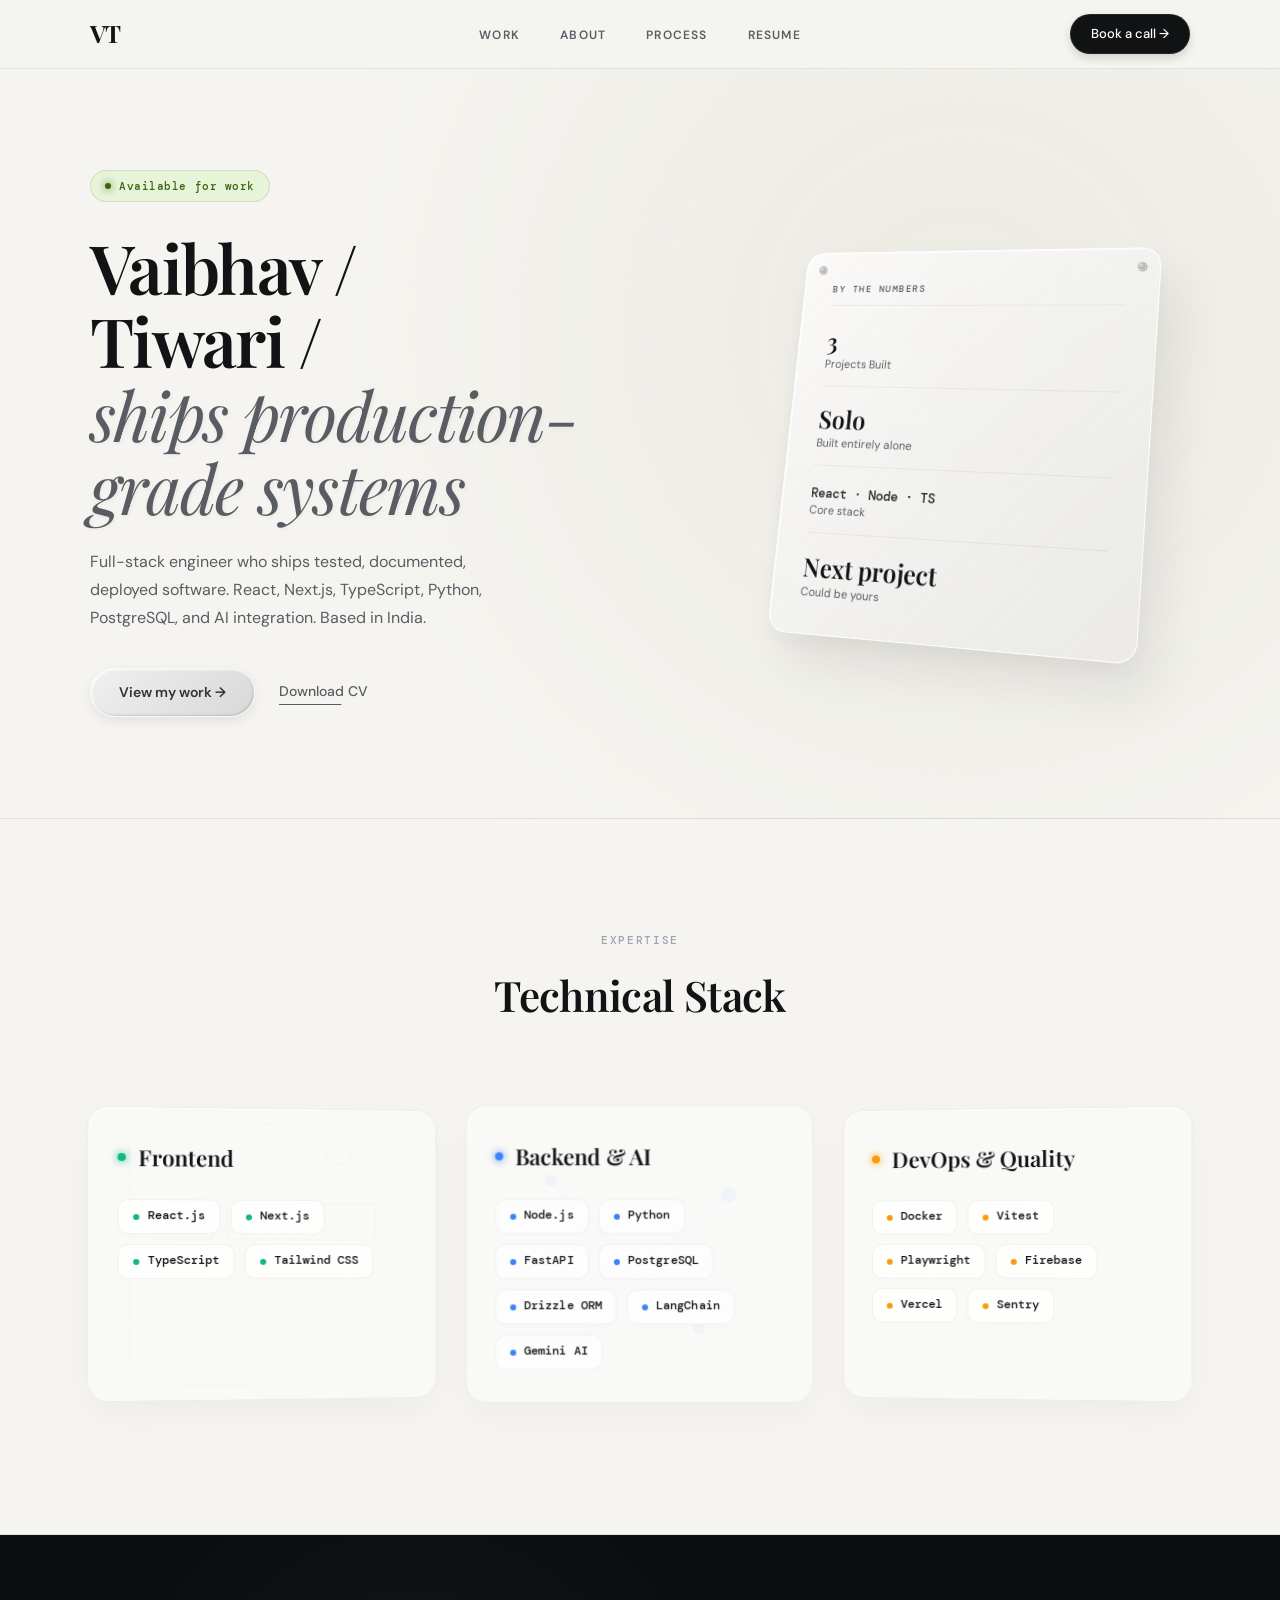
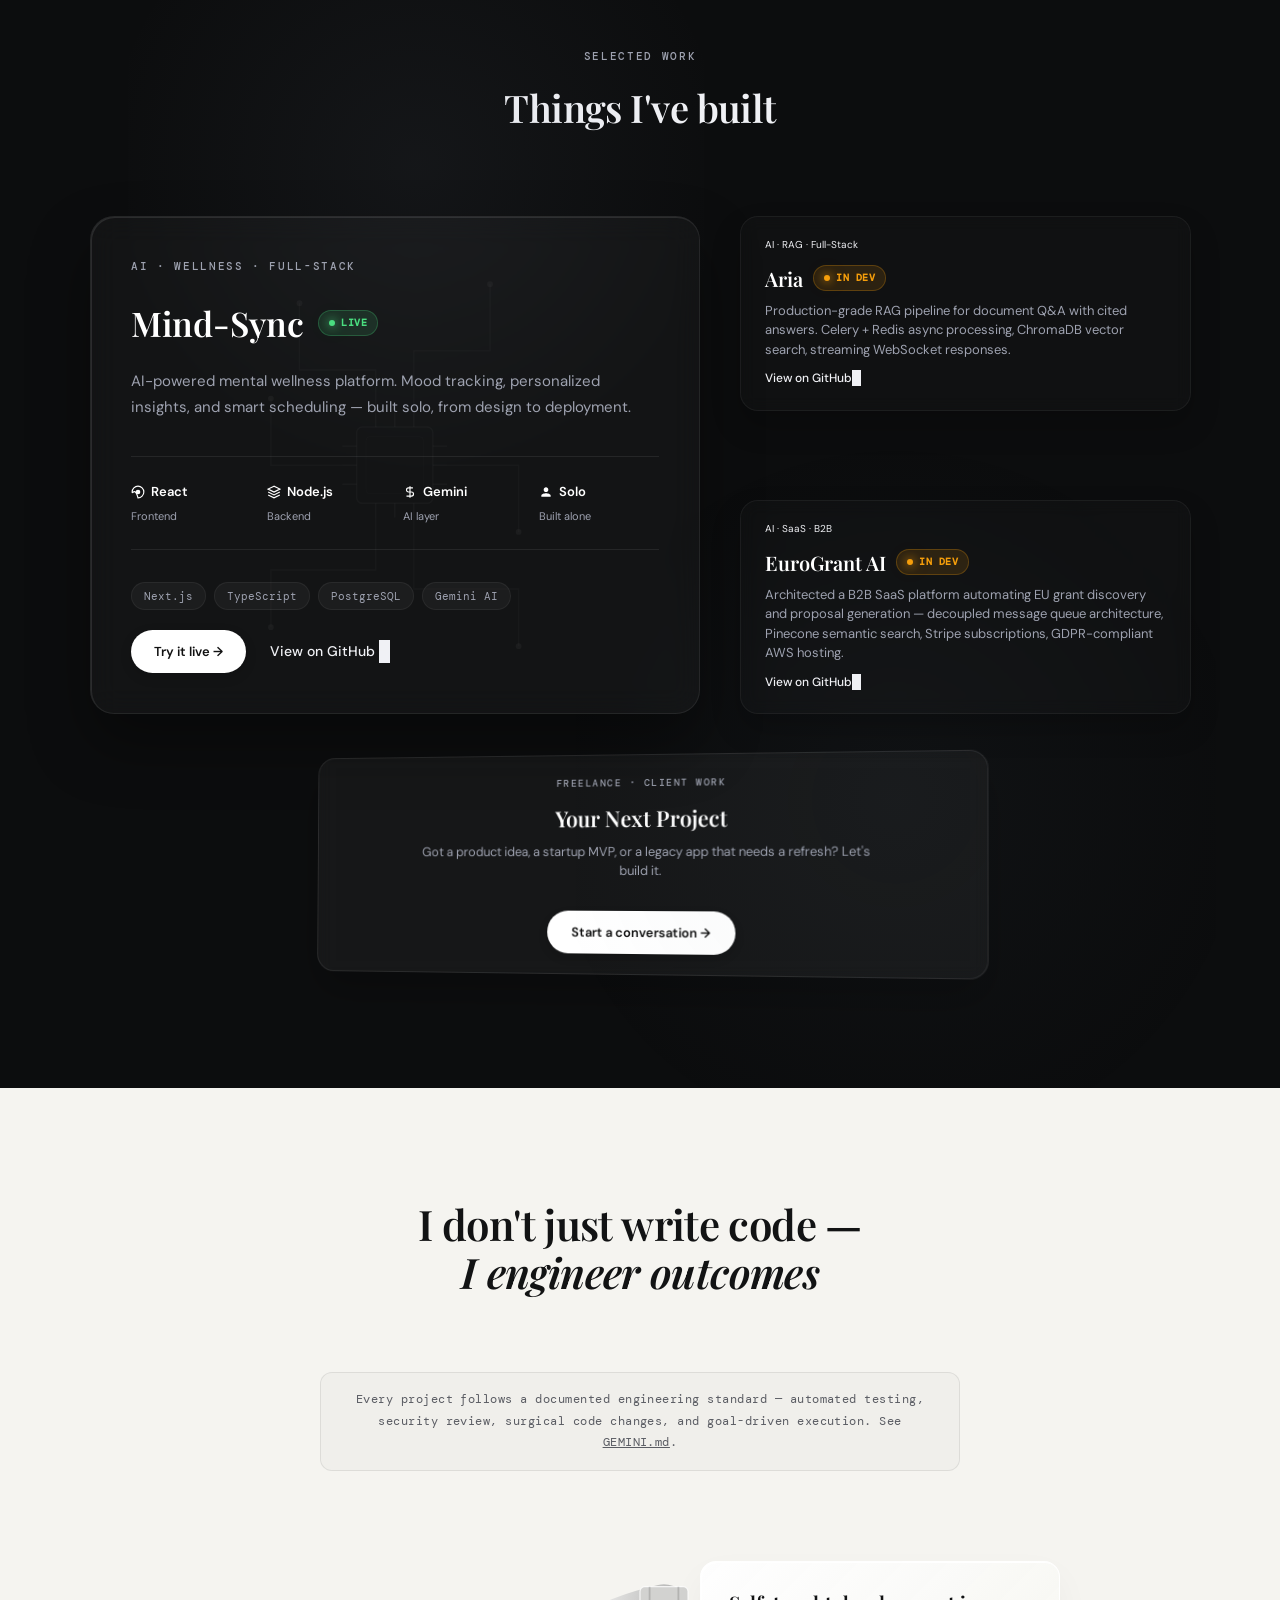
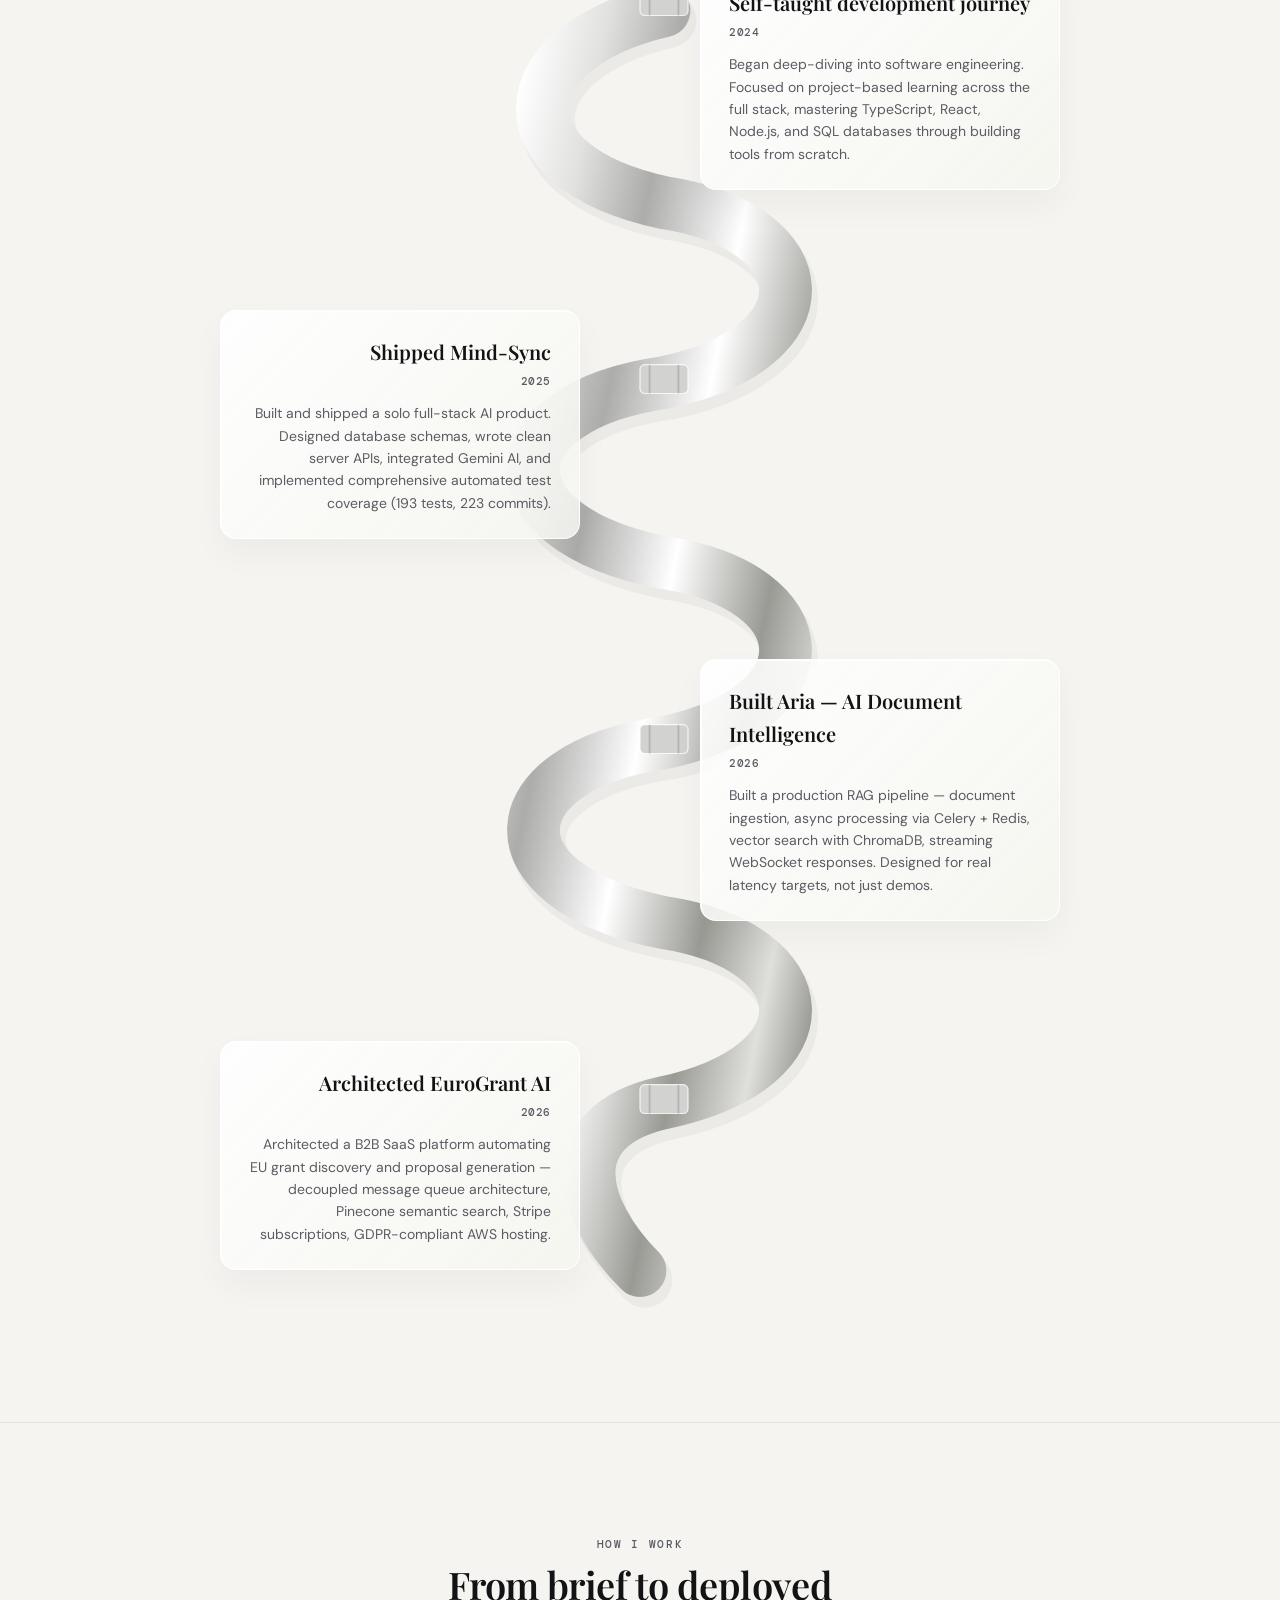
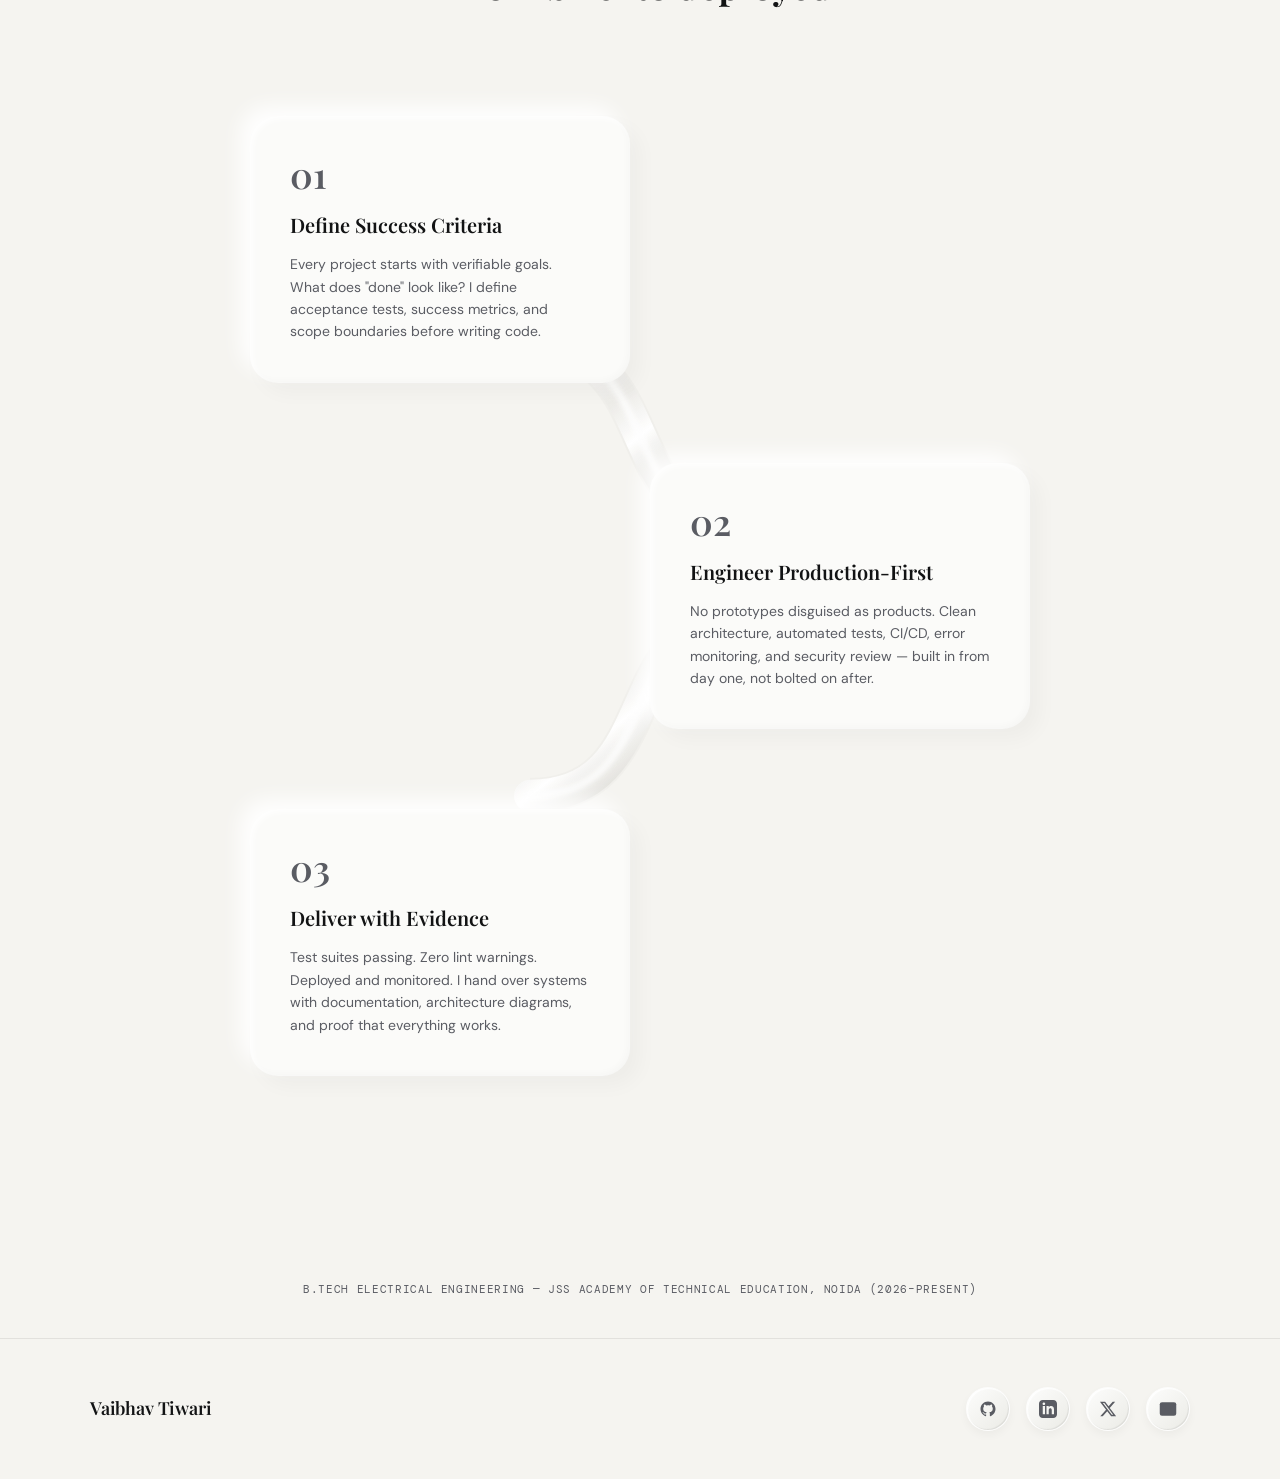
==== commit 4fb4bd84: "design: implement physical mobile gyroscope tilt with LERP smoothing and iOS permission badge" ====
--- a/index.html
+++ b/index.html
@@ -1284,12 +1284,12 @@
         grid-template-columns: 1fr;
         gap: 32px;
       }
-      .glass-card-3d,
-      .glass-card-floater,
-      .hero-stats-3d,
-      .tech-cylinder-wrapper,
-      .tech-cylinder-wrapper .pill,
-      .card-bg-pattern {
+      body:not(.gyro-active) .glass-card-3d,
+      body:not(.gyro-active) .glass-card-floater,
+      body:not(.gyro-active) .hero-stats-3d,
+      body:not(.gyro-active) .tech-cylinder-wrapper,
+      body:not(.gyro-active) .tech-cylinder-wrapper .pill,
+      body:not(.gyro-active) .card-bg-pattern {
         transform: none !important;
       }
       .tech-cylinder-wrapper {
@@ -1643,6 +1643,67 @@
     .scroll-reveal.is-revealed {
       opacity: 1;
       transform: translateY(0);
+    }
+
+    /* Mobile Gyroscope 3D Parallax Tilt */
+    .gyro-permission-badge {
+      position: fixed;
+      bottom: 24px;
+      right: 24px;
+      background: rgba(255, 255, 255, 0.75);
+      border: 1px solid rgba(0, 0, 0, 0.08);
+      backdrop-filter: blur(12px);
+      -webkit-backdrop-filter: blur(12px);
+      border-radius: 99px;
+      padding: 10px 20px;
+      box-shadow: 
+        0 10px 30px rgba(0,0,0,0.06),
+        inset 1px 1px 0 rgba(255,255,255,0.6);
+      z-index: 9999;
+      cursor: pointer;
+      display: flex;
+      align-items: center;
+      transition: opacity 0.4s ease, transform 0.3s cubic-bezier(0.2, 0.8, 0.2, 1);
+      animation: gyroPulse 2s infinite ease-in-out;
+    }
+    .gyro-permission-badge:hover {
+      transform: scale(1.04);
+      background: rgba(255, 255, 255, 0.9);
+    }
+    .gyro-permission-badge:active {
+      transform: scale(0.96);
+    }
+    .gyro-inner {
+      display: flex;
+      align-items: center;
+      gap: 8px;
+      font-family: var(--mono);
+      font-size: 11.5px;
+      font-weight: 600;
+      color: var(--fg-light);
+      letter-spacing: 0.02em;
+    }
+    .gyro-icon {
+      color: #3b82f6;
+    }
+    @keyframes gyroPulse {
+      0% { box-shadow: 0 10px 30px rgba(59, 130, 246, 0.06); }
+      50% { box-shadow: 0 10px 35px rgba(59, 130, 246, 0.16); }
+      100% { box-shadow: 0 10px 30px rgba(59, 130, 246, 0.06); }
+    }
+    
+    body.gyro-active .glass-card-3d,
+    body.gyro-active .glass-card-floater,
+    body.gyro-active .hero-stats-3d,
+    body.gyro-active .timeline-box-3d {
+      transition: transform 0.25s cubic-bezier(0.2, 0.8, 0.2, 1) !important;
+    }
+    
+    /* Optimize transition for timeline boxes when we do 3D hover on desktop too */
+    .timeline-box-3d {
+      transform-style: preserve-3d;
+      will-change: transform;
+      transition: transform 0.35s cubic-bezier(0.2, 0.8, 0.2, 1), box-shadow 0.35s;
     }
   </style>
 </head>
@@ -2065,7 +2126,7 @@
                 <div class="timeline-box-3d scroll-reveal">
                    <h4 class="title">Shipped Mind-Sync</h4>
                    <span class="date">2025</span>
-                   <p class="desc">Built and shipped a solo full-stack AI product. Designed database schemas, wrote clean server APIs, integrated Gemini AI, and implemented comprehensive automated test coverage (109 tests, 164 commits).</p>
+                   <p class="desc">Built and shipped a solo full-stack AI product. Designed database schemas, wrote clean server APIs, integrated Gemini AI, and implemented comprehensive automated test coverage (193 tests, 223 commits).</p>
                 </div>
              </div>
              <div class="timeline-right-col"></div>
@@ -2424,7 +2485,7 @@
        3D PARALLAX HOVER EFFECT
        ────────────────────────────────────────── */
     const maxTilt = 10; // max tilt degrees (user-approved)
-    const cards3d = document.querySelectorAll('.glass-card-3d, .hero-stats-3d, .glass-card-floater');
+    const cards3d = document.querySelectorAll('.glass-card-3d, .hero-stats-3d, .glass-card-floater, .timeline-box-3d');
 
     // Track default rest state transformations
     const getRestTransform = (element) => {
@@ -2503,6 +2564,114 @@
         techWrapper.style.transform = 'rotateY(0deg) rotateX(0deg)';
       });
     }
+
+    /* ──────────────────────────────────────────
+       MOBILE GYROSCOPE 3D TILT EFFECT
+       ────────────────────────────────────────── */
+    let gyroActive = false;
+    let targetBeta = 0;
+    let targetGamma = 0;
+    let currentBeta = 0;
+    let currentGamma = 0;
+
+    function initGyroscope() {
+      gyroActive = true;
+      document.body.classList.add('gyro-active');
+      
+      window.addEventListener('deviceorientation', (e) => {
+        if (e.beta === null || e.gamma === null) return;
+        
+        // Calibrate rest angle Beta held at ~45 degrees towards the user
+        let betaOffset = e.beta - 45;
+        let gammaOffset = e.gamma;
+        
+        // Clamp orientation tilt offsets (up to 25 degrees of rotation deviation)
+        betaOffset = Math.max(-25, Math.min(25, betaOffset));
+        gammaOffset = Math.max(-25, Math.min(25, gammaOffset));
+        
+        // Normalize values between -1 and 1
+        targetBeta = betaOffset / 25;
+        targetGamma = gammaOffset / 25;
+      });
+      
+      // Start LERP loop
+      requestAnimationFrame(updateGyroParallax);
+    }
+
+    function updateGyroParallax() {
+      if (!gyroActive) return;
+      
+      // Linear Interpolation (LERP) for high-fluidity dampening (factor of 0.1)
+      currentBeta += (targetBeta - currentBeta) * 0.1;
+      currentGamma += (targetGamma - currentGamma) * 0.1;
+      
+      // Convert normalized dampening to degrees (max tilt 10 degrees)
+      const tiltX = (currentBeta * 10).toFixed(2);  // rotation around X-axis
+      const tiltY = (currentGamma * -10).toFixed(2); // rotation around Y-axis
+      
+      // 1. Apply physical tilt transforms to all cards on mobile viewports
+      const mobileTiltCards = document.querySelectorAll('.glass-card-3d, .hero-stats-3d, .glass-card-floater, .timeline-box-3d');
+      mobileTiltCards.forEach(card => {
+        if (window.innerWidth <= 768) {
+          card.style.transform = `perspective(1000px) rotateX(${tiltX}deg) rotateY(${tiltY}deg)`;
+        }
+      });
+      
+      // 2. Rotate the entire tech stack curved segment segment curvely
+      const mobileTechWrapper = document.querySelector('.tech-cylinder-wrapper');
+      if (mobileTechWrapper && window.innerWidth <= 768) {
+        const wrapperAngleY = (currentGamma * -12).toFixed(2);
+        const wrapperAngleX = (currentBeta * 6).toFixed(2);
+        mobileTechWrapper.style.transform = `rotateY(${wrapperAngleY}deg) rotateX(${wrapperAngleX}deg)`;
+      }
+      
+      requestAnimationFrame(updateGyroParallax);
+    }
+
+    // Auto-detect and initialization
+    window.addEventListener('DOMContentLoaded', () => {
+      const isMobile = /Mobi|Android|iPhone|iPad|iPod/i.test(navigator.userAgent) || window.innerWidth <= 768;
+      if (!isMobile) return;
+      
+      if (typeof DeviceOrientationEvent !== 'undefined' && typeof DeviceOrientationEvent.requestPermission === 'function') {
+        // iOS 13+ device orientation prompt badge creation
+        const badge = document.createElement('div');
+        badge.className = 'gyro-permission-badge';
+        badge.innerHTML = `
+          <div class="gyro-inner">
+            <svg class="gyro-icon" viewBox="0 0 24 24" width="16" height="16">
+              <path fill="currentColor" d="M16 1H8C6.9 1 6 1.9 6 3v18c0 1.1 0.9 2 2 2h8c1.1 0 2-.9 2-2V3c0-1.1-.9-2-2-2zm0 18H8V5h8v14z"/>
+            </svg>
+            <span>Enable 3D Tilt</span>
+          </div>
+        `;
+        document.body.appendChild(badge);
+        
+        badge.addEventListener('click', () => {
+          DeviceOrientationEvent.requestPermission()
+            .then(response => {
+              if (response === 'granted') {
+                badge.style.opacity = '0';
+                badge.style.transform = 'scale(0.8) translateY(10px)';
+                setTimeout(() => badge.remove(), 400);
+                initGyroscope();
+              }
+            })
+            .catch(console.error);
+        });
+      } else {
+        // Android or non-iOS orientation detector
+        if (window.DeviceOrientationEvent) {
+          const testGyro = (e) => {
+            if (e.beta !== null && e.gamma !== null) {
+              initGyroscope();
+            }
+            window.removeEventListener('deviceorientation', testGyro);
+          };
+          window.addEventListener('deviceorientation', testGyro);
+        }
+      }
+    });
   </script>
 </body>
 </html>
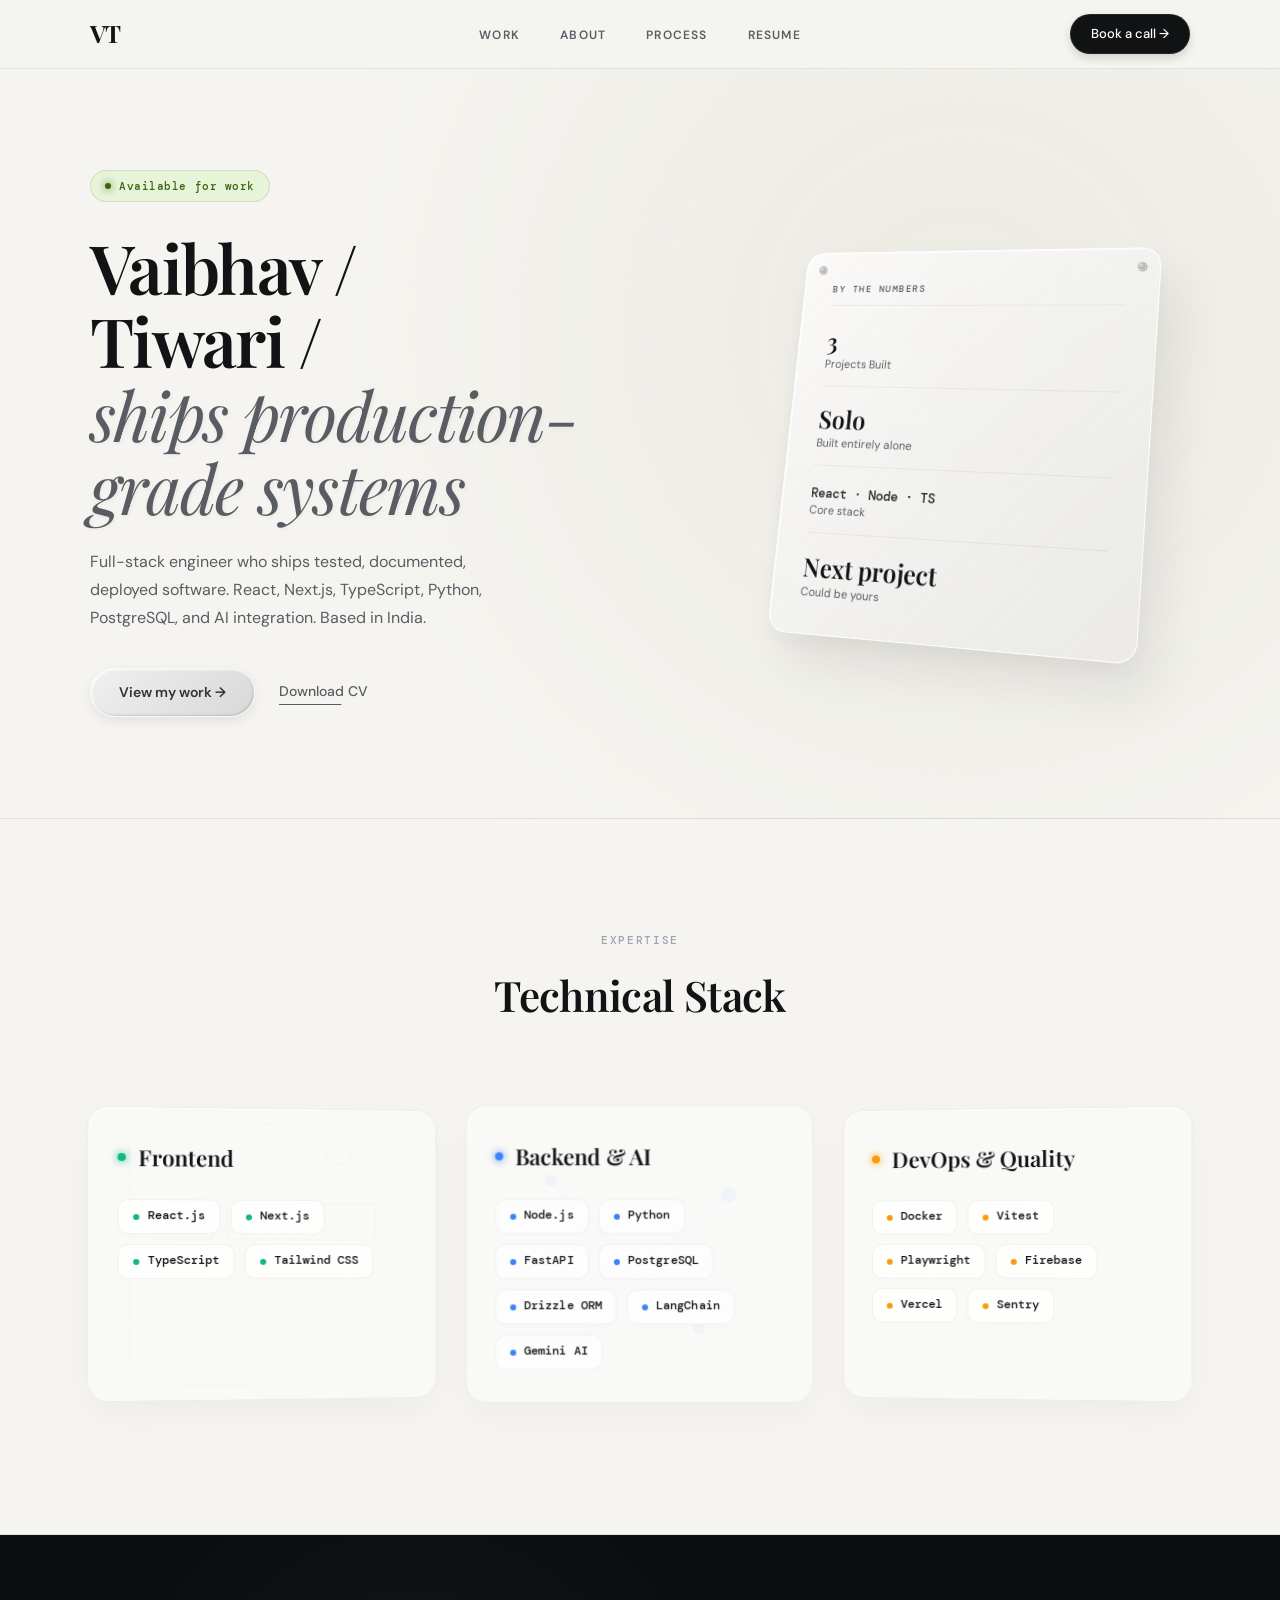
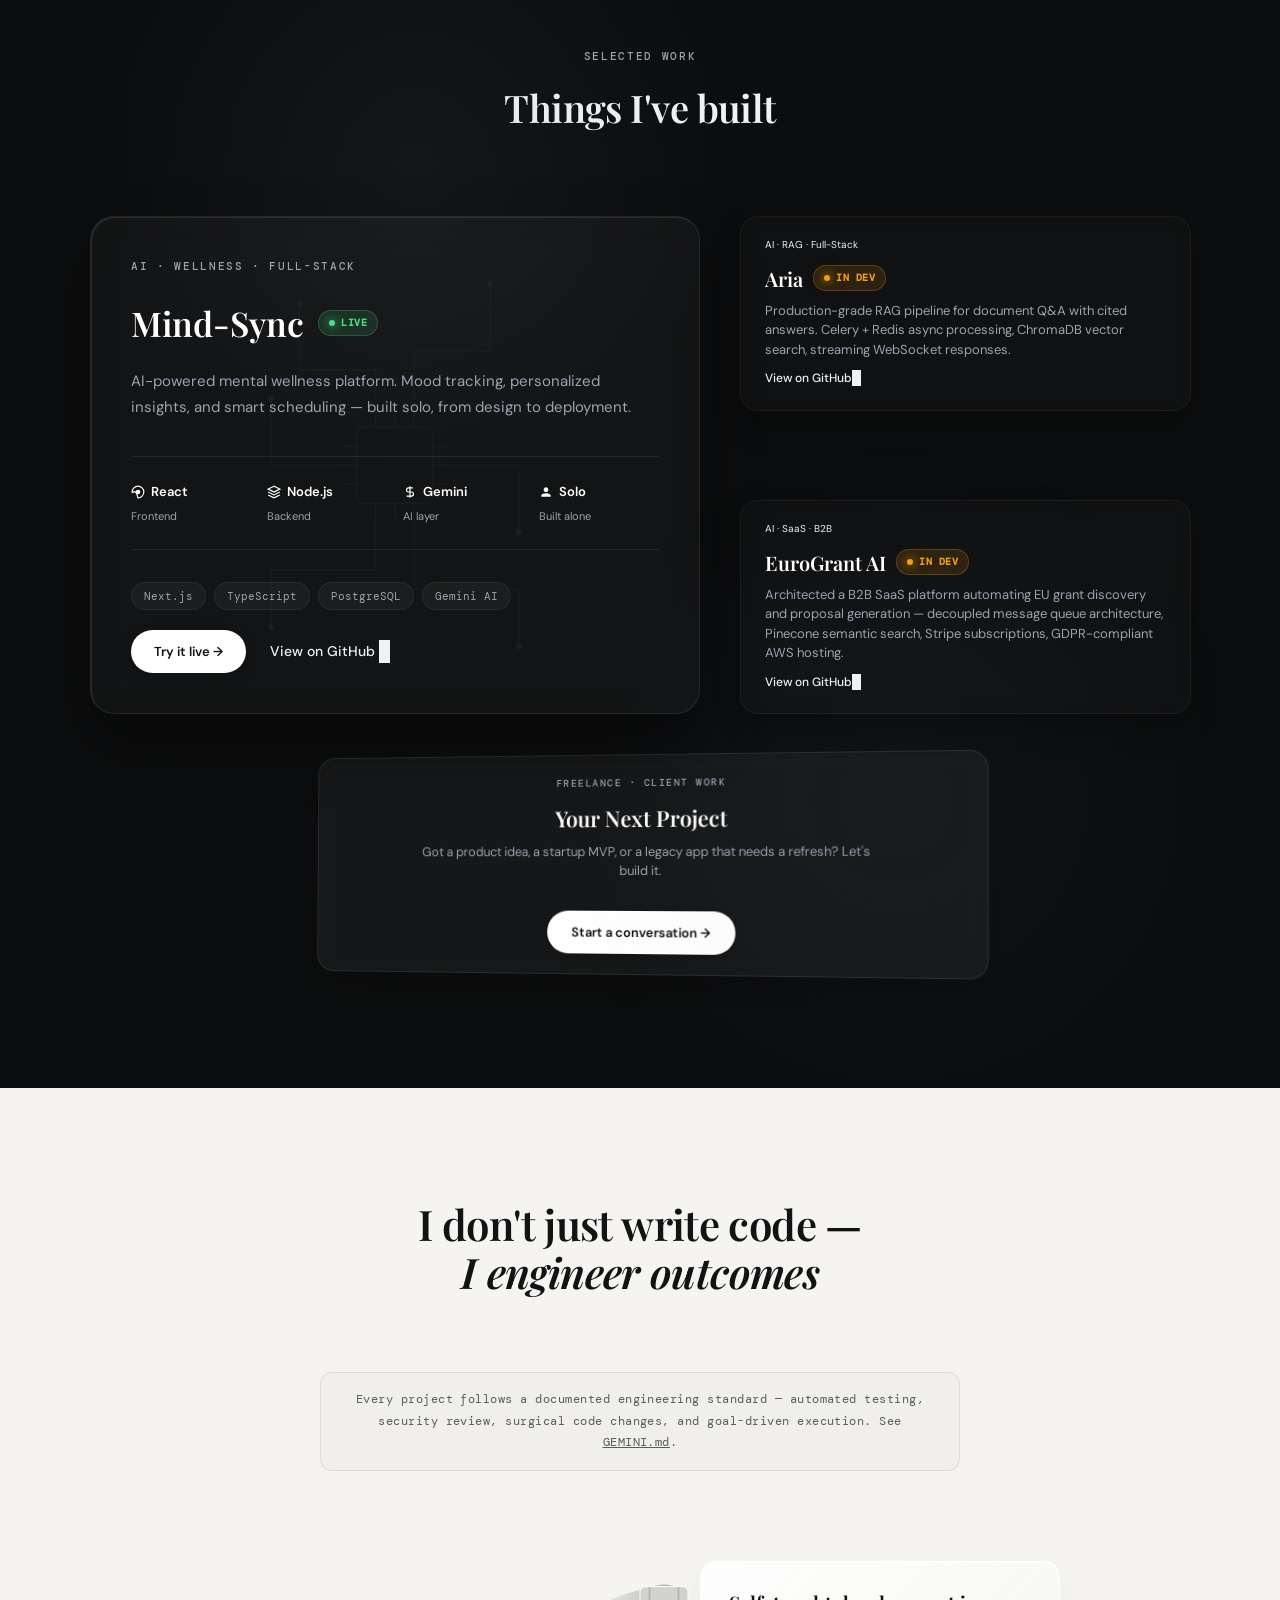
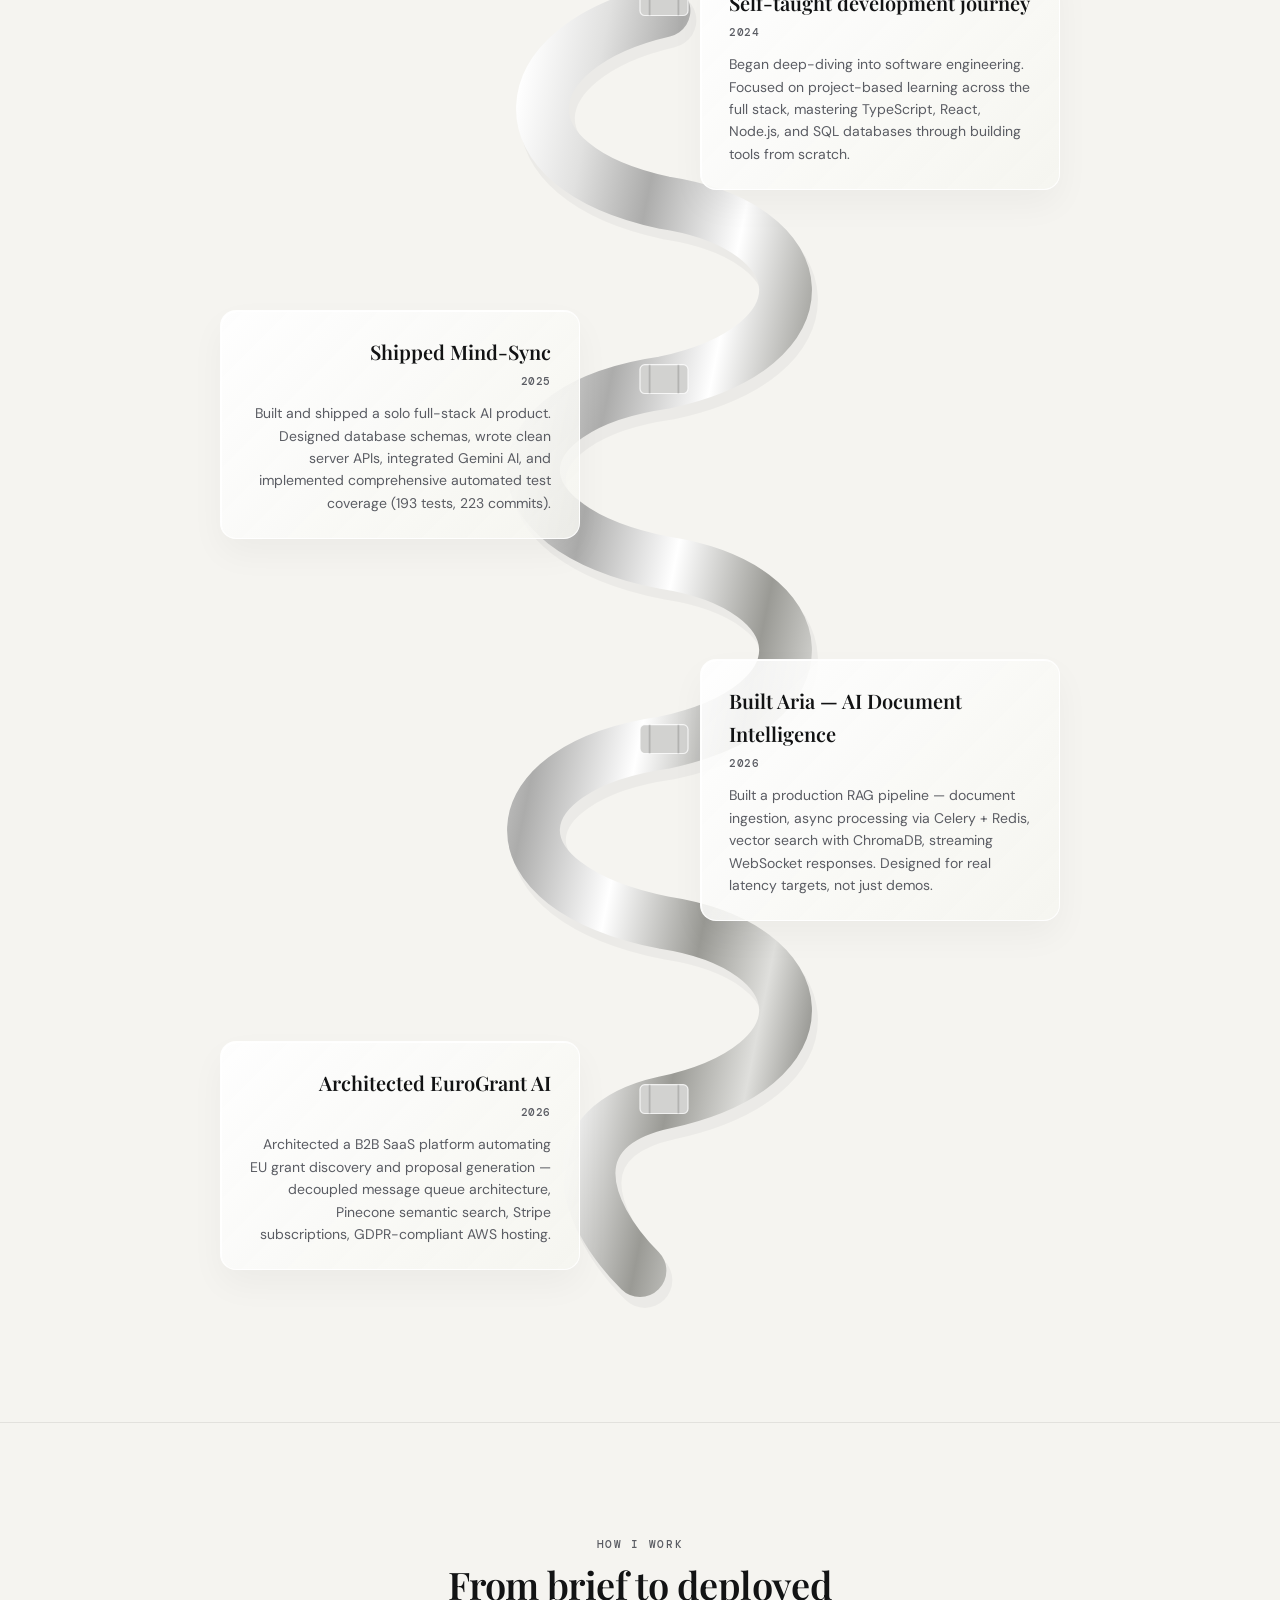
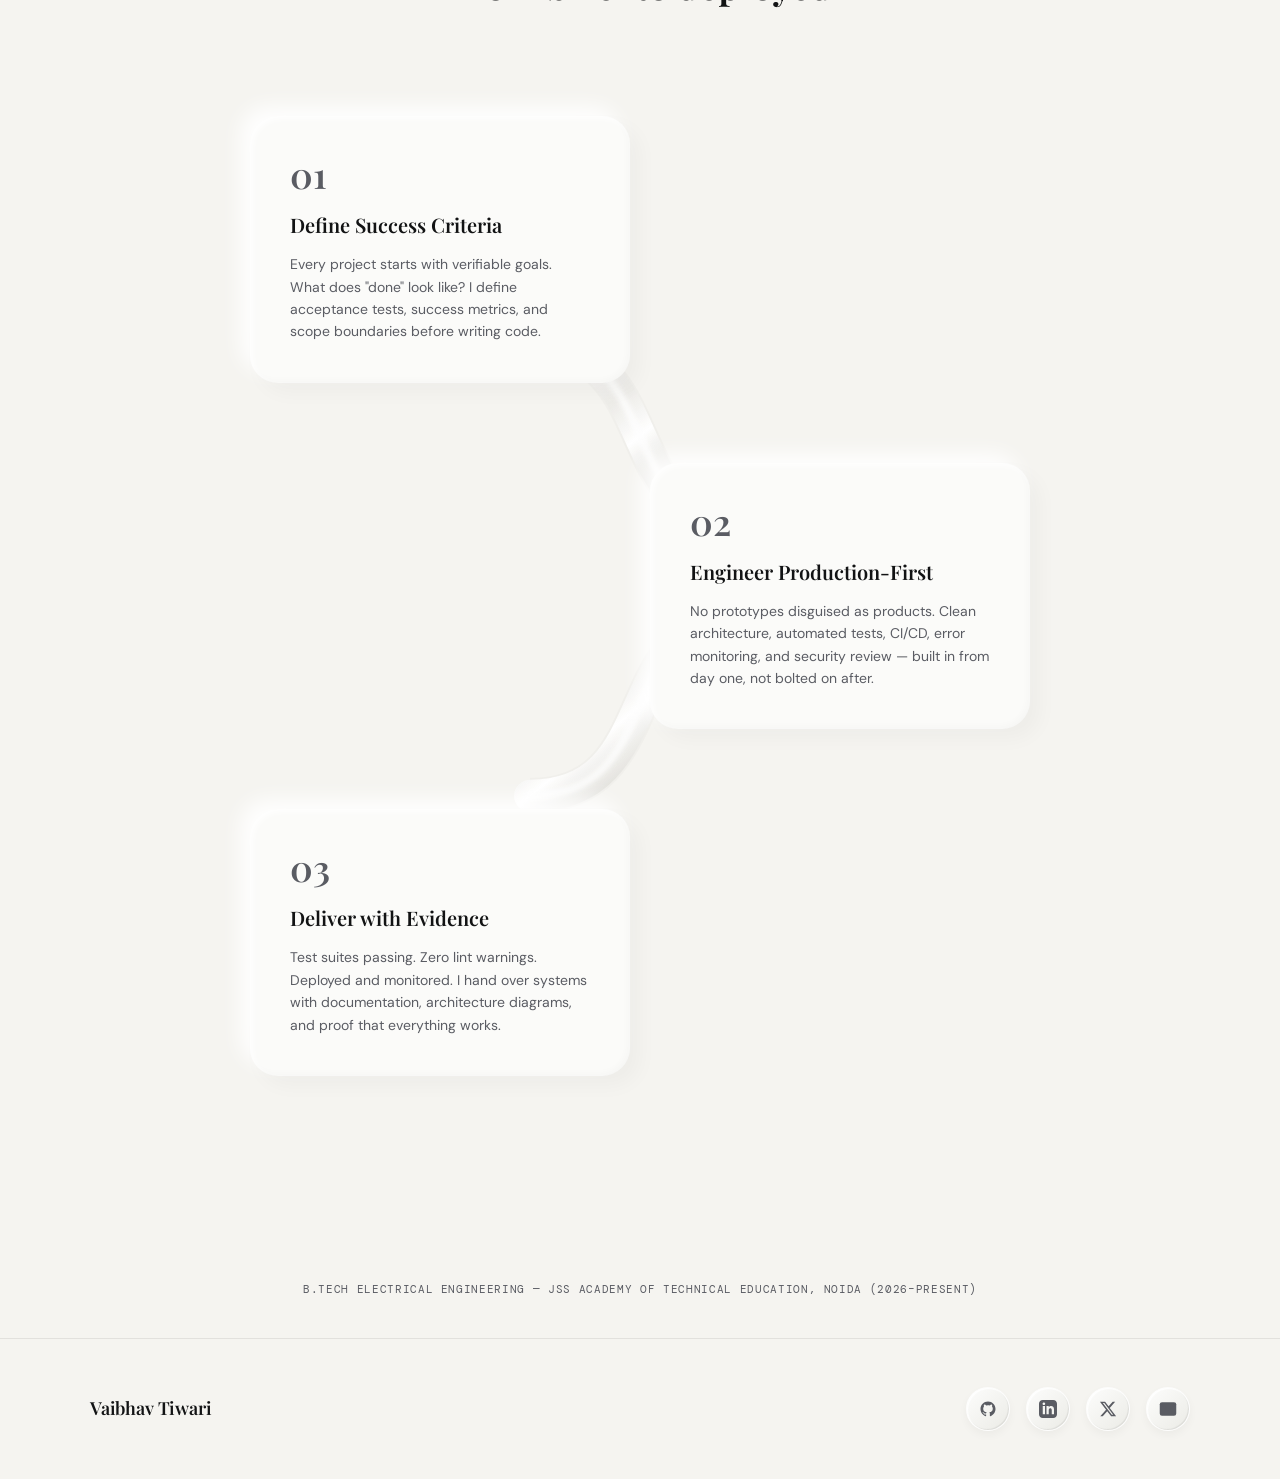
==== commit 263e1dc2: "design: add 3D parallax tilt support to timeline boxes on hover" ====
--- a/index.html
+++ b/index.html
@@ -1645,67 +1645,7 @@
       transform: translateY(0);
     }
 
-    /* Mobile Gyroscope 3D Parallax Tilt */
-    .gyro-permission-badge {
-      position: fixed;
-      bottom: 24px;
-      right: 24px;
-      background: rgba(255, 255, 255, 0.75);
-      border: 1px solid rgba(0, 0, 0, 0.08);
-      backdrop-filter: blur(12px);
-      -webkit-backdrop-filter: blur(12px);
-      border-radius: 99px;
-      padding: 10px 20px;
-      box-shadow: 
-        0 10px 30px rgba(0,0,0,0.06),
-        inset 1px 1px 0 rgba(255,255,255,0.6);
-      z-index: 9999;
-      cursor: pointer;
-      display: flex;
-      align-items: center;
-      transition: opacity 0.4s ease, transform 0.3s cubic-bezier(0.2, 0.8, 0.2, 1);
-      animation: gyroPulse 2s infinite ease-in-out;
-    }
-    .gyro-permission-badge:hover {
-      transform: scale(1.04);
-      background: rgba(255, 255, 255, 0.9);
-    }
-    .gyro-permission-badge:active {
-      transform: scale(0.96);
-    }
-    .gyro-inner {
-      display: flex;
-      align-items: center;
-      gap: 8px;
-      font-family: var(--mono);
-      font-size: 11.5px;
-      font-weight: 600;
-      color: var(--fg-light);
-      letter-spacing: 0.02em;
-    }
-    .gyro-icon {
-      color: #3b82f6;
-    }
-    @keyframes gyroPulse {
-      0% { box-shadow: 0 10px 30px rgba(59, 130, 246, 0.06); }
-      50% { box-shadow: 0 10px 35px rgba(59, 130, 246, 0.16); }
-      100% { box-shadow: 0 10px 30px rgba(59, 130, 246, 0.06); }
-    }
-    
-    body.gyro-active .glass-card-3d,
-    body.gyro-active .glass-card-floater,
-    body.gyro-active .hero-stats-3d,
-    body.gyro-active .timeline-box-3d {
-      transition: transform 0.25s cubic-bezier(0.2, 0.8, 0.2, 1) !important;
-    }
-    
-    /* Optimize transition for timeline boxes when we do 3D hover on desktop too */
-    .timeline-box-3d {
-      transform-style: preserve-3d;
-      will-change: transform;
-      transition: transform 0.35s cubic-bezier(0.2, 0.8, 0.2, 1), box-shadow 0.35s;
-    }
-  </style>
+      </style>
 </head>
 <body>
   <a href="#main" class="skip">Skip to main content</a>
@@ -2565,113 +2505,6 @@
       });
     }
 
-    /* ──────────────────────────────────────────
-       MOBILE GYROSCOPE 3D TILT EFFECT
-       ────────────────────────────────────────── */
-    let gyroActive = false;
-    let targetBeta = 0;
-    let targetGamma = 0;
-    let currentBeta = 0;
-    let currentGamma = 0;
-
-    function initGyroscope() {
-      gyroActive = true;
-      document.body.classList.add('gyro-active');
-      
-      window.addEventListener('deviceorientation', (e) => {
-        if (e.beta === null || e.gamma === null) return;
-        
-        // Calibrate rest angle Beta held at ~45 degrees towards the user
-        let betaOffset = e.beta - 45;
-        let gammaOffset = e.gamma;
-        
-        // Clamp orientation tilt offsets (up to 25 degrees of rotation deviation)
-        betaOffset = Math.max(-25, Math.min(25, betaOffset));
-        gammaOffset = Math.max(-25, Math.min(25, gammaOffset));
-        
-        // Normalize values between -1 and 1
-        targetBeta = betaOffset / 25;
-        targetGamma = gammaOffset / 25;
-      });
-      
-      // Start LERP loop
-      requestAnimationFrame(updateGyroParallax);
-    }
-
-    function updateGyroParallax() {
-      if (!gyroActive) return;
-      
-      // Linear Interpolation (LERP) for high-fluidity dampening (factor of 0.1)
-      currentBeta += (targetBeta - currentBeta) * 0.1;
-      currentGamma += (targetGamma - currentGamma) * 0.1;
-      
-      // Convert normalized dampening to degrees (max tilt 10 degrees)
-      const tiltX = (currentBeta * 10).toFixed(2);  // rotation around X-axis
-      const tiltY = (currentGamma * -10).toFixed(2); // rotation around Y-axis
-      
-      // 1. Apply physical tilt transforms to all cards on mobile viewports
-      const mobileTiltCards = document.querySelectorAll('.glass-card-3d, .hero-stats-3d, .glass-card-floater, .timeline-box-3d');
-      mobileTiltCards.forEach(card => {
-        if (window.innerWidth <= 768) {
-          card.style.transform = `perspective(1000px) rotateX(${tiltX}deg) rotateY(${tiltY}deg)`;
-        }
-      });
-      
-      // 2. Rotate the entire tech stack curved segment segment curvely
-      const mobileTechWrapper = document.querySelector('.tech-cylinder-wrapper');
-      if (mobileTechWrapper && window.innerWidth <= 768) {
-        const wrapperAngleY = (currentGamma * -12).toFixed(2);
-        const wrapperAngleX = (currentBeta * 6).toFixed(2);
-        mobileTechWrapper.style.transform = `rotateY(${wrapperAngleY}deg) rotateX(${wrapperAngleX}deg)`;
-      }
-      
-      requestAnimationFrame(updateGyroParallax);
-    }
-
-    // Auto-detect and initialization
-    window.addEventListener('DOMContentLoaded', () => {
-      const isMobile = /Mobi|Android|iPhone|iPad|iPod/i.test(navigator.userAgent) || window.innerWidth <= 768;
-      if (!isMobile) return;
-      
-      if (typeof DeviceOrientationEvent !== 'undefined' && typeof DeviceOrientationEvent.requestPermission === 'function') {
-        // iOS 13+ device orientation prompt badge creation
-        const badge = document.createElement('div');
-        badge.className = 'gyro-permission-badge';
-        badge.innerHTML = `
-          <div class="gyro-inner">
-            <svg class="gyro-icon" viewBox="0 0 24 24" width="16" height="16">
-              <path fill="currentColor" d="M16 1H8C6.9 1 6 1.9 6 3v18c0 1.1 0.9 2 2 2h8c1.1 0 2-.9 2-2V3c0-1.1-.9-2-2-2zm0 18H8V5h8v14z"/>
-            </svg>
-            <span>Enable 3D Tilt</span>
-          </div>
-        `;
-        document.body.appendChild(badge);
-        
-        badge.addEventListener('click', () => {
-          DeviceOrientationEvent.requestPermission()
-            .then(response => {
-              if (response === 'granted') {
-                badge.style.opacity = '0';
-                badge.style.transform = 'scale(0.8) translateY(10px)';
-                setTimeout(() => badge.remove(), 400);
-                initGyroscope();
-              }
-            })
-            .catch(console.error);
-        });
-      } else {
-        // Android or non-iOS orientation detector
-        if (window.DeviceOrientationEvent) {
-          const testGyro = (e) => {
-            if (e.beta !== null && e.gamma !== null) {
-              initGyroscope();
-            }
-            window.removeEventListener('deviceorientation', testGyro);
-          };
-          window.addEventListener('deviceorientation', testGyro);
-        }
-      }
-    });
-  </script>
+      </script>
 </body>
 </html>
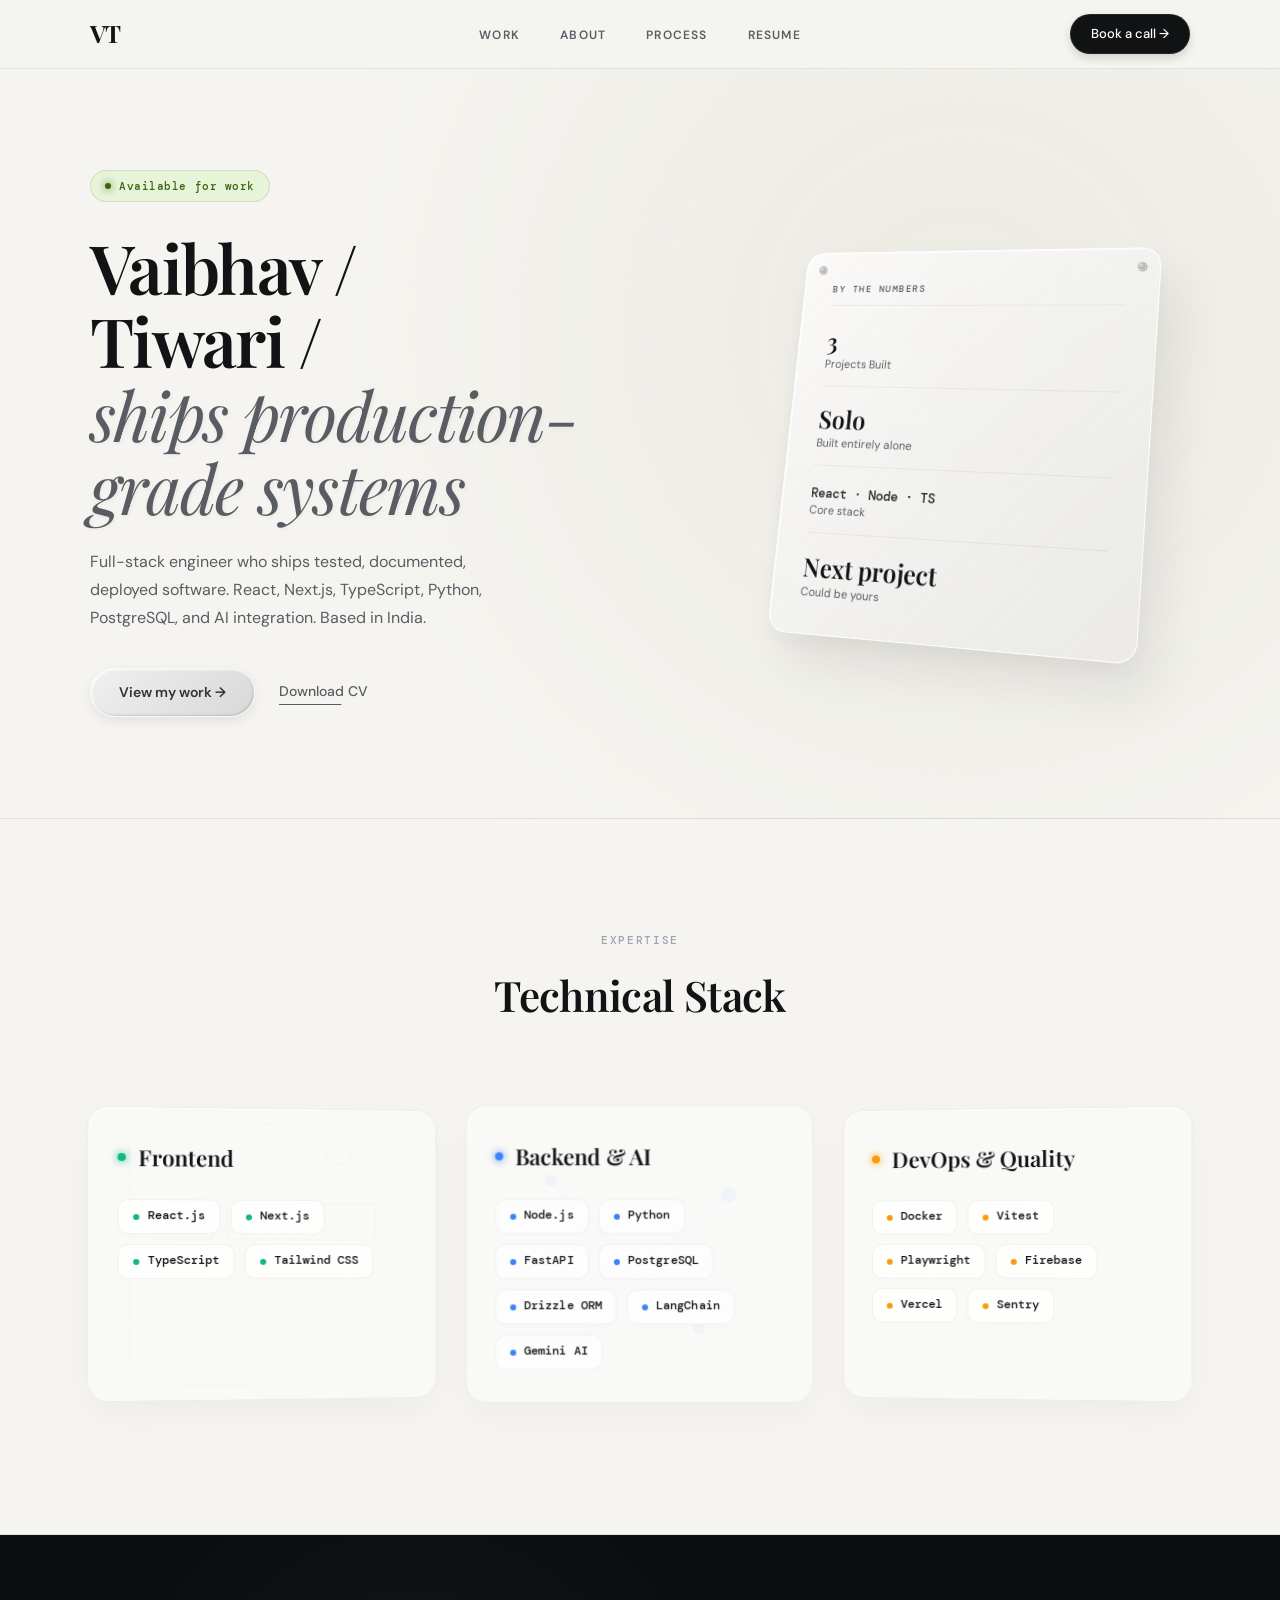
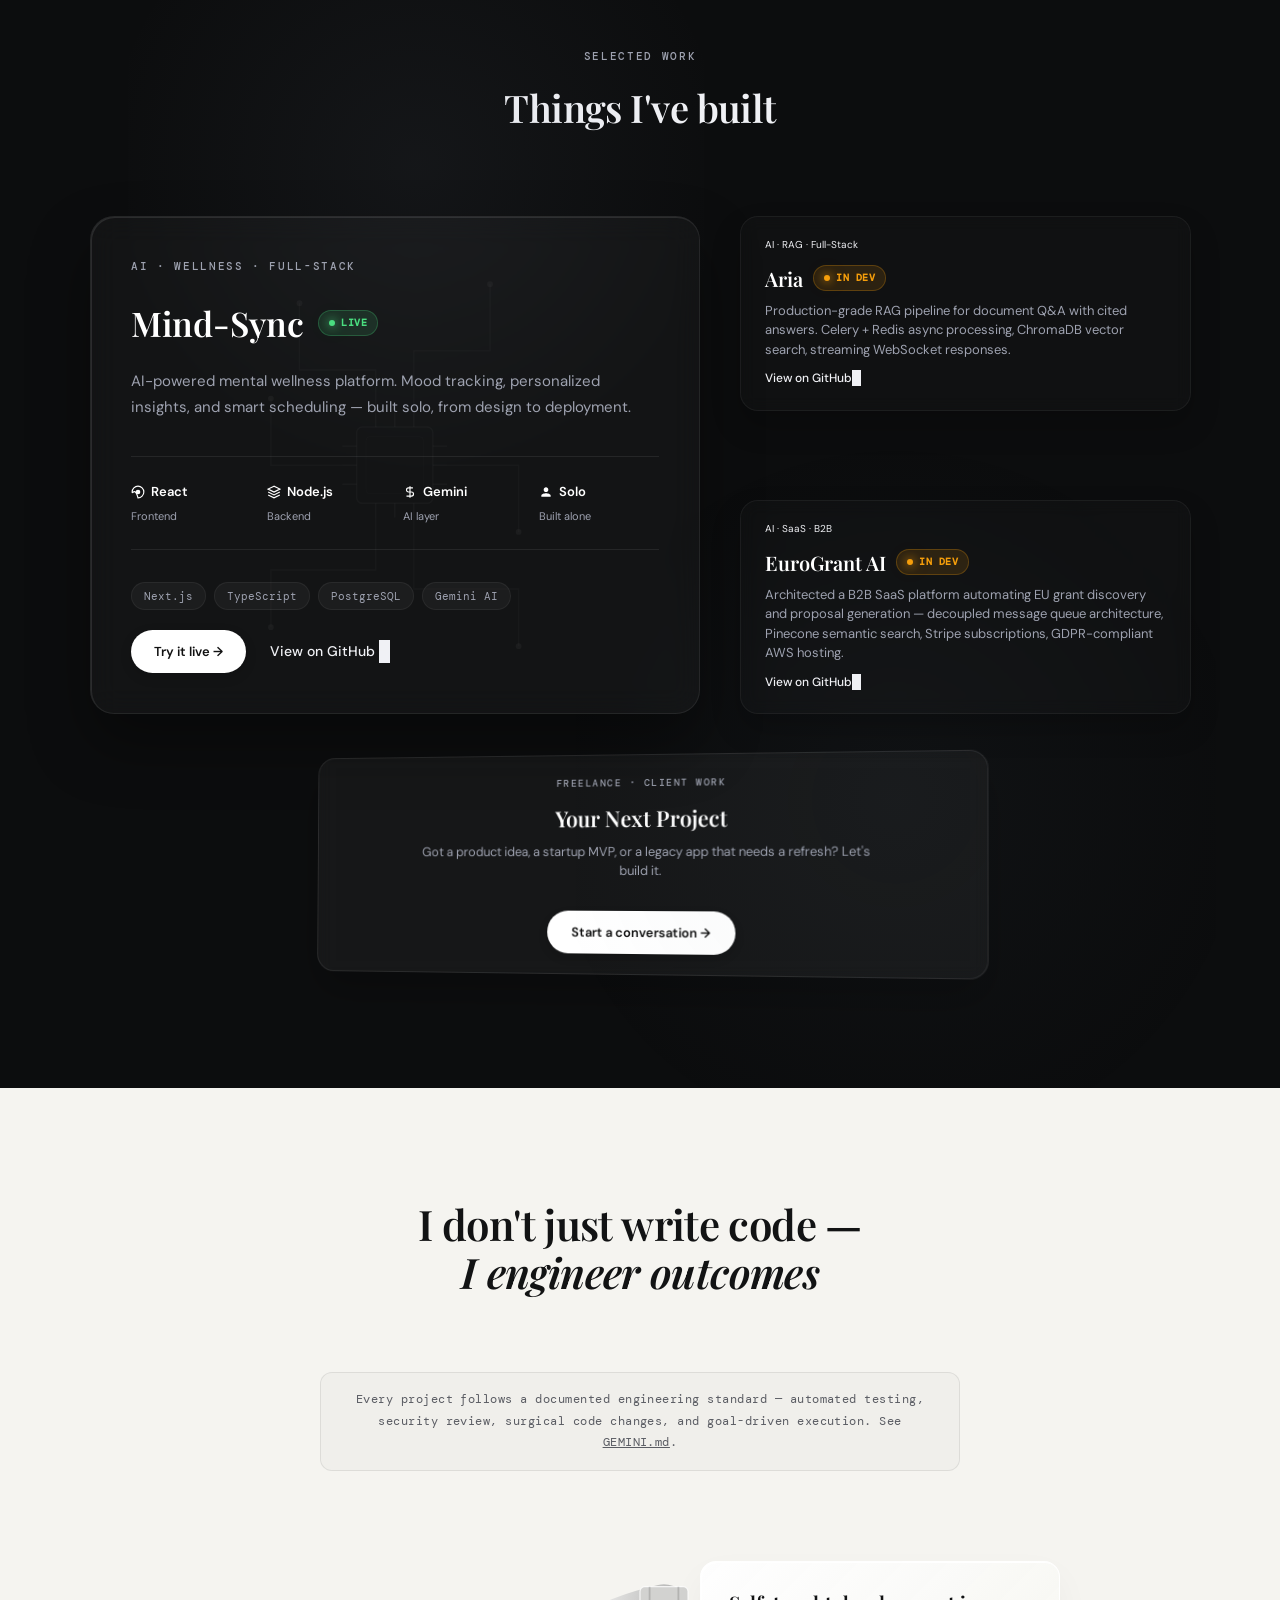
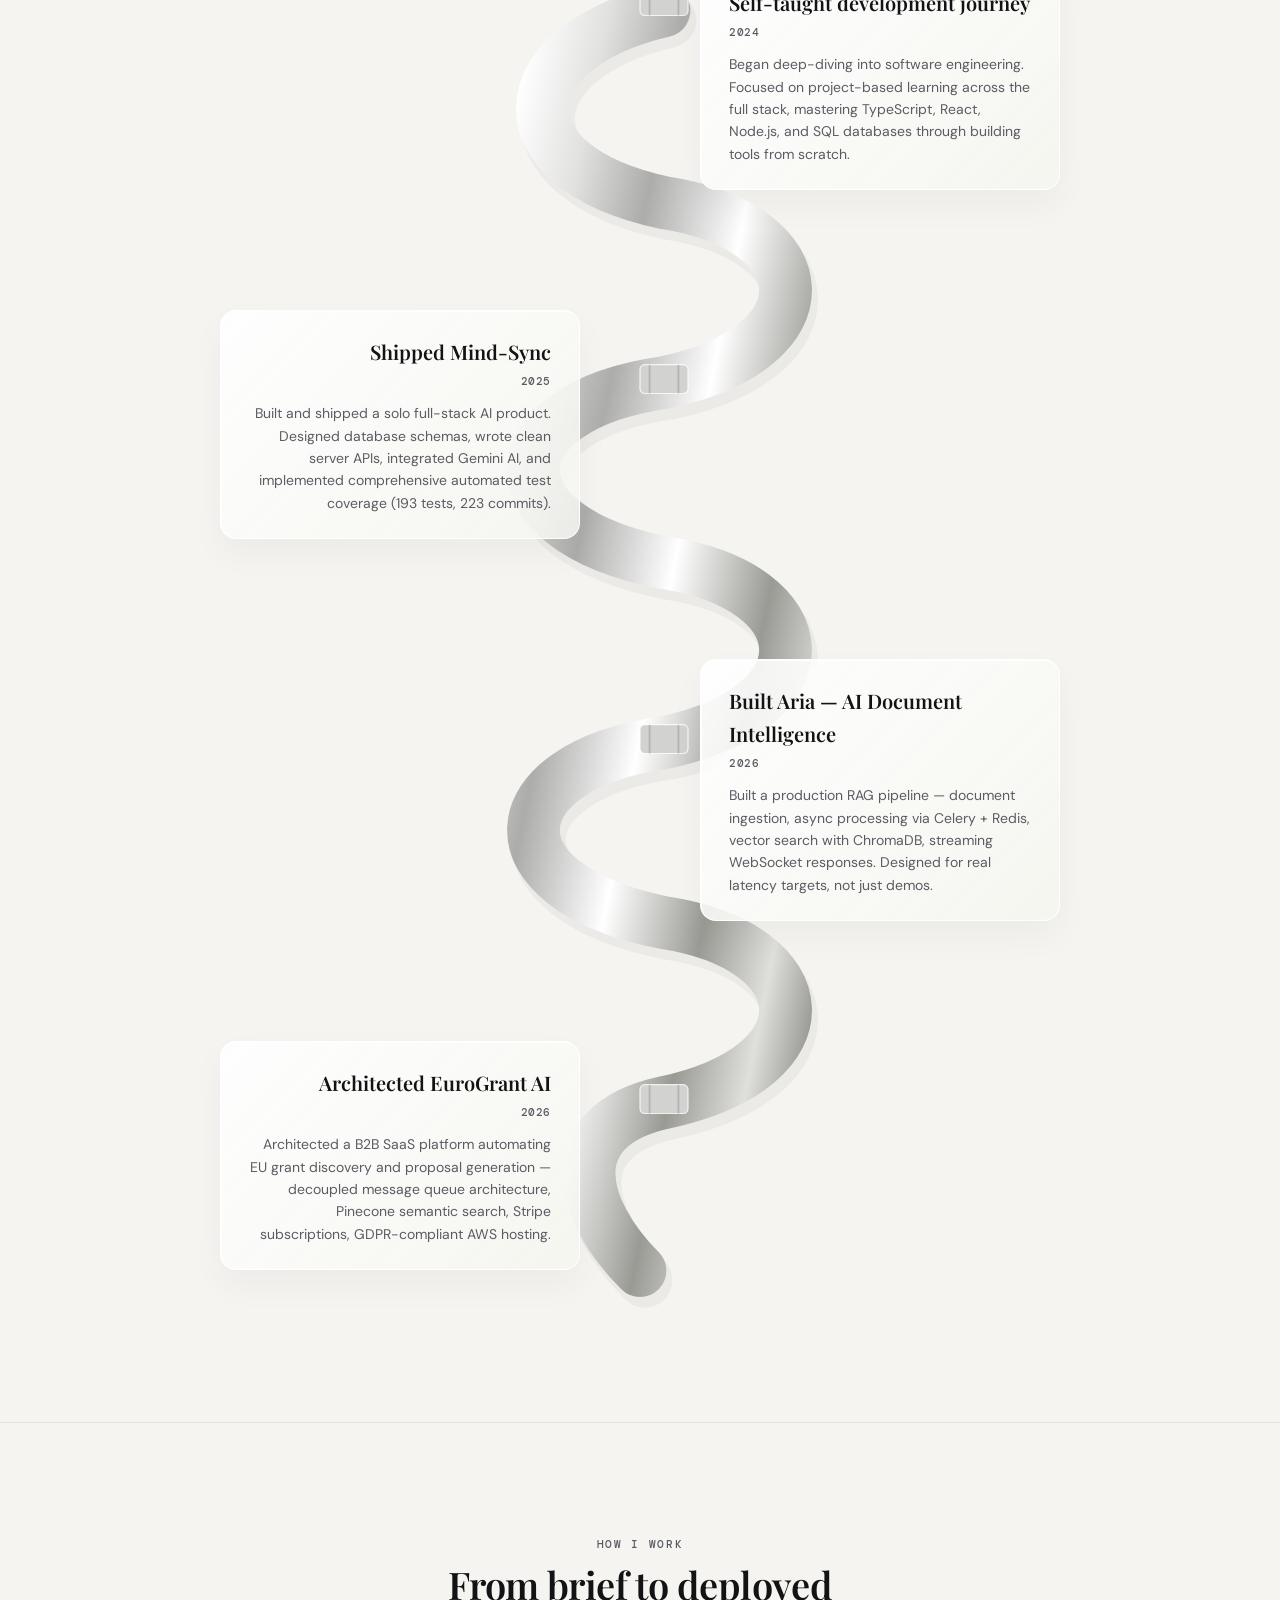
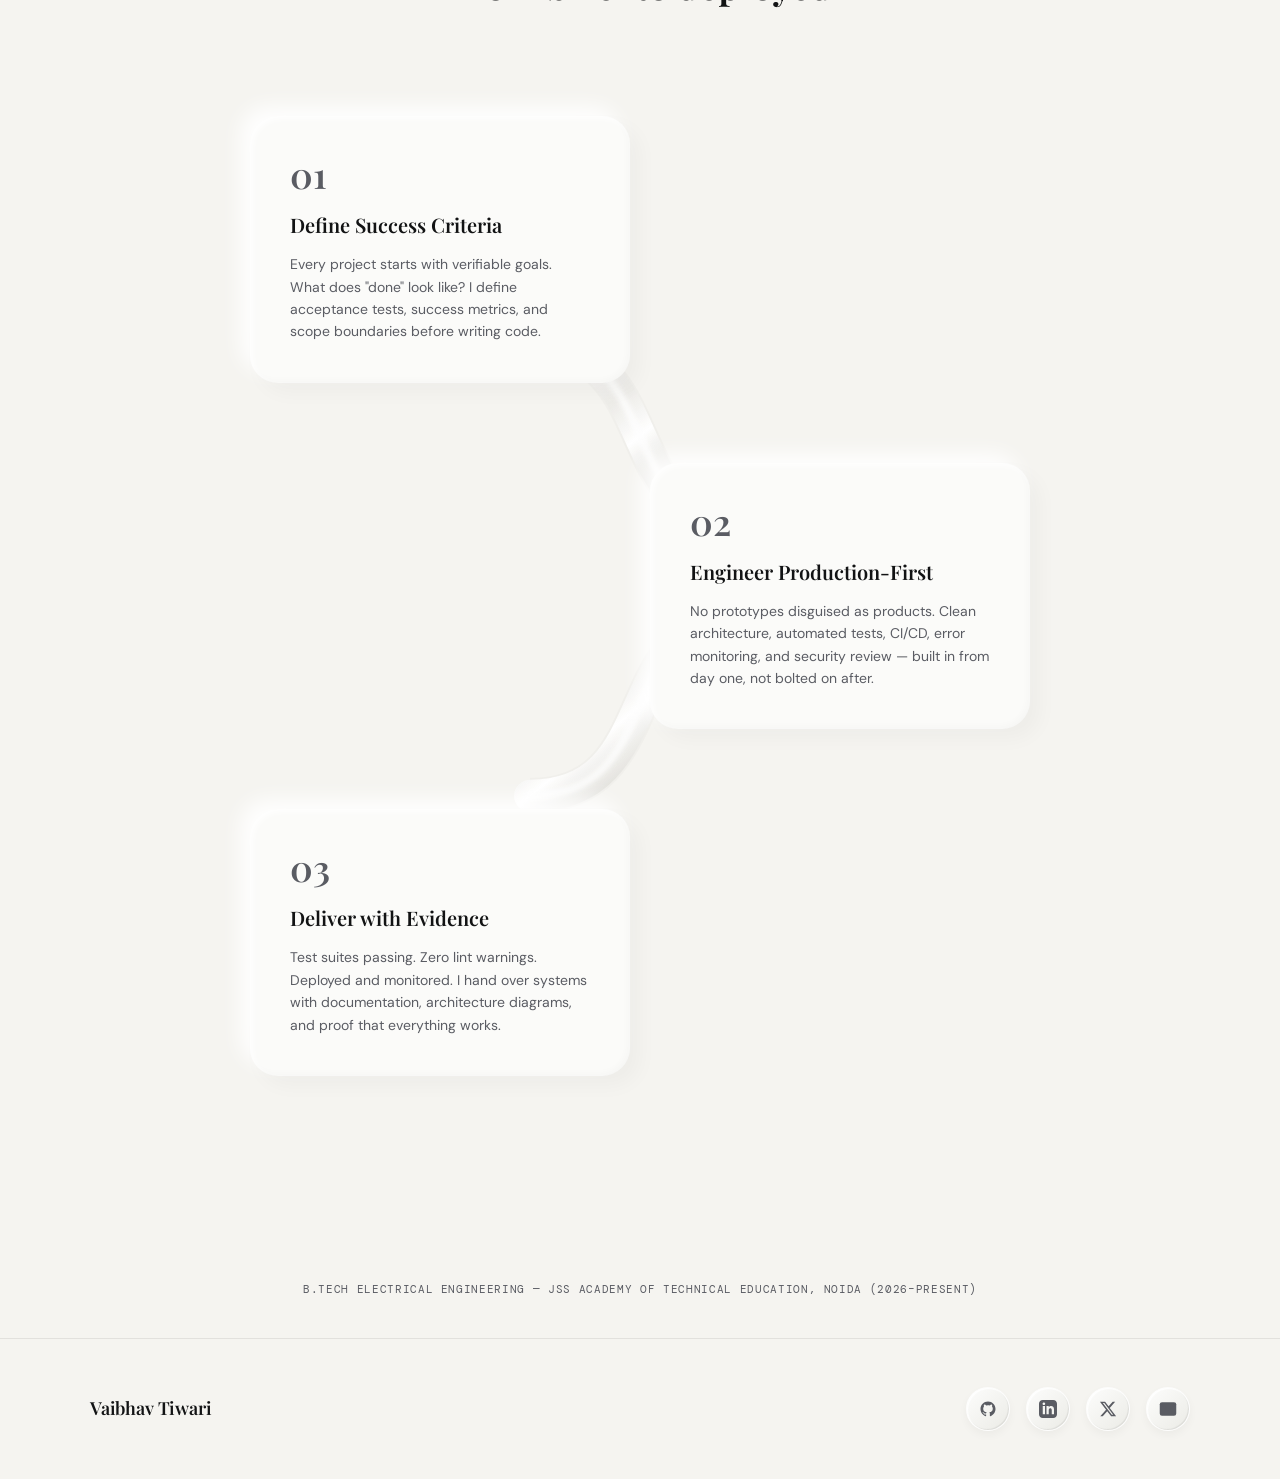
==== commit 1e08c741: "fix(security): add rel='noopener noreferrer' to external blank target links" ====
--- a/index.html
+++ b/index.html
@@ -1645,7 +1645,67 @@
       transform: translateY(0);
     }
 
-      </style>
+    /* Mobile Gyroscope 3D Parallax Tilt */
+    .gyro-permission-badge {
+      position: fixed;
+      bottom: 24px;
+      right: 24px;
+      background: rgba(255, 255, 255, 0.75);
+      border: 1px solid rgba(0, 0, 0, 0.08);
+      backdrop-filter: blur(12px);
+      -webkit-backdrop-filter: blur(12px);
+      border-radius: 99px;
+      padding: 10px 20px;
+      box-shadow: 
+        0 10px 30px rgba(0,0,0,0.06),
+        inset 1px 1px 0 rgba(255,255,255,0.6);
+      z-index: 9999;
+      cursor: pointer;
+      display: flex;
+      align-items: center;
+      transition: opacity 0.4s ease, transform 0.3s cubic-bezier(0.2, 0.8, 0.2, 1);
+      animation: gyroPulse 2s infinite ease-in-out;
+    }
+    .gyro-permission-badge:hover {
+      transform: scale(1.04);
+      background: rgba(255, 255, 255, 0.9);
+    }
+    .gyro-permission-badge:active {
+      transform: scale(0.96);
+    }
+    .gyro-inner {
+      display: flex;
+      align-items: center;
+      gap: 8px;
+      font-family: var(--mono);
+      font-size: 11.5px;
+      font-weight: 600;
+      color: var(--fg-light);
+      letter-spacing: 0.02em;
+    }
+    .gyro-icon {
+      color: #3b82f6;
+    }
+    @keyframes gyroPulse {
+      0% { box-shadow: 0 10px 30px rgba(59, 130, 246, 0.06); }
+      50% { box-shadow: 0 10px 35px rgba(59, 130, 246, 0.16); }
+      100% { box-shadow: 0 10px 30px rgba(59, 130, 246, 0.06); }
+    }
+    
+    body.gyro-active .glass-card-3d,
+    body.gyro-active .glass-card-floater,
+    body.gyro-active .hero-stats-3d,
+    body.gyro-active .timeline-box-3d {
+      transition: transform 0.25s cubic-bezier(0.2, 0.8, 0.2, 1) !important;
+    }
+    
+    /* Optimize transition for timeline boxes when we do 3D hover on desktop too */
+    .timeline-box-3d {
+      transform-style: preserve-3d;
+      will-change: transform;
+      transition: transform 0.35s cubic-bezier(0.2, 0.8, 0.2, 1), box-shadow 0.35s;
+    }
+  </style>
 </head>
 <body>
   <a href="#main" class="skip">Skip to main content</a>
@@ -1992,7 +2052,7 @@
 
         <div class="engineering-standard-callout scroll-reveal" style="text-align: center; margin-bottom: 40px;">
           <p style="font-family: var(--mono); font-size: 12px; letter-spacing: 0.04em; color: var(--fg-muted-light); line-height: 1.8; max-width: 640px; margin: 0 auto; padding: 16px 24px; background: rgba(0,0,0,0.02); border: 1px solid var(--border-light); border-radius: 12px;">
-            Every project follows a documented engineering standard — automated testing, security review, surgical code changes, and goal-driven execution. See <a href="GEMINI.pdf" target="_blank" style="text-decoration: underline; color: inherit;">GEMINI.md</a>.
+            Every project follows a documented engineering standard — automated testing, security review, surgical code changes, and goal-driven execution. See <a href="GEMINI.pdf" target="_blank" rel="noopener noreferrer" style="text-decoration: underline; color: inherit;">GEMINI.md</a>.
           </p>
         </div>
 
@@ -2505,6 +2565,113 @@
       });
     }
 
-      </script>
+    /* ──────────────────────────────────────────
+       MOBILE GYROSCOPE 3D TILT EFFECT
+       ────────────────────────────────────────── */
+    let gyroActive = false;
+    let targetBeta = 0;
+    let targetGamma = 0;
+    let currentBeta = 0;
+    let currentGamma = 0;
+
+    function initGyroscope() {
+      gyroActive = true;
+      document.body.classList.add('gyro-active');
+      
+      window.addEventListener('deviceorientation', (e) => {
+        if (e.beta === null || e.gamma === null) return;
+        
+        // Calibrate rest angle Beta held at ~45 degrees towards the user
+        let betaOffset = e.beta - 45;
+        let gammaOffset = e.gamma;
+        
+        // Clamp orientation tilt offsets (up to 25 degrees of rotation deviation)
+        betaOffset = Math.max(-25, Math.min(25, betaOffset));
+        gammaOffset = Math.max(-25, Math.min(25, gammaOffset));
+        
+        // Normalize values between -1 and 1
+        targetBeta = betaOffset / 25;
+        targetGamma = gammaOffset / 25;
+      });
+      
+      // Start LERP loop
+      requestAnimationFrame(updateGyroParallax);
+    }
+
+    function updateGyroParallax() {
+      if (!gyroActive) return;
+      
+      // Linear Interpolation (LERP) for high-fluidity dampening (factor of 0.1)
+      currentBeta += (targetBeta - currentBeta) * 0.1;
+      currentGamma += (targetGamma - currentGamma) * 0.1;
+      
+      // Convert normalized dampening to degrees (max tilt 10 degrees)
+      const tiltX = (currentBeta * 10).toFixed(2);  // rotation around X-axis
+      const tiltY = (currentGamma * -10).toFixed(2); // rotation around Y-axis
+      
+      // 1. Apply physical tilt transforms to all cards on mobile viewports
+      const mobileTiltCards = document.querySelectorAll('.glass-card-3d, .hero-stats-3d, .glass-card-floater, .timeline-box-3d');
+      mobileTiltCards.forEach(card => {
+        if (window.innerWidth <= 768) {
+          card.style.transform = `perspective(1000px) rotateX(${tiltX}deg) rotateY(${tiltY}deg)`;
+        }
+      });
+      
+      // 2. Rotate the entire tech stack curved segment segment curvely
+      const mobileTechWrapper = document.querySelector('.tech-cylinder-wrapper');
+      if (mobileTechWrapper && window.innerWidth <= 768) {
+        const wrapperAngleY = (currentGamma * -12).toFixed(2);
+        const wrapperAngleX = (currentBeta * 6).toFixed(2);
+        mobileTechWrapper.style.transform = `rotateY(${wrapperAngleY}deg) rotateX(${wrapperAngleX}deg)`;
+      }
+      
+      requestAnimationFrame(updateGyroParallax);
+    }
+
+    // Auto-detect and initialization
+    window.addEventListener('DOMContentLoaded', () => {
+      const isMobile = /Mobi|Android|iPhone|iPad|iPod/i.test(navigator.userAgent) || window.innerWidth <= 768;
+      if (!isMobile) return;
+      
+      if (typeof DeviceOrientationEvent !== 'undefined' && typeof DeviceOrientationEvent.requestPermission === 'function') {
+        // iOS 13+ device orientation prompt badge creation
+        const badge = document.createElement('div');
+        badge.className = 'gyro-permission-badge';
+        badge.innerHTML = `
+          <div class="gyro-inner">
+            <svg class="gyro-icon" viewBox="0 0 24 24" width="16" height="16">
+              <path fill="currentColor" d="M16 1H8C6.9 1 6 1.9 6 3v18c0 1.1 0.9 2 2 2h8c1.1 0 2-.9 2-2V3c0-1.1-.9-2-2-2zm0 18H8V5h8v14z"/>
+            </svg>
+            <span>Enable 3D Tilt</span>
+          </div>
+        `;
+        document.body.appendChild(badge);
+        
+        badge.addEventListener('click', () => {
+          DeviceOrientationEvent.requestPermission()
+            .then(response => {
+              if (response === 'granted') {
+                badge.style.opacity = '0';
+                badge.style.transform = 'scale(0.8) translateY(10px)';
+                setTimeout(() => badge.remove(), 400);
+                initGyroscope();
+              }
+            })
+            .catch(console.error);
+        });
+      } else {
+        // Android or non-iOS orientation detector
+        if (window.DeviceOrientationEvent) {
+          const testGyro = (e) => {
+            if (e.beta !== null && e.gamma !== null) {
+              initGyroscope();
+            }
+            window.removeEventListener('deviceorientation', testGyro);
+          };
+          window.addEventListener('deviceorientation', testGyro);
+        }
+      }
+    });
+  </script>
 </body>
 </html>
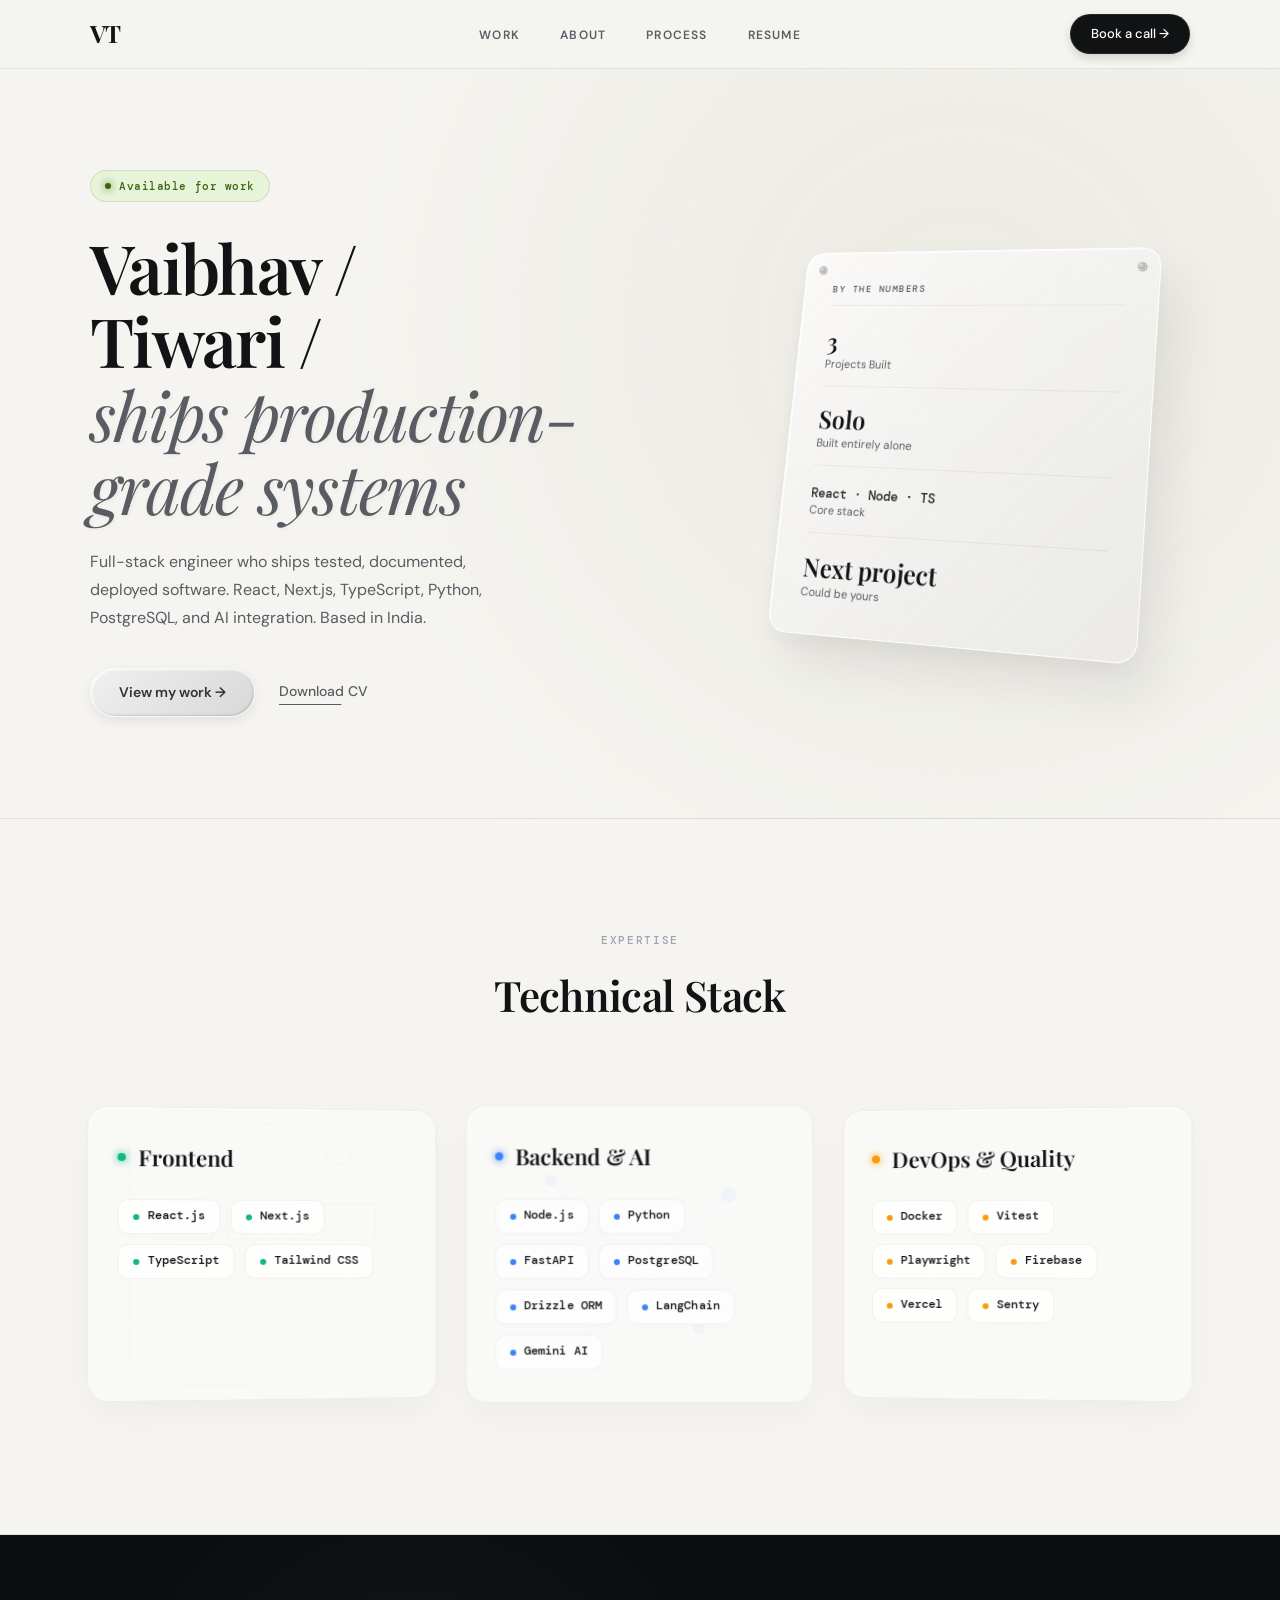
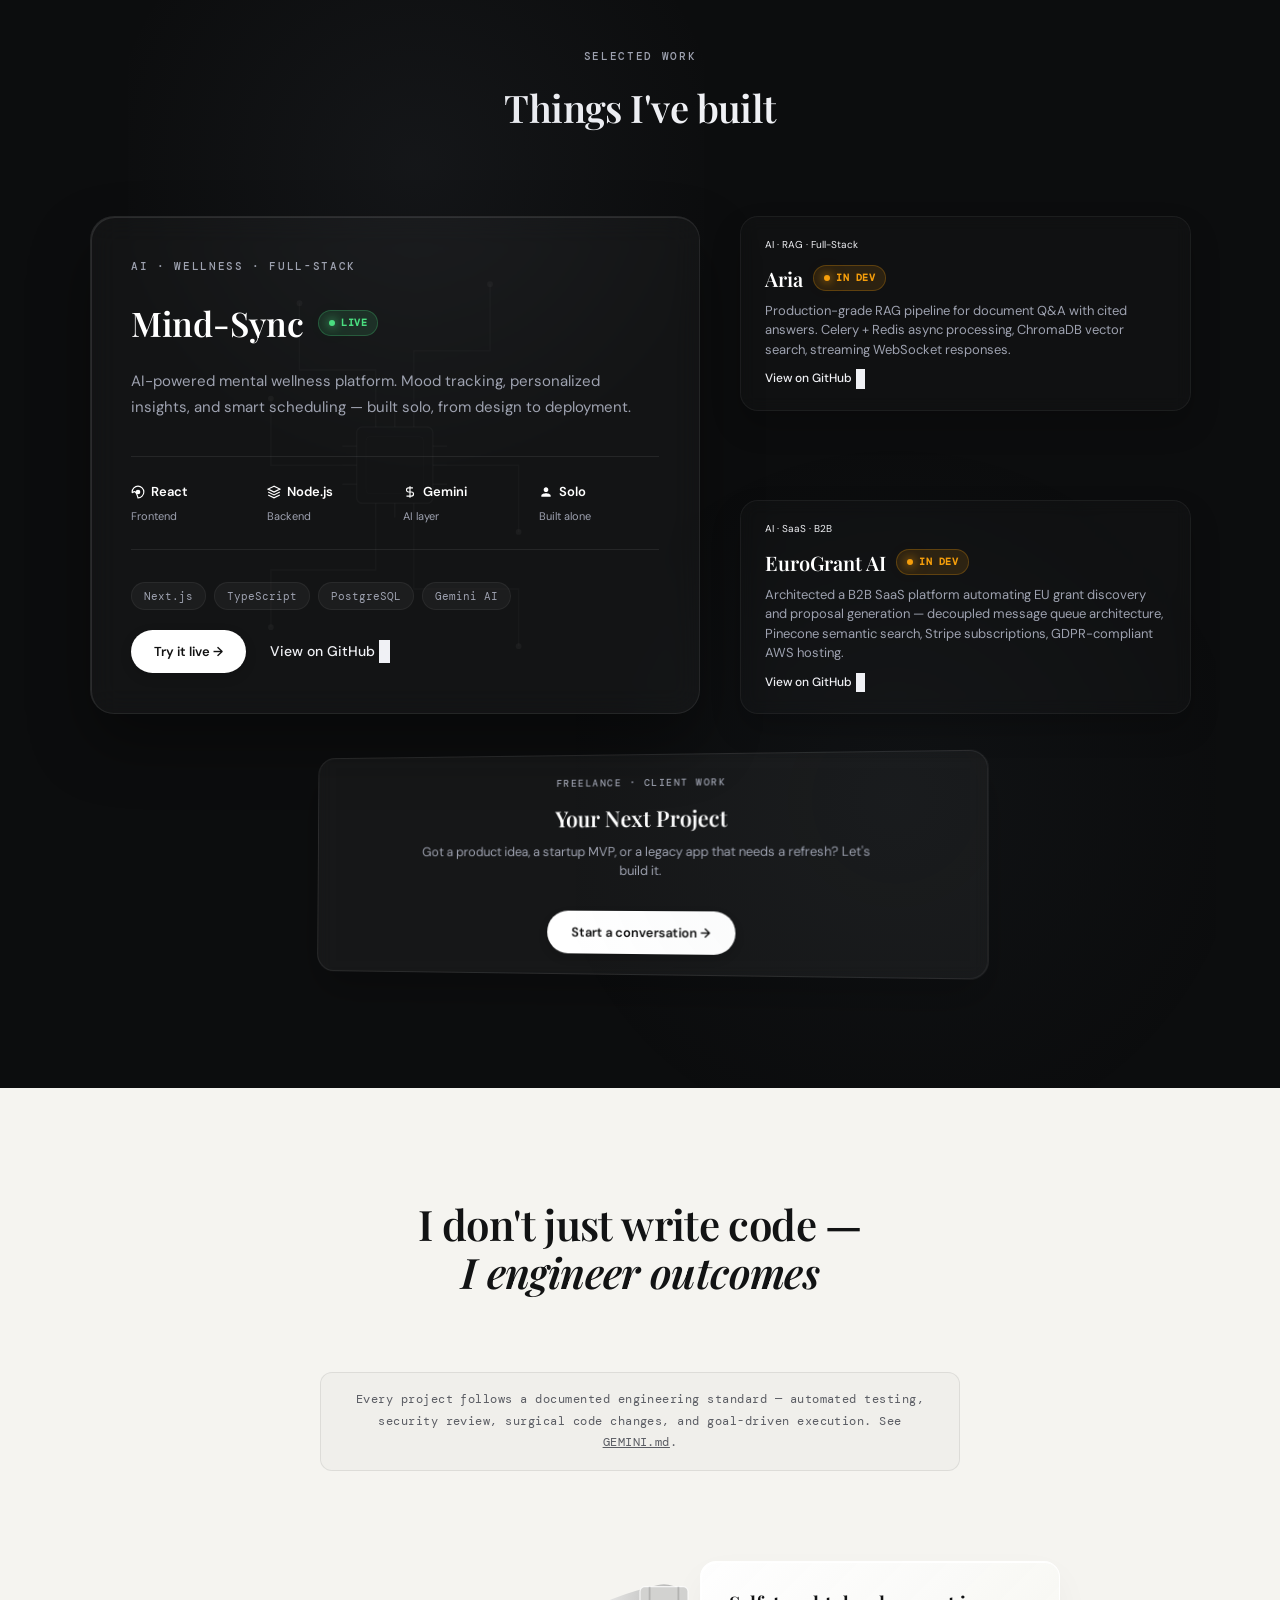
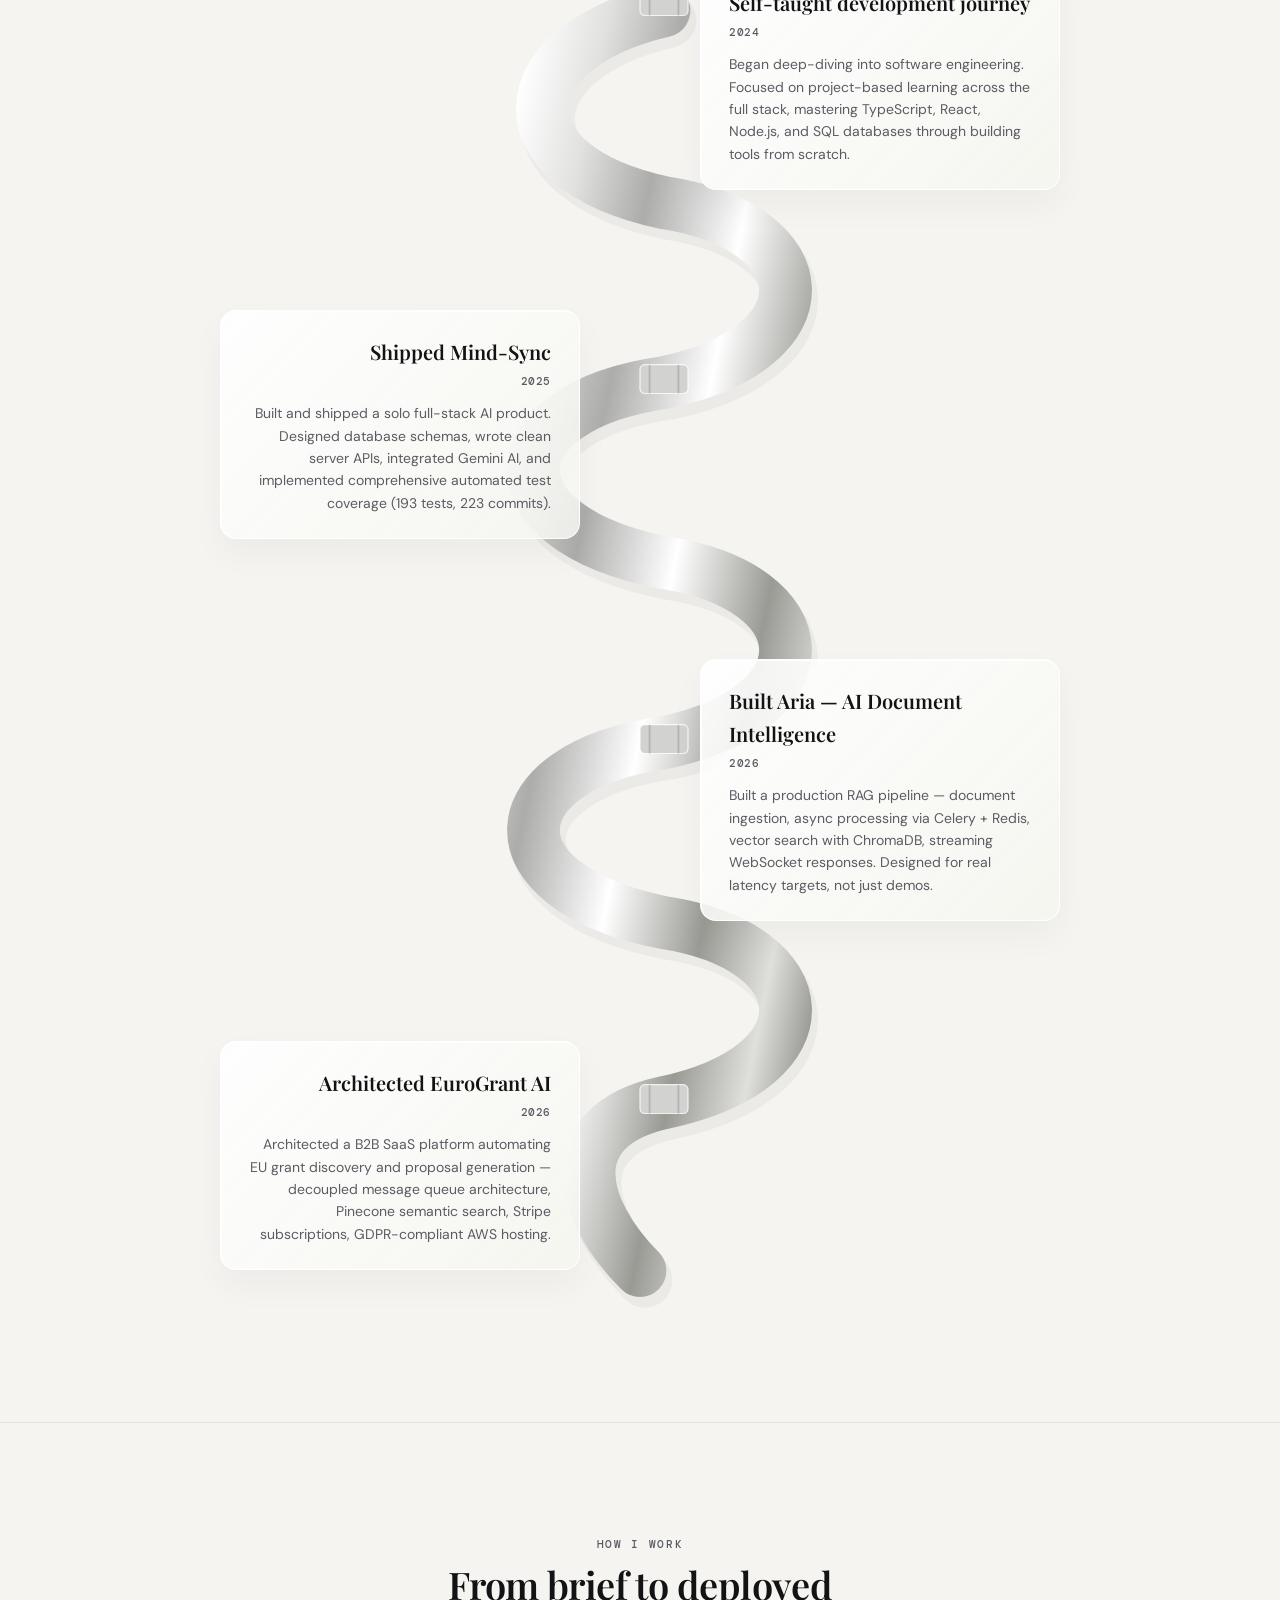
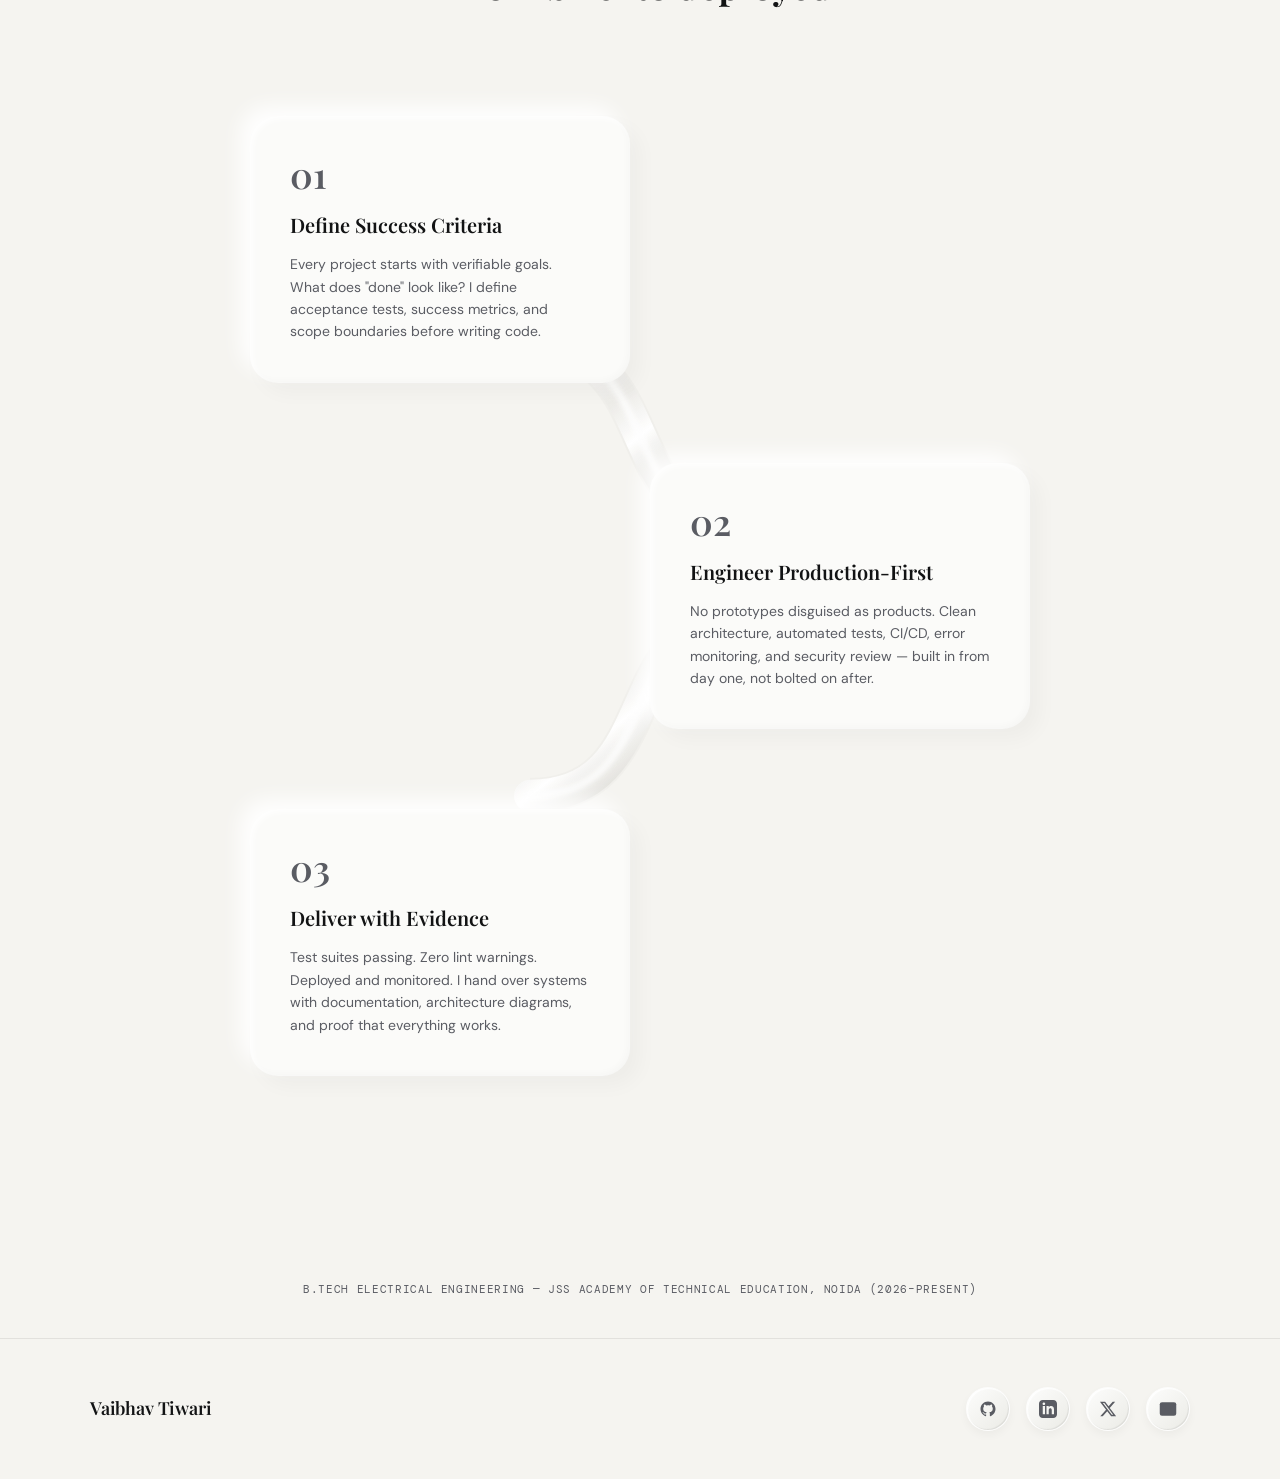
==== commit 8d6d3eaa: "fix: align project link hover animation" ====
--- a/index.html
+++ b/index.html
@@ -2009,7 +2009,7 @@
               <p class="glass-card-floater-desc">
                 Production-grade RAG pipeline for document Q&A with cited answers. Celery + Redis async processing, ChromaDB vector search, streaming WebSocket responses.
               </p>
-              <a href="https://github.com/Vaibhavtiwari-dev/ARIA-" target="_blank" rel="noopener noreferrer" class="link-arrow glass-card-link-arrow" id="link-aria-github" style="font-size: 12px; margin-top: 10px; display: inline-block;">View on GitHub</a>
+              <a href="https://github.com/Vaibhavtiwari-dev/ARIA-" target="_blank" rel="noopener noreferrer" class="link-arrow glass-card-link-arrow" id="link-aria-github" style="font-size: 12px; margin-top: 10px;">View on GitHub</a>
             </div>
 
             <!-- Floater 2: EuroGrant AI -->
@@ -2022,7 +2022,7 @@
               <p class="glass-card-floater-desc">
                 Architected a B2B SaaS platform automating EU grant discovery and proposal generation — decoupled message queue architecture, Pinecone semantic search, Stripe subscriptions, GDPR-compliant AWS hosting.
               </p>
-              <a href="https://github.com/Vaibhavtiwari-dev/EuroGrant--AI" target="_blank" rel="noopener noreferrer" class="link-arrow glass-card-link-arrow" id="link-eurogrant-github" style="font-size: 12px; margin-top: 10px; display: inline-block;">View on GitHub</a>
+              <a href="https://github.com/Vaibhavtiwari-dev/EuroGrant--AI" target="_blank" rel="noopener noreferrer" class="link-arrow glass-card-link-arrow" id="link-eurogrant-github" style="font-size: 12px; margin-top: 10px;">View on GitHub</a>
             </div>
           </div>
         </div>
